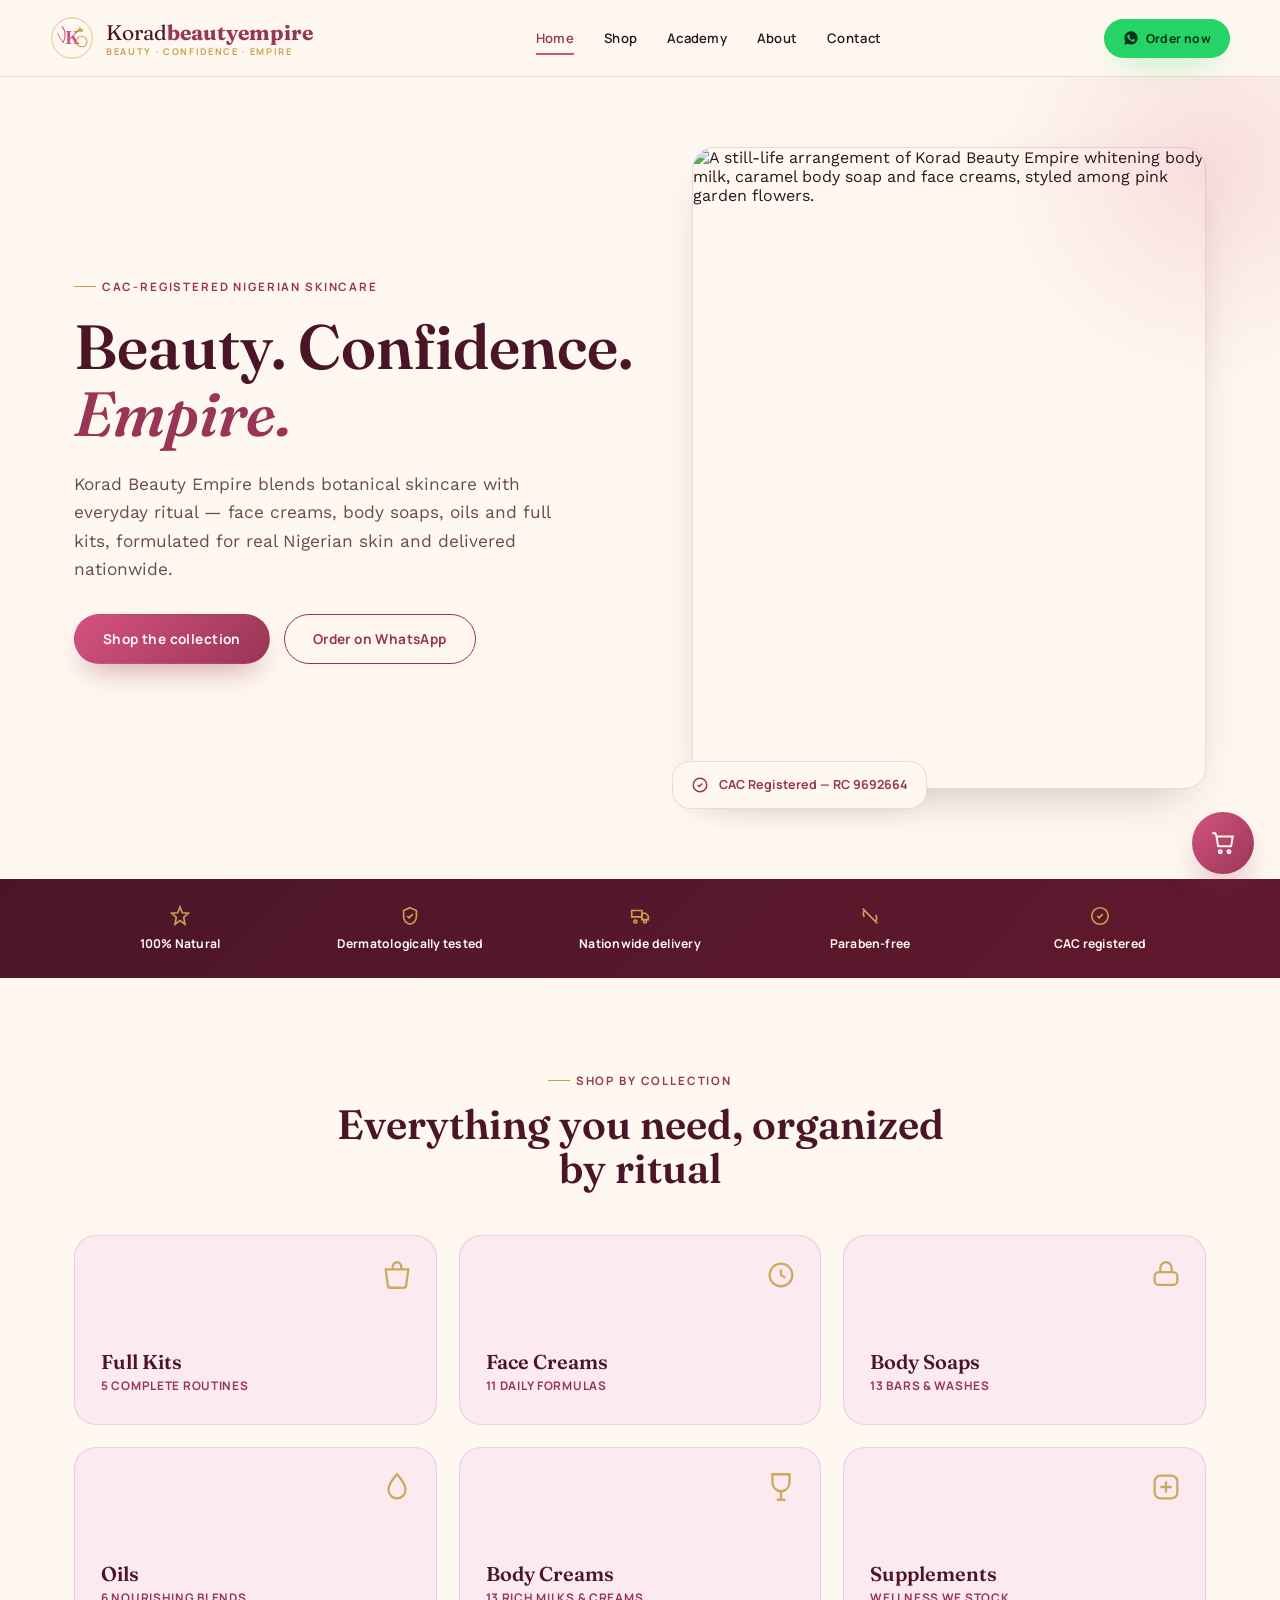
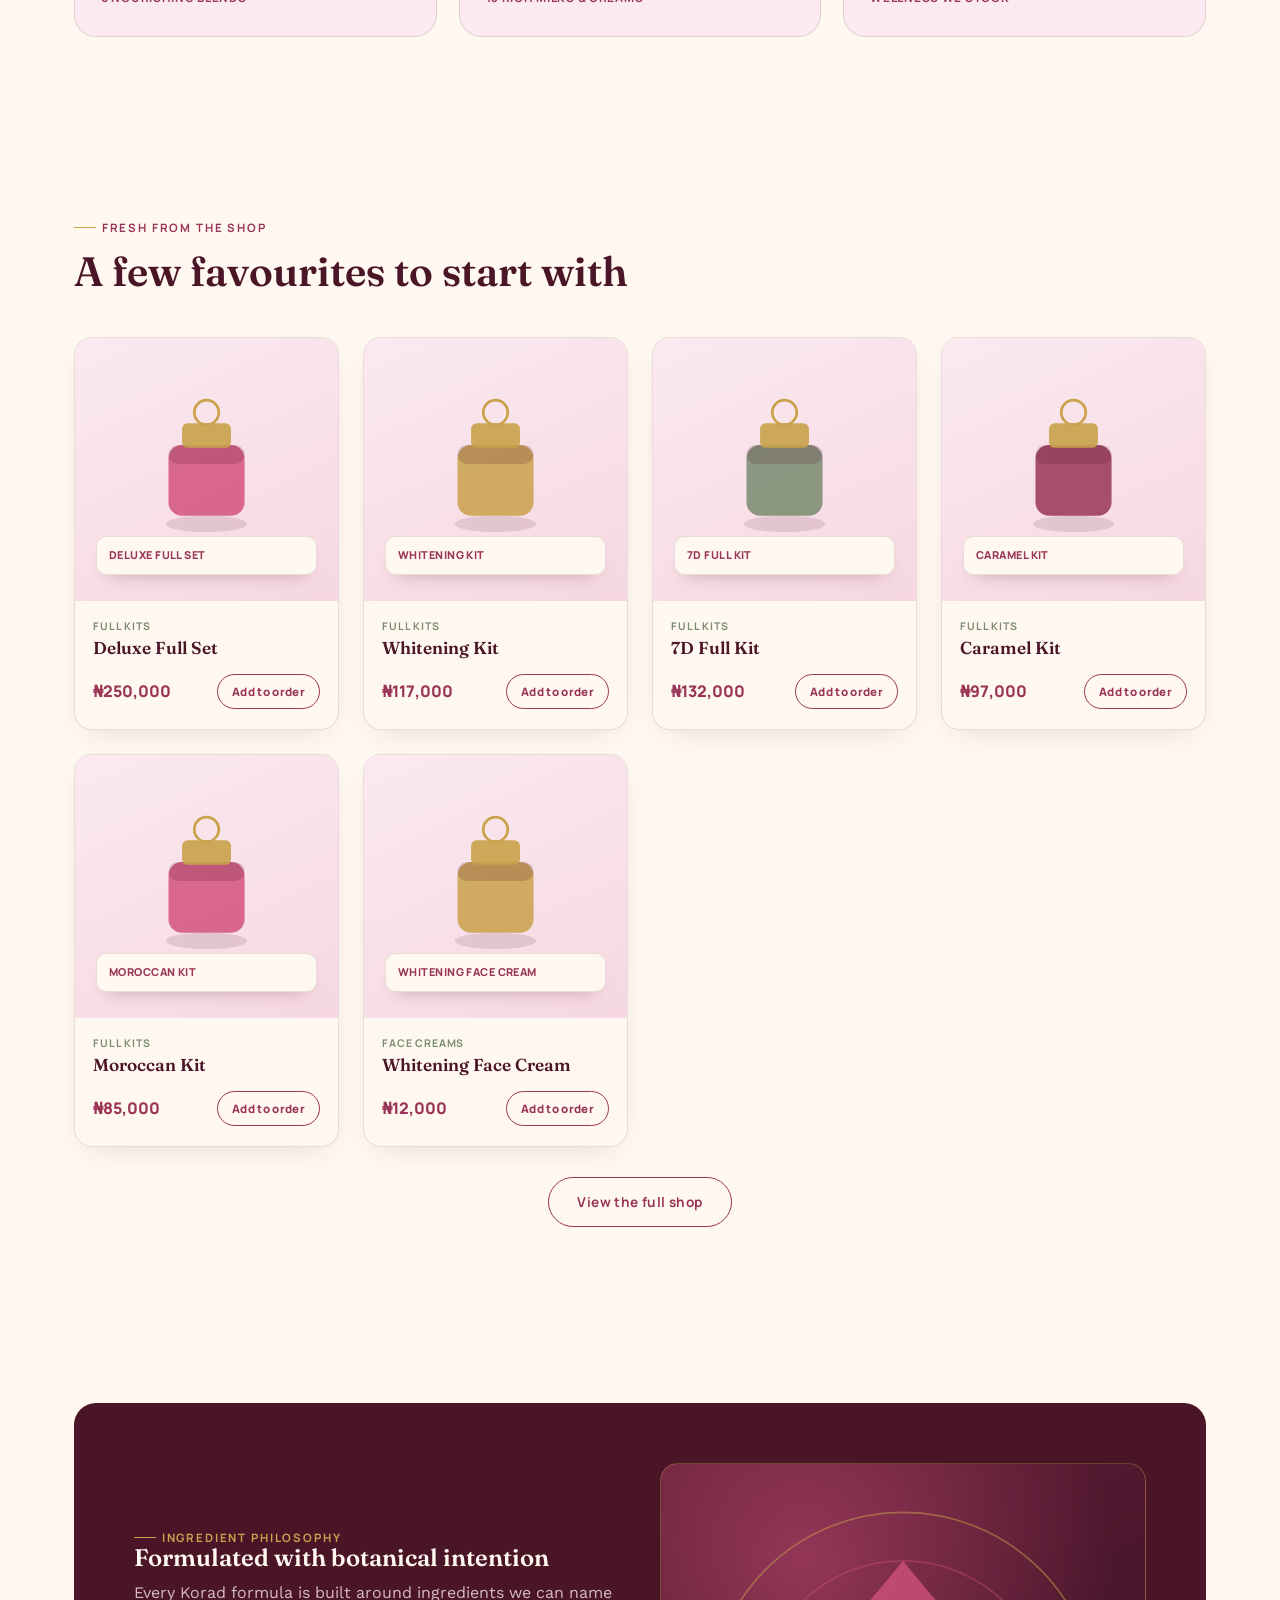
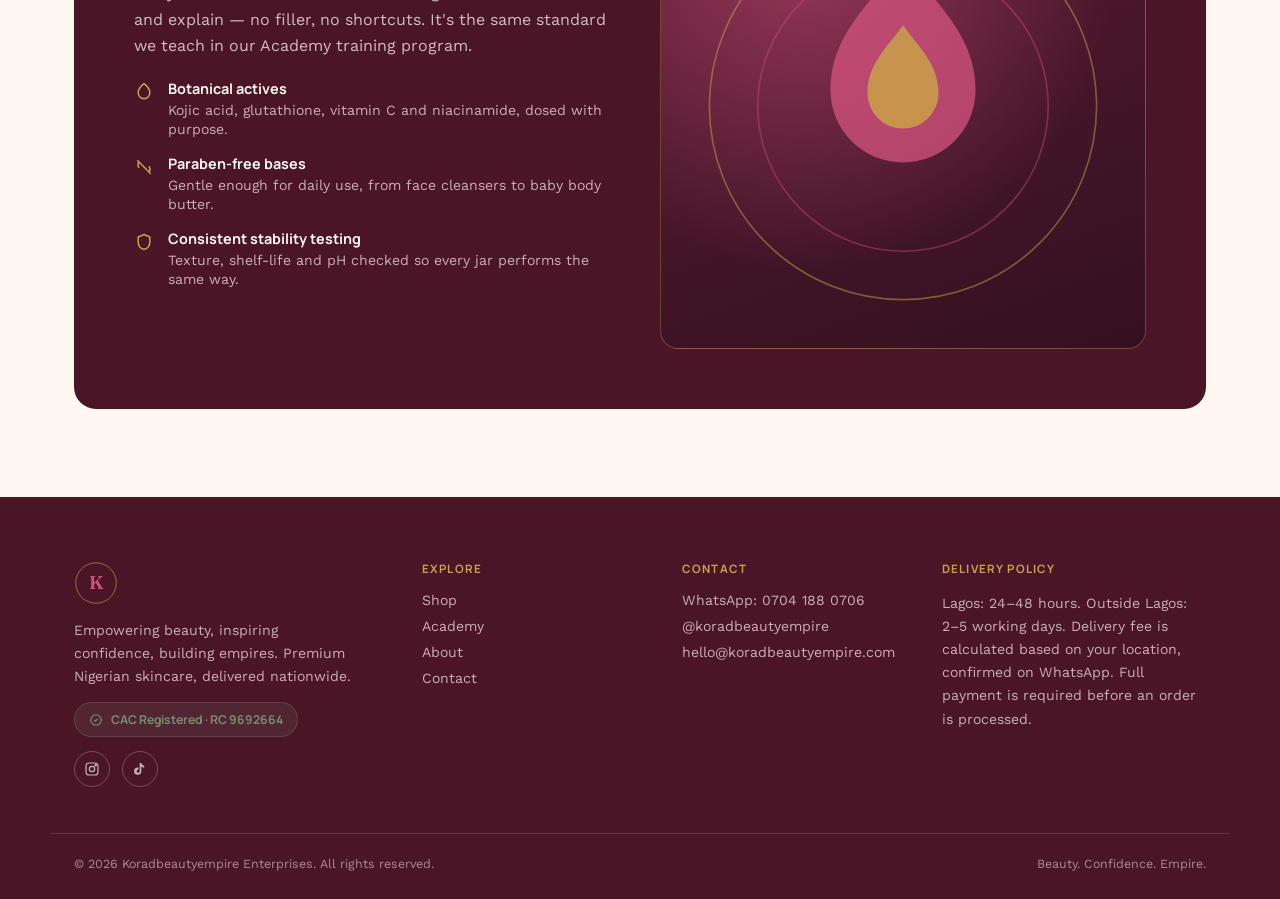
==== index.html @ e1013b86 "Add files via upload" ====
<!DOCTYPE html>
<html lang="en">
<head>
<meta charset="UTF-8">
<meta name="viewport" content="width=device-width, initial-scale=1.0">
<title>Korad Beauty Empire — Beauty. Confidence. Empire.</title>
<meta name="description" content="Premium Nigerian skincare — creams, soaps, oils and full kits. CAC registered. Nationwide delivery. Order on WhatsApp.">
<link rel="preconnect" href="https://fonts.googleapis.com">
<link rel="preconnect" href="https://fonts.gstatic.com" crossorigin>
<link href="https://fonts.googleapis.com/css2?family=Fraunces:ital,opsz,wght@0,9..144,400;0,9..144,500;0,9..144,600;0,9..144,700;1,9..144,500&family=Work+Sans:wght@400;500;600&family=Manrope:wght@600;700;800&display=swap" rel="stylesheet">
<link rel="stylesheet" href="style.css">
</head>
<body>

<header class="site-header">
  <div class="container nav">
    <a href="index.html" class="brand">
      <svg class="crest" viewBox="0 0 100 100" aria-hidden="true">
        <circle cx="50" cy="50" r="46" fill="none" stroke="var(--gold)" stroke-width="1.4"/>
        <path d="M28 24 Q40 40 30 60" stroke="var(--rose)" stroke-width="2.4" fill="none" stroke-linecap="round"/>
        <path d="M30 60 Q22 52 18 40" stroke="var(--rose)" stroke-width="2" fill="none" stroke-linecap="round"/>
        <text x="50" y="63" text-anchor="middle" font-family="Fraunces, serif" font-size="42" font-weight="600" fill="var(--rose)">K</text>
        <path d="M64 32 l4 -8 l4 8 l4 -5 l-2 9 h-12 l-2 -9 z" fill="var(--gold)"/>
        <circle cx="72" cy="58" r="12" fill="none" stroke="var(--gold)" stroke-width="2.4"/>
      </svg>
      <span class="brand-name">Korad<b>beautyempire</b><span>Beauty · Confidence · Empire</span></span>
    </a>

    <nav class="nav-links" id="nav-links">
      <a href="index.html" aria-current="page">Home</a>
      <a href="shop.html">Shop</a>
      <a href="academy.html">Academy</a>
      <a href="about.html">About</a>
      <a href="contact.html">Contact</a>
    </nav>

    <div class="nav-actions">
      <a class="btn btn-whatsapp btn-sm" href="https://wa.me/2347041880706" target="_blank" rel="noopener">
        <svg width="16" height="16" viewBox="0 0 24 24" fill="currentColor" aria-hidden="true"><path d="M12.04 2C6.58 2 2.13 6.45 2.13 11.91c0 1.75.46 3.39 1.26 4.81L2 22l5.44-1.35a9.9 9.9 0 0 0 4.6 1.14h.01c5.46 0 9.9-4.45 9.9-9.91C21.95 6.45 17.5 2 12.04 2Zm5.79 14.16c-.24.68-1.4 1.31-1.93 1.36-.49.05-1.11.07-1.79-.12-.41-.12-.94-.3-1.62-.6-2.85-1.23-4.71-4.1-4.85-4.29-.14-.19-1.16-1.54-1.16-2.93 0-1.4.73-2.08.99-2.37.26-.28.57-.35.76-.35.19 0 .38 0 .55.01.18.01.42-.07.65.5.24.58.81 2 .88 2.14.07.14.12.31.02.5-.1.19-.15.3-.29.47-.15.16-.3.36-.43.49-.14.14-.29.29-.13.57.16.28.71 1.17 1.53 1.9 1.05.93 1.94 1.22 2.22 1.36.28.14.44.12.6-.07.16-.19.68-.79.87-1.06.19-.28.38-.23.63-.14.26.1 1.65.78 1.93.92.28.14.47.21.54.33.07.12.07.68-.17 1.36Z"/></svg>
        Order now
      </a>
      <button class="nav-toggle" aria-label="Toggle menu" aria-expanded="false">
        <svg width="26" height="26" viewBox="0 0 24 24" fill="none" stroke="currentColor" stroke-width="2"><path d="M4 7h16M4 12h16M4 17h16"/></svg>
      </button>
    </div>
  </div>
</header>

<main>

  <section class="hero">
    <div class="container hero-grid">
      <div class="hero-copy">
        <span class="eyebrow">CAC-registered Nigerian skincare</span>
        <h1>Beauty. Confidence. <em>Empire.</em></h1>
        <p class="hero-lede">Korad Beauty Empire blends botanical skincare with everyday ritual — face creams, body soaps, oils and full kits, formulated for real Nigerian skin and delivered nationwide.</p>
        <div class="hero-actions">
          <a class="btn btn-primary" href="shop.html">Shop the collection</a>
          <a class="btn btn-outline" href="https://wa.me/2347041880706" target="_blank" rel="noopener">Order on WhatsApp</a>
        </div>
      </div>

      <div class="hero-visual">
        <div class="hero-frame">
          <img src="images/hero-product-collection.jpg" alt="A still-life arrangement of Korad Beauty Empire whitening body milk, caramel body soap and face creams, styled among pink garden flowers.">
        </div>
        <div class="hero-badge">
          <svg width="18" height="18" viewBox="0 0 24 24" fill="none" stroke="currentColor" stroke-width="2"><path d="M9 12l2 2 4-4M21 12c0 4.97-4.03 9-9 9s-9-4.03-9-9 4.03-9 9-9 9 4.03 9 9z"/></svg>
          CAC Registered — RC 9692664
        </div>
      </div>
    </div>
  </section>

  <div class="trust-bar">
    <div class="container trust-grid">
      <div class="trust-item">
        <svg viewBox="0 0 24 24" fill="none" stroke="currentColor" stroke-width="1.8"><path d="M12 2l2.5 6.5L21 9l-5 4.5L17.5 21 12 17l-5.5 4L8 13.5 3 9l6.5-.5L12 2z"/></svg>
        100% Natural
      </div>
      <div class="trust-item">
        <svg viewBox="0 0 24 24" fill="none" stroke="currentColor" stroke-width="1.8"><path d="M12 3l7 3v6c0 4.5-3 8-7 9-4-1-7-4.5-7-9V6l7-3z"/><path d="M9 12l2 2 4-4"/></svg>
        Dermatologically tested
      </div>
      <div class="trust-item">
        <svg viewBox="0 0 24 24" fill="none" stroke="currentColor" stroke-width="1.8"><path d="M3 13h11V6H3v7z"/><path d="M14 9h4l3 3v4h-7V9z"/><circle cx="7" cy="18" r="1.6"/><circle cx="17.5" cy="18" r="1.6"/></svg>
        Nationwide delivery
      </div>
      <div class="trust-item">
        <svg viewBox="0 0 24 24" fill="none" stroke="currentColor" stroke-width="1.8"><path d="M4 4l16 16M6 6c-1.5 2 -1.5 5 0 7M18 18c1.5-2 1.5-5 0-7"/></svg>
        Paraben-free
      </div>
      <div class="trust-item">
        <svg viewBox="0 0 24 24" fill="none" stroke="currentColor" stroke-width="1.8"><path d="M9 12l2 2 4-4M21 12c0 4.97-4.03 9-9 9s-9-4.03-9-9 4.03-9 9-9 9 4.03 9 9z"/></svg>
        CAC registered
      </div>
    </div>
  </div>

  <section>
    <div class="container">
      <div class="section-head center">
        <span class="eyebrow">Shop by collection</span>
        <h2>Everything you need, organized by ritual</h2>
      </div>
      <div class="collections-grid">
        <a class="collection-card" href="shop.html?category=kits">
          <svg class="cc-icon" viewBox="0 0 24 24" fill="none" stroke="currentColor" stroke-width="1.6"><path d="M4 8h16l-1.5 11a2 2 0 01-2 2h-9a2 2 0 01-2-2L4 8z"/><path d="M9 8V6a3 3 0 016 0v2"/></svg>
          <h3>Full Kits</h3>
          <span>5 complete routines</span>
        </a>
        <a class="collection-card" href="shop.html?category=face-creams">
          <svg class="cc-icon" viewBox="0 0 24 24" fill="none" stroke="currentColor" stroke-width="1.6"><circle cx="12" cy="12" r="8"/><path d="M12 8v4l3 2"/></svg>
          <h3>Face Creams</h3>
          <span>11 daily formulas</span>
        </a>
        <a class="collection-card" href="shop.html?category=soaps">
          <svg class="cc-icon" viewBox="0 0 24 24" fill="none" stroke="currentColor" stroke-width="1.6"><rect x="4" y="10" width="16" height="9" rx="3"/><path d="M8 10V7a4 4 0 018 0v3"/></svg>
          <h3>Body Soaps</h3>
          <span>13 bars & washes</span>
        </a>
        <a class="collection-card" href="shop.html?category=oils">
          <svg class="cc-icon" viewBox="0 0 24 24" fill="none" stroke="currentColor" stroke-width="1.6"><path d="M12 3s6 6.5 6 11a6 6 0 01-12 0c0-4.5 6-11 6-11z"/></svg>
          <h3>Oils</h3>
          <span>6 nourishing blends</span>
        </a>
        <a class="collection-card" href="shop.html?category=body-creams">
          <svg class="cc-icon" viewBox="0 0 24 24" fill="none" stroke="currentColor" stroke-width="1.6"><path d="M6 3h12v6a6 6 0 01-12 0V3z"/><path d="M9 21h6M12 15v6"/></svg>
          <h3>Body Creams</h3>
          <span>13 rich milks & creams</span>
        </a>
        <a class="collection-card" href="shop.html?category=supplements">
          <svg class="cc-icon" viewBox="0 0 24 24" fill="none" stroke="currentColor" stroke-width="1.6"><rect x="4" y="4" width="16" height="16" rx="4"/><path d="M8 12h8M12 8v8"/></svg>
          <h3>Supplements</h3>
          <span>Wellness we stock</span>
        </a>
      </div>
    </div>
  </section>

  <section>
    <div class="container">
      <div class="section-head">
        <span class="eyebrow">Fresh from the shop</span>
        <h2>A few favourites to start with</h2>
      </div>
      <div id="featured-grid" class="product-grid"></div>
      <div class="mt-30 center">
        <a class="btn btn-outline" href="shop.html">View the full shop</a>
      </div>
    </div>
  </section>

  <section>
    <div class="container">
      <div class="spotlight">
        <div>
          <span class="eyebrow" style="color:var(--gold)">Ingredient philosophy</span>
          <h2>Formulated with botanical intention</h2>
          <p>Every Korad formula is built around ingredients we can name and explain — no filler, no shortcuts. It's the same standard we teach in our Academy training program.</p>
          <div class="spotlight-list">
            <div class="spotlight-item">
              <svg viewBox="0 0 24 24" fill="none" stroke="currentColor" stroke-width="1.8"><path d="M12 2c-4 3-7 6-7 11a7 7 0 0014 0c0-5-3-8-7-11z"/></svg>
              <div><strong>Botanical actives</strong><span>Kojic acid, glutathione, vitamin C and niacinamide, dosed with purpose.</span></div>
            </div>
            <div class="spotlight-item">
              <svg viewBox="0 0 24 24" fill="none" stroke="currentColor" stroke-width="1.8"><path d="M4 4l16 16M6 6c-1.5 2-1.5 5 0 7M18 18c1.5-2 1.5-5 0-7"/></svg>
              <div><strong>Paraben-free bases</strong><span>Gentle enough for daily use, from face cleansers to baby body butter.</span></div>
            </div>
            <div class="spotlight-item">
              <svg viewBox="0 0 24 24" fill="none" stroke="currentColor" stroke-width="1.8"><path d="M12 3l7 3v6c0 4.5-3 8-7 9-4-1-7-4.5-7-9V6l7-3z"/></svg>
              <div><strong>Consistent stability testing</strong><span>Texture, shelf-life and pH checked so every jar performs the same way.</span></div>
            </div>
          </div>
        </div>
        <div class="spotlight-visual">
          <svg viewBox="0 0 300 300" xmlns="http://www.w3.org/2000/svg" aria-hidden="true">
            <circle cx="150" cy="150" r="120" fill="none" stroke="var(--gold)" stroke-width="1" opacity="0.5"/>
            <circle cx="150" cy="150" r="90" fill="none" stroke="var(--rose)" stroke-width="1" opacity="0.4"/>
            <path d="M150 60c-20 26-45 46-45 80a45 45 0 0090 0c0-34-25-54-45-80z" fill="var(--rose)" opacity="0.75"/>
            <path d="M150 100c-10 14-22 24-22 42a22 22 0 0044 0c0-18-12-28-22-42z" fill="var(--gold)" opacity="0.85"/>
          </svg>
        </div>
      </div>
    </div>
  </section>

</main>

<footer class="site-footer">
  <div class="container footer-grid">
    <div class="footer-brand">
      <div class="brand" style="margin-bottom:14px;">
        <svg class="crest" viewBox="0 0 100 100" aria-hidden="true">
          <circle cx="50" cy="50" r="46" fill="none" stroke="var(--gold)" stroke-width="1.4"/>
          <text x="50" y="63" text-anchor="middle" font-family="Fraunces, serif" font-size="42" font-weight="600" fill="var(--rose)">K</text>
        </svg>
      </div>
      <p>Empowering beauty, inspiring confidence, building empires. Premium Nigerian skincare, delivered nationwide.</p>
      <div class="cac-badge">
        <svg width="14" height="14" viewBox="0 0 24 24" fill="none" stroke="currentColor" stroke-width="2"><path d="M9 12l2 2 4-4"/><circle cx="12" cy="12" r="9"/></svg>
        CAC Registered · RC 9692664
      </div>
      <div class="footer-social">
        <a href="https://instagram.com/koradbeautyempire" target="_blank" rel="noopener" aria-label="Instagram">
          <svg viewBox="0 0 24 24" fill="none" stroke="currentColor" stroke-width="1.8"><rect x="3" y="3" width="18" height="18" rx="5"/><circle cx="12" cy="12" r="4"/><circle cx="17.5" cy="6.5" r="1"/></svg>
        </a>
        <a href="https://tiktok.com/@koradbeautyempire" target="_blank" rel="noopener" aria-label="TikTok">
          <svg viewBox="0 0 24 24" fill="currentColor"><path d="M14 3c.4 2.2 2 3.7 4.2 4v3c-1.5 0-2.9-.4-4.2-1.2v6.4a5.4 5.4 0 11-5.4-5.4c.3 0 .6 0 .9.1v3.1a2.3 2.3 0 102 2.3V3h2.5z"/></svg>
        </a>
      </div>
    </div>

    <div>
      <h5>Explore</h5>
      <div class="footer-links">
        <a href="shop.html">Shop</a>
        <a href="academy.html">Academy</a>
        <a href="about.html">About</a>
        <a href="contact.html">Contact</a>
      </div>
    </div>

    <div>
      <h5>Contact</h5>
      <div class="footer-links">
        <a href="https://wa.me/2347041880706" target="_blank" rel="noopener">WhatsApp: 0704 188 0706</a>
        <a href="https://instagram.com/koradbeautyempire" target="_blank" rel="noopener">@koradbeautyempire</a>
        <a href="mailto:hello@koradbeautyempire.com">hello@koradbeautyempire.com</a>
      </div>
    </div>

    <div>
      <h5>Delivery policy</h5>
      <p style="margin-bottom:8px;">Lagos: 24–48 hours. Outside Lagos: 2–5 working days. Delivery fee is calculated based on your location, confirmed on WhatsApp. Full payment is required before an order is processed.</p>
    </div>
  </div>

  <div class="container footer-bottom">
    <span>© 2026 Koradbeautyempire Enterprises. All rights reserved.</span>
    <span>Beauty. Confidence. Empire.</span>
  </div>
</footer>

<button class="basket-fab" aria-label="View your order basket">
  <svg viewBox="0 0 24 24" fill="none" stroke="currentColor" stroke-width="1.8"><path d="M6 6h15l-1.5 9h-12L6 6zM6 6L5 3H2"/><circle cx="9.5" cy="20" r="1.4"/><circle cx="17.5" cy="20" r="1.4"/></svg>
  <span class="basket-count" style="display:none;">0</span>
</button>

<div class="basket-panel">
  <div class="basket-head">
    <h4>Your order</h4>
    <button class="basket-close" aria-label="Close basket">
      <svg width="20" height="20" viewBox="0 0 24 24" fill="none" stroke="currentColor" stroke-width="2"><path d="M18 6L6 18M6 6l12 12"/></svg>
    </button>
  </div>
  <div class="basket-items"></div>
  <div class="basket-foot">
    <div class="basket-total"><span>Estimated total</span><span class="basket-total-value">₦0</span></div>
    <div class="basket-policy">Full payment is required before your order is processed. Delivery fee is confirmed on WhatsApp based on your location.</div>
    <button class="btn btn-whatsapp btn-block basket-checkout">Checkout on WhatsApp</button>
  </div>
</div>

<script src="products.js"></script>
<script src="script.js"></script>
</body>
</html>
---- style.css ----
/* ==========================================================================
   KORAD BEAUTY EMPIRE — STYLE SYSTEM
   ========================================================================== */

:root {
  --blush: #FBEAF0;
  --rose: #D4537E;
  --rose-dark: #993556;
  --gold: #C9A24B;
  --plum: #4B1528;
  --sage: #7A8B6F;
  --cream: #FFF8F0;

  --ink: #2B1620;
  --ink-soft: #6b4a55;
  --line: rgba(75, 21, 40, 0.12);
  --shadow: 0 20px 50px -25px rgba(75, 21, 40, 0.35);
  --shadow-soft: 0 10px 30px -18px rgba(75, 21, 40, 0.25);

  --font-display: "Fraunces", serif;
  --font-body: "Work Sans", sans-serif;
  --font-label: "Manrope", sans-serif;

  --radius: 22px;
  --radius-sm: 12px;
  --container: 1180px;
}

* { box-sizing: border-box; }
html { scroll-behavior: smooth; }

@media (prefers-reduced-motion: reduce) {
  html { scroll-behavior: auto; }
  *, *::before, *::after {
    animation-duration: 0.001ms !important;
    animation-iteration-count: 1 !important;
    transition-duration: 0.001ms !important;
    scroll-behavior: auto !important;
  }
}

body {
  margin: 0;
  font-family: var(--font-body);
  color: var(--ink);
  background: var(--cream);
  -webkit-font-smoothing: antialiased;
  overflow-x: hidden;
}

img { max-width: 100%; display: block; }

a { color: inherit; text-decoration: none; }

h1, h2, h3, h4 {
  font-family: var(--font-display);
  color: var(--plum);
  margin: 0 0 0.4em;
  font-weight: 600;
  line-height: 1.08;
}

p { line-height: 1.65; color: var(--ink-soft); margin: 0 0 1em; }

.eyebrow {
  font-family: var(--font-label);
  text-transform: uppercase;
  letter-spacing: 0.16em;
  font-size: 0.72rem;
  font-weight: 700;
  color: var(--rose-dark);
  display: inline-flex;
  align-items: center;
  gap: 0.5em;
}

.eyebrow::before {
  content: "";
  width: 22px;
  height: 1px;
  background: var(--gold);
  display: inline-block;
}

.container {
  max-width: var(--container);
  margin: 0 auto;
  padding: 0 24px;
}

section { padding: 88px 0; }
@media (max-width: 700px) { section { padding: 56px 0; } }

/* Focus states — accessible everywhere */
a:focus-visible,
button:focus-visible,
input:focus-visible,
textarea:focus-visible,
select:focus-visible {
  outline: 2.5px solid var(--rose-dark);
  outline-offset: 3px;
  border-radius: 6px;
}

/* ---------------- Buttons ---------------- */
.btn {
  display: inline-flex;
  align-items: center;
  gap: 0.55em;
  font-family: var(--font-label);
  font-weight: 700;
  font-size: 0.85rem;
  letter-spacing: 0.03em;
  padding: 15px 28px;
  border-radius: 999px;
  border: 1px solid transparent;
  cursor: pointer;
  transition: transform 0.18s ease, box-shadow 0.18s ease, background 0.18s ease;
  white-space: nowrap;
}
.btn:active { transform: scale(0.97); }

.btn-primary {
  background: linear-gradient(135deg, var(--rose), var(--rose-dark));
  color: var(--cream);
  box-shadow: 0 14px 30px -12px rgba(153, 53, 86, 0.55);
}
.btn-primary:hover { box-shadow: 0 18px 36px -12px rgba(153, 53, 86, 0.65); transform: translateY(-2px); }

.btn-gold {
  background: linear-gradient(135deg, var(--gold), #a5793a);
  color: var(--cream);
  box-shadow: 0 14px 30px -14px rgba(201, 162, 75, 0.6);
}
.btn-gold:hover { transform: translateY(-2px); }

.btn-outline {
  background: transparent;
  border-color: var(--rose-dark);
  color: var(--rose-dark);
}
.btn-outline:hover { background: var(--rose-dark); color: var(--cream); }

.btn-whatsapp {
  background: #25D366;
  color: #06301a;
  box-shadow: 0 14px 30px -14px rgba(37, 211, 102, 0.6);
}
.btn-whatsapp:hover { transform: translateY(-2px); }

.btn-sm { padding: 10px 18px; font-size: 0.76rem; }
.btn-block { width: 100%; justify-content: center; }

/* ---------------- Header / Nav ---------------- */
.site-header {
  position: sticky;
  top: 0;
  z-index: 40;
  background: rgba(255, 248, 240, 0.9);
  backdrop-filter: blur(10px);
  border-bottom: 1px solid var(--line);
}

.nav {
  display: flex;
  align-items: center;
  justify-content: space-between;
  padding: 16px 0;
  gap: 20px;
}

.brand {
  display: flex;
  align-items: center;
  gap: 12px;
  font-family: var(--font-display);
  font-size: 1.32rem;
  color: var(--plum);
}

.brand-name b { color: var(--rose-dark); }
.brand-name span { display: block; font-family: var(--font-label); font-size: 0.58rem; letter-spacing: 0.18em; text-transform: uppercase; color: var(--gold); font-weight: 700; }

.nav-links {
  display: flex;
  align-items: center;
  gap: 30px;
  font-family: var(--font-label);
  font-size: 0.82rem;
  font-weight: 600;
  letter-spacing: 0.02em;
}

.nav-links a {
  position: relative;
  padding: 6px 0;
  color: var(--ink);
}
.nav-links a::after {
  content: "";
  position: absolute;
  left: 0; right: 0; bottom: -2px;
  height: 2px;
  background: var(--rose);
  transform: scaleX(0);
  transform-origin: left;
  transition: transform 0.25s ease;
}
.nav-links a:hover::after,
.nav-links a[aria-current="page"]::after { transform: scaleX(1); }
.nav-links a[aria-current="page"] { color: var(--rose-dark); }

.nav-actions { display: flex; align-items: center; gap: 14px; }

.nav-toggle {
  display: none;
  background: none;
  border: none;
  cursor: pointer;
  color: var(--plum);
  padding: 6px;
}

@media (max-width: 880px) {
  .nav-toggle { display: block; }
  .nav-links {
    position: fixed;
    inset: 68px 0 0 0;
    background: var(--cream);
    flex-direction: column;
    align-items: flex-start;
    padding: 30px 24px;
    gap: 22px;
    font-size: 1.05rem;
    transform: translateX(100%);
    transition: transform 0.3s ease;
    z-index: 30;
  }
  .nav-links.open { transform: translateX(0); }
}

/* ---------------- Crest / Logo mark (SVG-based, recreated in spirit) --- */
.crest {
  width: 44px;
  height: 44px;
  flex-shrink: 0;
}

/* ---------------- Hero ---------------- */
.hero {
  position: relative;
  padding: 70px 0 90px;
  overflow: hidden;
}

.hero::before {
  content: "";
  position: absolute;
  top: -140px; right: -160px;
  width: 460px; height: 460px;
  border-radius: 50%;
  background: radial-gradient(circle, rgba(212,83,126,0.16), transparent 70%);
  z-index: 0;
}

.hero-grid {
  position: relative;
  z-index: 1;
  display: grid;
  grid-template-columns: 1.05fr 0.95fr;
  gap: 50px;
  align-items: center;
}

@media (max-width: 900px) {
  .hero-grid { grid-template-columns: 1fr; }
  .hero-visual { order: -1; }
}

.hero h1 {
  font-size: clamp(2.5rem, 5vw, 3.9rem);
  margin: 0.3em 0 0.35em;
}
.hero h1 em {
  font-style: italic;
  color: var(--rose-dark);
}

.hero-lede { font-size: 1.08rem; max-width: 46ch; }

.hero-actions { display: flex; gap: 14px; flex-wrap: wrap; margin-top: 30px; }

.hero-visual {
  position: relative;
  animation: floatIn 1s cubic-bezier(.2,.7,.2,1) both;
}
@keyframes floatIn {
  from { opacity: 0; transform: translateY(26px) scale(0.98); }
  to { opacity: 1; transform: translateY(0) scale(1); }
}

.hero-frame {
  position: relative;
  border-radius: var(--radius);
  overflow: hidden;
  box-shadow: var(--shadow);
  border: 1px solid var(--line);
}
.hero-frame img { width: 100%; height: 100%; object-fit: cover; aspect-ratio: 4/5; }

.hero-badge {
  position: absolute;
  bottom: -20px;
  left: -20px;
  background: var(--cream);
  border: 1px solid var(--line);
  border-radius: 18px;
  padding: 14px 18px;
  box-shadow: var(--shadow-soft);
  display: flex;
  align-items: center;
  gap: 10px;
  font-family: var(--font-label);
  font-size: 0.78rem;
  font-weight: 700;
  color: var(--rose-dark);
}
@media (max-width: 500px) { .hero-badge { left: 12px; bottom: -16px; padding: 10px 14px; } }

/* ---------------- Trust bar ---------------- */
.trust-bar {
  background: linear-gradient(135deg, var(--plum), #61192f);
  color: var(--cream);
  padding: 26px 0;
}
.trust-grid {
  display: grid;
  grid-template-columns: repeat(5, 1fr);
  gap: 18px;
  text-align: center;
}
@media (max-width: 900px) { .trust-grid { grid-template-columns: repeat(2, 1fr); } }
.trust-item {
  font-family: var(--font-label);
  font-size: 0.76rem;
  font-weight: 700;
  letter-spacing: 0.02em;
  display: flex;
  flex-direction: column;
  align-items: center;
  gap: 8px;
}
.trust-item svg { width: 22px; height: 22px; color: var(--gold); }

/* ---------------- Section headers ---------------- */
.section-head { max-width: 640px; margin: 0 0 44px; }
.section-head.center { margin-left: auto; margin-right: auto; text-align: center; }
.section-head h2 { font-size: clamp(1.9rem, 3.2vw, 2.6rem); margin-top: 0.35em; }

/* ---------------- Collections grid (home) ---------------- */
.collections-grid {
  display: grid;
  grid-template-columns: repeat(3, 1fr);
  gap: 22px;
}
@media (max-width: 900px) { .collections-grid { grid-template-columns: repeat(2, 1fr); } }
@media (max-width: 560px) { .collections-grid { grid-template-columns: 1fr; } }

.collection-card {
  position: relative;
  border-radius: var(--radius);
  padding: 30px 26px;
  background: var(--blush);
  border: 1px solid var(--line);
  min-height: 190px;
  display: flex;
  flex-direction: column;
  justify-content: flex-end;
  overflow: hidden;
  transition: transform 0.25s ease, box-shadow 0.25s ease;
}
.collection-card:hover { transform: translateY(-5px); box-shadow: var(--shadow-soft); }
.collection-card .cc-icon {
  position: absolute;
  top: 22px; right: 22px;
  width: 34px; height: 34px;
  color: var(--gold);
  opacity: 0.9;
}
.collection-card h3 { font-size: 1.25rem; margin-bottom: 0.2em; }
.collection-card span {
  font-family: var(--font-label);
  font-size: 0.74rem;
  font-weight: 700;
  color: var(--rose-dark);
  text-transform: uppercase;
  letter-spacing: 0.06em;
}

/* ---------------- Ingredient spotlight ---------------- */
.spotlight {
  background: var(--plum);
  color: var(--blush);
  border-radius: var(--radius);
  padding: 60px;
  display: grid;
  grid-template-columns: 1fr 1fr;
  gap: 40px;
  align-items: center;
}
@media (max-width: 800px) { .spotlight { grid-template-columns: 1fr; padding: 40px 26px; } }
.spotlight h2 { color: var(--cream); }
.spotlight p { color: rgba(251, 234, 240, 0.78); }
.spotlight-list { display: grid; gap: 16px; margin-top: 20px; }
.spotlight-item { display: flex; gap: 14px; align-items: flex-start; }
.spotlight-item svg { width: 20px; height: 20px; flex-shrink: 0; margin-top: 3px; color: var(--gold); }
.spotlight-item strong { color: var(--cream); display: block; margin-bottom: 2px; font-family: var(--font-label); font-size: 0.9rem; }
.spotlight-item span { color: rgba(251, 234, 240, 0.72); font-size: 0.88rem; }

.spotlight-visual {
  aspect-ratio: 1/1;
  border-radius: 18px;
  background: radial-gradient(circle at 30% 20%, rgba(212,83,126,0.5), transparent 60%), linear-gradient(160deg, #5c1c34, #331020);
  border: 1px solid rgba(201,162,75,0.35);
  position: relative;
  overflow: hidden;
}
.spotlight-visual svg { width: 100%; height: 100%; }

/* ---------------- Product cards (shop) ---------------- */
.filter-bar {
  display: flex;
  flex-wrap: wrap;
  gap: 10px;
  margin-bottom: 36px;
}
.filter-chip {
  font-family: var(--font-label);
  font-size: 0.76rem;
  font-weight: 700;
  letter-spacing: 0.02em;
  padding: 10px 18px;
  border-radius: 999px;
  border: 1px solid var(--line);
  background: var(--cream);
  color: var(--ink-soft);
  cursor: pointer;
  transition: all 0.2s ease;
}
.filter-chip:hover { border-color: var(--rose); color: var(--rose-dark); }
.filter-chip.active {
  background: var(--rose-dark);
  border-color: var(--rose-dark);
  color: var(--cream);
}

.product-grid {
  display: grid;
  grid-template-columns: repeat(auto-fill, minmax(240px, 1fr));
  gap: 24px;
}

.product-card {
  border-radius: 18px;
  background: var(--cream);
  border: 1px solid var(--line);
  overflow: hidden;
  display: flex;
  flex-direction: column;
  box-shadow: var(--shadow-soft);
  perspective: 1200px;
}

.pc-visual {
  aspect-ratio: 1/1;
  position: relative;
  background: linear-gradient(155deg, var(--blush), #f6d7e2);
  overflow: hidden;
}

.pc-jar {
  position: absolute;
  inset: 0;
  display: flex;
  align-items: center;
  justify-content: center;
}
.pc-jar svg { width: 62%; height: 62%; }

/* label-peel interaction: front label peels up on hover/focus/tap to reveal ingredients+benefits */
.pc-label {
  position: absolute;
  left: 8%; right: 8%; bottom: 10%;
  background: var(--cream);
  border: 1px solid var(--line);
  border-radius: 10px;
  padding: 10px 12px 12px;
  box-shadow: 0 10px 18px -12px rgba(75,21,40,0.35);
  transform-origin: bottom center;
  transition: transform 0.4s cubic-bezier(.2,.8,.3,1);
  cursor: pointer;
}
.pc-label-title {
  font-family: var(--font-label);
  font-weight: 800;
  font-size: 0.68rem;
  letter-spacing: 0.04em;
  color: var(--rose-dark);
  text-transform: uppercase;
}
.pc-reveal {
  position: absolute;
  inset: 8%;
  background: var(--plum);
  color: var(--blush);
  border-radius: 12px;
  padding: 16px;
  font-size: 0.78rem;
  opacity: 0;
  transform: translateY(6px);
  transition: opacity 0.3s ease, transform 0.3s ease;
  display: flex;
  flex-direction: column;
  justify-content: center;
  gap: 6px;
  pointer-events: none;
}
.pc-reveal strong { color: var(--gold); font-family: var(--font-label); font-size: 0.68rem; letter-spacing: 0.06em; text-transform: uppercase; }

.product-card:hover .pc-label,
.product-card:focus-within .pc-label,
.product-card.peeled .pc-label {
  transform: translateY(-58%) rotate(-3deg);
}
.product-card:hover .pc-reveal,
.product-card:focus-within .pc-reveal,
.product-card.peeled .pc-reveal {
  opacity: 1;
  transform: translateY(0);
}

@media (prefers-reduced-motion: reduce) {
  .pc-label { transition: none; }
  .pc-reveal { transition: none; }
}

.pc-body { padding: 18px 18px 20px; display: flex; flex-direction: column; gap: 6px; flex: 1; }
.pc-cat { font-family: var(--font-label); font-size: 0.66rem; letter-spacing: 0.08em; text-transform: uppercase; color: var(--sage); font-weight: 700; }
.pc-name { font-family: var(--font-display); font-size: 1.08rem; color: var(--plum); margin: 0; }
.pc-size { font-size: 0.78rem; color: var(--ink-soft); margin: 0; }
.pc-foot { margin-top: auto; display: flex; align-items: center; justify-content: space-between; gap: 10px; padding-top: 10px; }
.pc-price { font-family: var(--font-label); font-weight: 800; color: var(--rose-dark); font-size: 1rem; }
.pc-price.contact { font-size: 0.76rem; color: var(--ink-soft); font-weight: 700; }

.pc-add {
  font-family: var(--font-label);
  font-size: 0.72rem;
  font-weight: 800;
  letter-spacing: 0.03em;
  padding: 9px 14px;
  border-radius: 999px;
  border: 1px solid var(--rose-dark);
  background: transparent;
  color: var(--rose-dark);
  cursor: pointer;
  transition: all 0.2s ease;
  white-space: nowrap;
}
.pc-add:hover { background: var(--rose-dark); color: var(--cream); }
.pc-add.added { background: var(--sage); border-color: var(--sage); color: var(--cream); }

.pc-disclaimer {
  font-size: 0.68rem;
  color: var(--ink-soft);
  border-top: 1px dashed var(--line);
  padding-top: 8px;
  margin-top: 4px;
  line-height: 1.4;
}

.pc-brand {
  font-family: var(--font-label);
  font-size: 0.7rem;
  font-weight: 700;
  color: var(--gold);
}

.empty-state {
  text-align: center;
  padding: 60px 20px;
  color: var(--ink-soft);
  font-family: var(--font-label);
}

/* ---------------- Delivery / policy notes ---------------- */
.policy-box {
  background: var(--blush);
  border: 1px solid rgba(212,83,126,0.3);
  border-radius: var(--radius-sm);
  padding: 22px 24px;
  display: grid;
  gap: 10px;
}
.policy-box h4 { font-size: 1rem; margin: 0 0 4px; }
.policy-box ul { margin: 0; padding-left: 20px; color: var(--ink-soft); font-size: 0.9rem; line-height: 1.7; }
.policy-note {
  font-size: 0.82rem;
  color: var(--ink-soft);
  background: var(--blush);
  border-radius: 10px;
  padding: 10px 14px;
  display: flex;
  gap: 8px;
  align-items: flex-start;
}
.policy-note svg { width: 16px; height: 16px; flex-shrink: 0; margin-top: 2px; color: var(--rose-dark); }

/* ---------------- CAC badge ---------------- */
.cac-badge {
  display: inline-flex;
  align-items: center;
  gap: 8px;
  font-family: var(--font-label);
  font-size: 0.76rem;
  font-weight: 700;
  color: var(--sage);
  background: rgba(122,139,111,0.14);
  border: 1px solid rgba(122,139,111,0.3);
  padding: 8px 14px;
  border-radius: 999px;
}

/* ---------------- Footer ---------------- */
.site-footer {
  background: var(--plum);
  color: rgba(251, 234, 240, 0.82);
  padding: 64px 0 28px;
}
.footer-grid {
  display: grid;
  grid-template-columns: 1.4fr 1fr 1fr 1.2fr;
  gap: 40px;
}
@media (max-width: 800px) { .footer-grid { grid-template-columns: 1fr 1fr; } }
@media (max-width: 500px) { .footer-grid { grid-template-columns: 1fr; } }

.footer-grid h5 {
  font-family: var(--font-label);
  color: var(--gold);
  text-transform: uppercase;
  font-size: 0.72rem;
  letter-spacing: 0.1em;
  margin: 0 0 16px;
}
.footer-grid a, .footer-grid p { font-size: 0.88rem; color: rgba(251,234,240,0.72); }
.footer-links { display: grid; gap: 10px; }
.footer-links a:hover { color: var(--gold); }

.footer-brand p { max-width: 32ch; }
.footer-social { display: flex; gap: 12px; margin-top: 14px; }
.footer-social a {
  width: 36px; height: 36px;
  border-radius: 50%;
  display: flex; align-items: center; justify-content: center;
  border: 1px solid rgba(251,234,240,0.25);
  transition: all 0.2s ease;
}
.footer-social a:hover { background: var(--gold); border-color: var(--gold); color: var(--plum); }
.footer-social svg { width: 16px; height: 16px; }

.footer-bottom {
  margin-top: 46px;
  padding-top: 22px;
  border-top: 1px solid rgba(251,234,240,0.14);
  display: flex;
  flex-wrap: wrap;
  gap: 14px;
  justify-content: space-between;
  font-size: 0.78rem;
  color: rgba(251,234,240,0.55);
}

/* ---------------- Floating basket ---------------- */
.basket-fab {
  position: fixed;
  bottom: 26px;
  right: 26px;
  z-index: 50;
  width: 62px;
  height: 62px;
  border-radius: 50%;
  background: linear-gradient(135deg, var(--rose), var(--rose-dark));
  color: var(--cream);
  border: none;
  cursor: pointer;
  box-shadow: 0 16px 34px -14px rgba(153,53,86,0.65);
  display: flex;
  align-items: center;
  justify-content: center;
  transition: transform 0.2s ease;
}
.basket-fab:hover { transform: translateY(-3px) scale(1.03); }
.basket-fab svg { width: 26px; height: 26px; }
.basket-count {
  position: absolute;
  top: -4px; right: -4px;
  background: var(--gold);
  color: var(--plum);
  font-family: var(--font-label);
  font-size: 0.7rem;
  font-weight: 800;
  min-width: 20px;
  height: 20px;
  border-radius: 999px;
  display: flex;
  align-items: center;
  justify-content: center;
  padding: 0 4px;
  border: 2px solid var(--cream);
}

.basket-panel {
  position: fixed;
  bottom: 100px;
  right: 26px;
  z-index: 50;
  width: min(370px, calc(100vw - 40px));
  max-height: min(560px, calc(100vh - 150px));
  background: var(--cream);
  border-radius: 20px;
  border: 1px solid var(--line);
  box-shadow: var(--shadow);
  display: flex;
  flex-direction: column;
  transform: translateY(14px) scale(0.98);
  opacity: 0;
  pointer-events: none;
  transition: transform 0.22s ease, opacity 0.22s ease;
}
.basket-panel.open { transform: translateY(0) scale(1); opacity: 1; pointer-events: auto; }

.basket-head {
  display: flex; align-items: center; justify-content: space-between;
  padding: 18px 20px 12px;
  border-bottom: 1px solid var(--line);
}
.basket-head h4 { margin: 0; font-size: 1.1rem; }
.basket-close { background: none; border: none; cursor: pointer; color: var(--ink-soft); padding: 4px; }

.basket-items {
  padding: 8px 20px;
  overflow-y: auto;
  flex: 1;
  display: grid;
  gap: 4px;
}
.basket-item {
  display: flex; align-items: center; justify-content: space-between;
  gap: 10px;
  padding: 12px 0;
  border-bottom: 1px dashed var(--line);
}
.basket-item-name { font-size: 0.86rem; font-weight: 600; color: var(--plum); }
.basket-item-cat { font-size: 0.7rem; color: var(--ink-soft); }
.basket-item-price { font-size: 0.82rem; font-weight: 700; color: var(--rose-dark); white-space: nowrap; }
.basket-item-remove {
  background: none; border: none; cursor: pointer; color: var(--ink-soft);
  padding: 4px;
}
.basket-item-remove:hover { color: var(--rose-dark); }

.basket-empty { padding: 40px 10px; text-align: center; color: var(--ink-soft); font-size: 0.88rem; }

.basket-foot {
  padding: 16px 20px 20px;
  border-top: 1px solid var(--line);
  display: grid;
  gap: 12px;
}
.basket-total { display: flex; justify-content: space-between; font-family: var(--font-label); font-weight: 800; color: var(--plum); }
.basket-policy {
  font-size: 0.72rem;
  color: var(--ink-soft);
  line-height: 1.5;
  background: var(--blush);
  padding: 8px 10px;
  border-radius: 8px;
}

/* ---------------- Generic content pages (about/contact/academy) ------- */
.page-hero {
  padding: 60px 0 20px;
  text-align: center;
}
.page-hero .eyebrow { justify-content: center; }
.page-hero h1 { font-size: clamp(2.2rem, 4.4vw, 3.2rem); }

.two-col {
  display: grid;
  grid-template-columns: 1fr 1fr;
  gap: 50px;
  align-items: center;
}
@media (max-width: 800px) { .two-col { grid-template-columns: 1fr; } }

.about-photo {
  aspect-ratio: 4/5;
  border-radius: var(--radius);
  overflow: hidden;
  border: 1px solid var(--line);
  box-shadow: var(--shadow-soft);
}
.about-photo img { width: 100%; height: 100%; object-fit: cover; }

.value-grid {
  display: grid;
  grid-template-columns: repeat(3, 1fr);
  gap: 20px;
  margin-top: 20px;
}
@media (max-width: 800px) { .value-grid { grid-template-columns: 1fr; } }
.value-card {
  background: var(--cream);
  border: 1px solid var(--line);
  border-radius: var(--radius-sm);
  padding: 24px;
}
.value-card svg { width: 26px; height: 26px; color: var(--rose-dark); margin-bottom: 10px; }
.value-card h4 { font-size: 1.02rem; margin-bottom: 6px; }
.value-card p { font-size: 0.88rem; margin: 0; }

/* Contact page */
.contact-grid {
  display: grid;
  grid-template-columns: 1fr 1.2fr;
  gap: 46px;
}
@media (max-width: 850px) { .contact-grid { grid-template-columns: 1fr; } }

.contact-card {
  background: var(--blush);
  border-radius: var(--radius);
  padding: 30px;
  display: grid;
  gap: 18px;
  align-content: start;
}
.contact-row { display: flex; gap: 14px; align-items: flex-start; }
.contact-row svg { width: 22px; height: 22px; color: var(--rose-dark); flex-shrink: 0; margin-top: 2px; }
.contact-row h5 { margin: 0 0 3px; font-family: var(--font-label); font-size: 0.86rem; color: var(--plum); }
.contact-row p, .contact-row a { margin: 0; font-size: 0.88rem; }
.contact-row a:hover { color: var(--rose-dark); }

form.stack { display: grid; gap: 16px; }
.field { display: grid; gap: 6px; }
.field label { font-family: var(--font-label); font-size: 0.78rem; font-weight: 700; color: var(--plum); }
.field input, .field textarea, .field select {
  font-family: var(--font-body);
  font-size: 0.94rem;
  padding: 13px 14px;
  border-radius: 10px;
  border: 1px solid var(--line);
  background: var(--cream);
  color: var(--ink);
  resize: vertical;
}
.field input:focus, .field textarea:focus, .field select:focus { border-color: var(--rose); }
.form-note { font-size: 0.78rem; color: var(--ink-soft); }
.form-success {
  display: none;
  background: rgba(122,139,111,0.15);
  border: 1px solid rgba(122,139,111,0.4);
  color: var(--sage);
  padding: 12px 16px;
  border-radius: 10px;
  font-size: 0.86rem;
  font-weight: 600;
}
.form-success.show { display: block; }

/* Academy page */
.academy-hero {
  background: linear-gradient(150deg, var(--plum), #5c1c34);
  color: var(--cream);
  border-radius: var(--radius);
  padding: 60px;
  text-align: center;
  position: relative;
  overflow: hidden;
}
.academy-hero::before {
  content: "";
  position: absolute; inset: 0;
  background: radial-gradient(circle at 80% 0%, rgba(201,162,75,0.28), transparent 55%);
}
@media (max-width: 700px) { .academy-hero { padding: 40px 24px; } }
.academy-hero > * { position: relative; z-index: 1; }
.academy-hero h1 { color: var(--cream); }
.academy-hero p { color: rgba(251,234,240,0.82); max-width: 56ch; margin-left: auto; margin-right: auto; }
.academy-fee {
  display: inline-flex;
  align-items: baseline;
  gap: 8px;
  margin: 22px 0;
  font-family: var(--font-display);
  font-size: 2.3rem;
  color: var(--gold);
}
.academy-fee span { font-family: var(--font-label); font-size: 0.7rem; color: rgba(251,234,240,0.7); letter-spacing: 0.06em; text-transform: uppercase; }
.slots-pill {
  display: inline-block;
  font-family: var(--font-label);
  font-size: 0.72rem;
  font-weight: 700;
  letter-spacing: 0.05em;
  color: var(--plum);
  background: var(--gold);
  padding: 6px 14px;
  border-radius: 999px;
  margin-bottom: 14px;
}

.curriculum-grid {
  display: grid;
  grid-template-columns: repeat(2, 1fr);
  gap: 16px;
}
@media (max-width: 700px) { .curriculum-grid { grid-template-columns: 1fr; } }
.curriculum-item {
  display: flex; gap: 14px; align-items: flex-start;
  background: var(--cream);
  border: 1px solid var(--line);
  border-radius: var(--radius-sm);
  padding: 18px 20px;
}
.curriculum-item svg { width: 20px; height: 20px; color: var(--rose-dark); flex-shrink: 0; margin-top: 3px; }
.curriculum-item p { margin: 0; font-size: 0.9rem; }

.make-chip-row { display: flex; flex-wrap: wrap; gap: 10px; }
.make-chip {
  font-family: var(--font-label);
  font-size: 0.78rem;
  font-weight: 700;
  padding: 9px 16px;
  border-radius: 999px;
  background: var(--blush);
  color: var(--rose-dark);
  border: 1px solid rgba(212,83,126,0.25);
}

.includes-card {
  background: var(--blush);
  border-radius: var(--radius-sm);
  padding: 26px;
  display: grid;
  gap: 14px;
}
.includes-card .item { display: flex; gap: 12px; align-items: flex-start; }
.includes-card svg { width: 20px; height: 20px; color: var(--sage); flex-shrink: 0; margin-top: 2px; }

.cta-band {
  background: var(--rose-dark);
  color: var(--cream);
  border-radius: var(--radius);
  padding: 50px;
  text-align: center;
}
.cta-band h2 { color: var(--cream); }
.cta-band p { color: rgba(251,234,240,0.85); }

/* Utility */
.stack-gap { display: grid; gap: 14px; }
.mt-30 { margin-top: 30px; }
.center { text-align: center; }
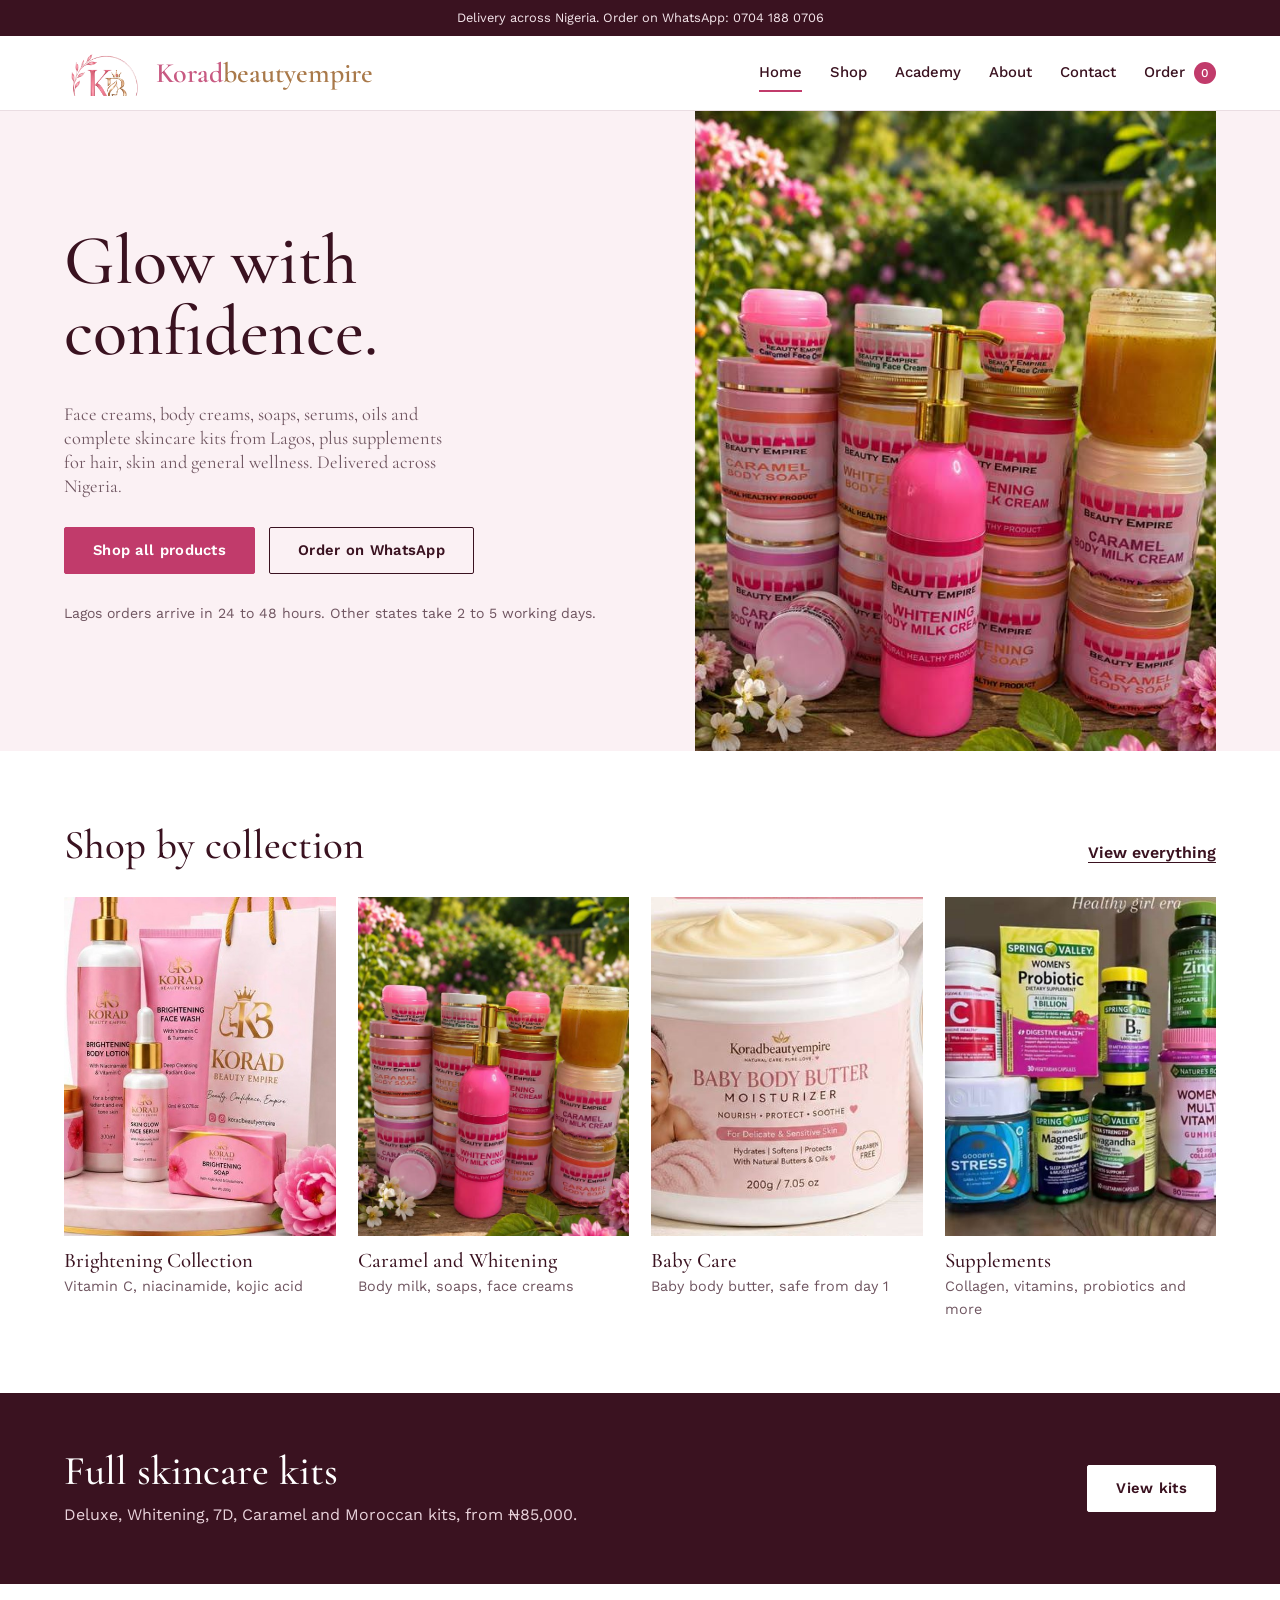
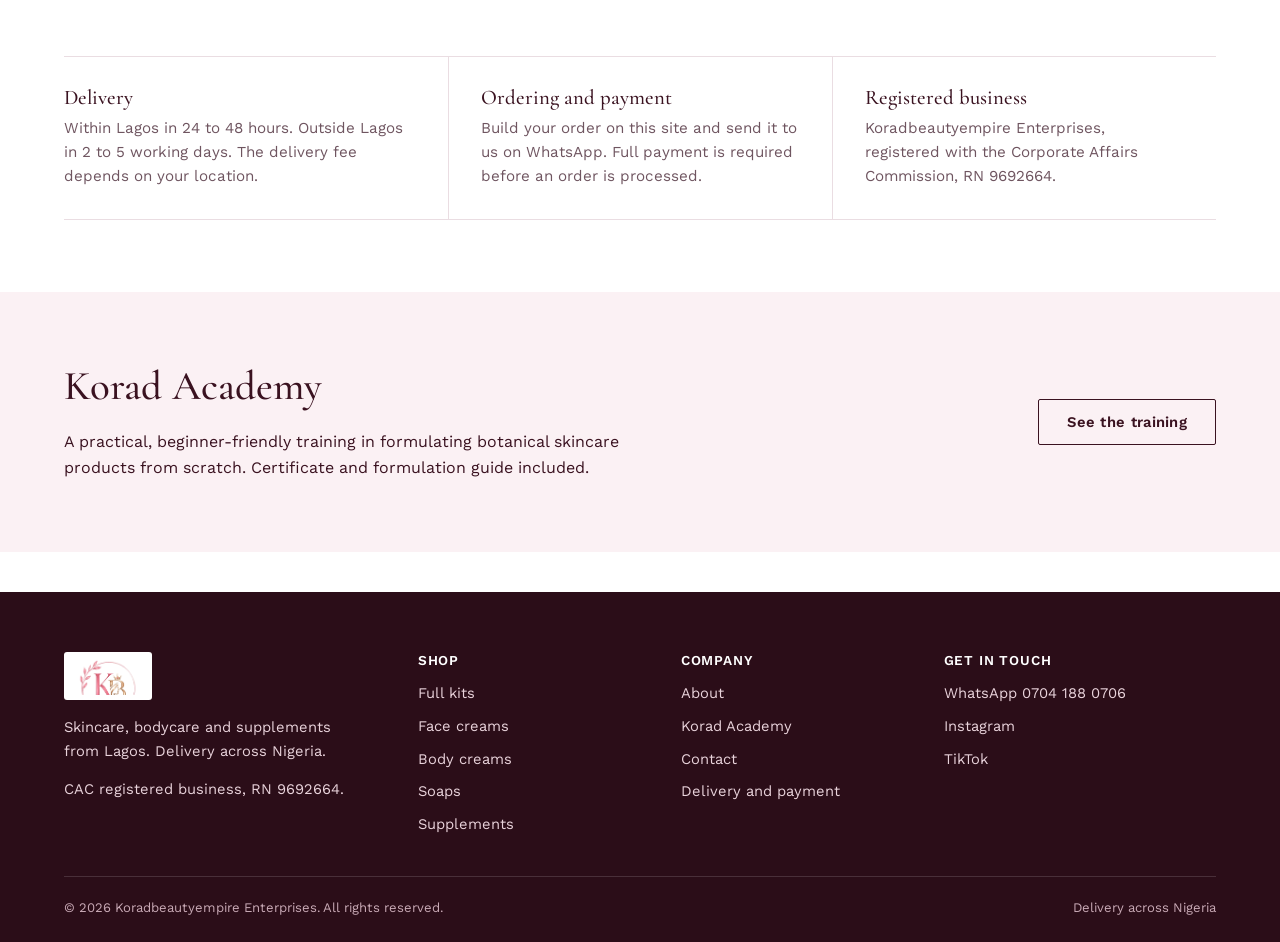
==== commit 65bfb9aa: "Add files via upload" ====
--- a/index.html
+++ b/index.html
@@ -2,267 +2,98 @@
 <html lang="en">
 <head>
 <meta charset="UTF-8">
-<meta name="viewport" content="width=device-width, initial-scale=1.0">
-<title>Korad Beauty Empire — Beauty. Confidence. Empire.</title>
-<meta name="description" content="Premium Nigerian skincare — creams, soaps, oils and full kits. CAC registered. Nationwide delivery. Order on WhatsApp.">
+<meta name="viewport" content="width=device-width, initial-scale=1">
+<title>Korad Beauty Empire | Skincare, bodycare and supplements in Nigeria</title>
+<meta name="description" content="Face creams, body creams, soaps, serums, oils and full skincare kits from Korad Beauty Empire, Lagos. Supplements too. Delivery across Nigeria, order on WhatsApp.">
+<meta property="og:title" content="Korad Beauty Empire | Skincare, bodycare and supplements in Nigeria">
+<meta property="og:description" content="Face creams, body creams, soaps, serums, oils and full skincare kits from Korad Beauty Empire, Lagos. Supplements too. Delivery across Nigeria, order on WhatsApp.">
+<meta property="og:type" content="website">
+<meta name="theme-color" content="#ffffff">
+<link rel="icon" href="images/logo-icon.png">
 <link rel="preconnect" href="https://fonts.googleapis.com">
 <link rel="preconnect" href="https://fonts.gstatic.com" crossorigin>
-<link href="https://fonts.googleapis.com/css2?family=Fraunces:ital,opsz,wght@0,9..144,400;0,9..144,500;0,9..144,600;0,9..144,700;1,9..144,500&family=Work+Sans:wght@400;500;600&family=Manrope:wght@600;700;800&display=swap" rel="stylesheet">
+<link href="https://fonts.googleapis.com/css2?family=Cormorant+Garamond:wght@500;600&family=Work+Sans:wght@400;500;600&display=swap" rel="stylesheet">
 <link rel="stylesheet" href="style.css">
 </head>
 <body>
-
-<header class="site-header">
-  <div class="container nav">
-    <a href="index.html" class="brand">
-      <svg class="crest" viewBox="0 0 100 100" aria-hidden="true">
-        <circle cx="50" cy="50" r="46" fill="none" stroke="var(--gold)" stroke-width="1.4"/>
-        <path d="M28 24 Q40 40 30 60" stroke="var(--rose)" stroke-width="2.4" fill="none" stroke-linecap="round"/>
-        <path d="M30 60 Q22 52 18 40" stroke="var(--rose)" stroke-width="2" fill="none" stroke-linecap="round"/>
-        <text x="50" y="63" text-anchor="middle" font-family="Fraunces, serif" font-size="42" font-weight="600" fill="var(--rose)">K</text>
-        <path d="M64 32 l4 -8 l4 8 l4 -5 l-2 9 h-12 l-2 -9 z" fill="var(--gold)"/>
-        <circle cx="72" cy="58" r="12" fill="none" stroke="var(--gold)" stroke-width="2.4"/>
-      </svg>
-      <span class="brand-name">Korad<b>beautyempire</b><span>Beauty · Confidence · Empire</span></span>
-    </a>
-
-    <nav class="nav-links" id="nav-links">
-      <a href="index.html" aria-current="page">Home</a>
-      <a href="shop.html">Shop</a>
-      <a href="academy.html">Academy</a>
-      <a href="about.html">About</a>
-      <a href="contact.html">Contact</a>
-    </nav>
-
-    <div class="nav-actions">
-      <a class="btn btn-whatsapp btn-sm" href="https://wa.me/2347041880706" target="_blank" rel="noopener">
-        <svg width="16" height="16" viewBox="0 0 24 24" fill="currentColor" aria-hidden="true"><path d="M12.04 2C6.58 2 2.13 6.45 2.13 11.91c0 1.75.46 3.39 1.26 4.81L2 22l5.44-1.35a9.9 9.9 0 0 0 4.6 1.14h.01c5.46 0 9.9-4.45 9.9-9.91C21.95 6.45 17.5 2 12.04 2Zm5.79 14.16c-.24.68-1.4 1.31-1.93 1.36-.49.05-1.11.07-1.79-.12-.41-.12-.94-.3-1.62-.6-2.85-1.23-4.71-4.1-4.85-4.29-.14-.19-1.16-1.54-1.16-2.93 0-1.4.73-2.08.99-2.37.26-.28.57-.35.76-.35.19 0 .38 0 .55.01.18.01.42-.07.65.5.24.58.81 2 .88 2.14.07.14.12.31.02.5-.1.19-.15.3-.29.47-.15.16-.3.36-.43.49-.14.14-.29.29-.13.57.16.28.71 1.17 1.53 1.9 1.05.93 1.94 1.22 2.22 1.36.28.14.44.12.6-.07.16-.19.68-.79.87-1.06.19-.28.38-.23.63-.14.26.1 1.65.78 1.93.92.28.14.47.21.54.33.07.12.07.68-.17 1.36Z"/></svg>
-        Order now
-      </a>
-      <button class="nav-toggle" aria-label="Toggle menu" aria-expanded="false">
-        <svg width="26" height="26" viewBox="0 0 24 24" fill="none" stroke="currentColor" stroke-width="2"><path d="M4 7h16M4 12h16M4 17h16"/></svg>
-      </button>
-    </div>
-  </div>
-</header>
-
-<main>
-
+<a class="skip" href="#main">Skip to content</a>
+<div id="site-header"></div>
+<main id="main">
   <section class="hero">
-    <div class="container hero-grid">
+    <div class="wrap">
       <div class="hero-copy">
-        <span class="eyebrow">CAC-registered Nigerian skincare</span>
-        <h1>Beauty. Confidence. <em>Empire.</em></h1>
-        <p class="hero-lede">Korad Beauty Empire blends botanical skincare with everyday ritual — face creams, body soaps, oils and full kits, formulated for real Nigerian skin and delivered nationwide.</p>
-        <div class="hero-actions">
-          <a class="btn btn-primary" href="shop.html">Shop the collection</a>
-          <a class="btn btn-outline" href="https://wa.me/2347041880706" target="_blank" rel="noopener">Order on WhatsApp</a>
+        <h1>Glow with confidence.</h1>
+        <p class="lede">Face creams, body creams, soaps, serums, oils and complete skincare kits from Lagos, plus supplements for hair, skin and general wellness. Delivered across Nigeria.</p>
+        <div class="btn-row">
+          <a class="btn" href="shop.html">Shop all products</a>
+          <a class="btn outline" data-wa data-wa-text="Hello Korad Beauty Empire, I have a question." target="_blank" rel="noopener">Order on WhatsApp</a>
         </div>
+        <p class="hero-note">Lagos orders arrive in 24 to 48 hours. Other states take 2 to 5 working days.</p>
       </div>
-
-      <div class="hero-visual">
-        <div class="hero-frame">
-          <img src="images/hero-product-collection.jpg" alt="A still-life arrangement of Korad Beauty Empire whitening body milk, caramel body soap and face creams, styled among pink garden flowers.">
-        </div>
-        <div class="hero-badge">
-          <svg width="18" height="18" viewBox="0 0 24 24" fill="none" stroke="currentColor" stroke-width="2"><path d="M9 12l2 2 4-4M21 12c0 4.97-4.03 9-9 9s-9-4.03-9-9 4.03-9 9-9 9 4.03 9 9z"/></svg>
-          CAC Registered — RC 9692664
-        </div>
+      <div class="hero-img">
+        <img src="images/hero-products.jpg" alt="Korad caramel body soap, whitening body milk cream and face cream jars arranged among garden flowers">
       </div>
     </div>
   </section>
 
-  <div class="trust-bar">
-    <div class="container trust-grid">
-      <div class="trust-item">
-        <svg viewBox="0 0 24 24" fill="none" stroke="currentColor" stroke-width="1.8"><path d="M12 2l2.5 6.5L21 9l-5 4.5L17.5 21 12 17l-5.5 4L8 13.5 3 9l6.5-.5L12 2z"/></svg>
-        100% Natural
-      </div>
-      <div class="trust-item">
-        <svg viewBox="0 0 24 24" fill="none" stroke="currentColor" stroke-width="1.8"><path d="M12 3l7 3v6c0 4.5-3 8-7 9-4-1-7-4.5-7-9V6l7-3z"/><path d="M9 12l2 2 4-4"/></svg>
-        Dermatologically tested
-      </div>
-      <div class="trust-item">
-        <svg viewBox="0 0 24 24" fill="none" stroke="currentColor" stroke-width="1.8"><path d="M3 13h11V6H3v7z"/><path d="M14 9h4l3 3v4h-7V9z"/><circle cx="7" cy="18" r="1.6"/><circle cx="17.5" cy="18" r="1.6"/></svg>
-        Nationwide delivery
-      </div>
-      <div class="trust-item">
-        <svg viewBox="0 0 24 24" fill="none" stroke="currentColor" stroke-width="1.8"><path d="M4 4l16 16M6 6c-1.5 2 -1.5 5 0 7M18 18c1.5-2 1.5-5 0-7"/></svg>
-        Paraben-free
-      </div>
-      <div class="trust-item">
-        <svg viewBox="0 0 24 24" fill="none" stroke="currentColor" stroke-width="1.8"><path d="M9 12l2 2 4-4M21 12c0 4.97-4.03 9-9 9s-9-4.03-9-9 4.03-9 9-9 9 4.03 9 9z"/></svg>
-        CAC registered
-      </div>
-    </div>
-  </div>
-
   <section>
-    <div class="container">
-      <div class="section-head center">
-        <span class="eyebrow">Shop by collection</span>
-        <h2>Everything you need, organized by ritual</h2>
-      </div>
-      <div class="collections-grid">
-        <a class="collection-card" href="shop.html?category=kits">
-          <svg class="cc-icon" viewBox="0 0 24 24" fill="none" stroke="currentColor" stroke-width="1.6"><path d="M4 8h16l-1.5 11a2 2 0 01-2 2h-9a2 2 0 01-2-2L4 8z"/><path d="M9 8V6a3 3 0 016 0v2"/></svg>
-          <h3>Full Kits</h3>
-          <span>5 complete routines</span>
+    <div class="wrap">
+      <div class="sec-head"><h2>Shop by collection</h2><a class="link" href="shop.html">View everything</a></div>
+      <div class="tiles">
+        <a class="tile" href="shop.html#brightening-collection">
+          <div class="img"><img src="images/brightening-cluster.jpg" alt="Korad brightening body lotion, face wash, serum and soap on a marble stand" loading="lazy"></div>
+          <h3>Brightening Collection</h3><p>Vitamin C, niacinamide, kojic acid</p>
         </a>
-        <a class="collection-card" href="shop.html?category=face-creams">
-          <svg class="cc-icon" viewBox="0 0 24 24" fill="none" stroke="currentColor" stroke-width="1.6"><circle cx="12" cy="12" r="8"/><path d="M12 8v4l3 2"/></svg>
-          <h3>Face Creams</h3>
-          <span>11 daily formulas</span>
+        <a class="tile" href="shop.html#body-creams">
+          <div class="img"><img src="images/hero-products.jpg" alt="Korad caramel and whitening body creams and soaps" loading="lazy" style="object-position:center 60%"></div>
+          <h3>Caramel and Whitening</h3><p>Body milk, soaps, face creams</p>
         </a>
-        <a class="collection-card" href="shop.html?category=soaps">
-          <svg class="cc-icon" viewBox="0 0 24 24" fill="none" stroke="currentColor" stroke-width="1.6"><rect x="4" y="10" width="16" height="9" rx="3"/><path d="M8 10V7a4 4 0 018 0v3"/></svg>
-          <h3>Body Soaps</h3>
-          <span>13 bars & washes</span>
+        <a class="tile" href="shop.html#baby-care">
+          <div class="img"><img src="images/baby-butter-jars.jpg" alt="Korad Baby Body Butter Moisturizer" loading="lazy" style="object-position:30% center"></div>
+          <h3>Baby Care</h3><p>Baby body butter, safe from day 1</p>
         </a>
-        <a class="collection-card" href="shop.html?category=oils">
-          <svg class="cc-icon" viewBox="0 0 24 24" fill="none" stroke="currentColor" stroke-width="1.6"><path d="M12 3s6 6.5 6 11a6 6 0 01-12 0c0-4.5 6-11 6-11z"/></svg>
-          <h3>Oils</h3>
-          <span>6 nourishing blends</span>
-        </a>
-        <a class="collection-card" href="shop.html?category=body-creams">
-          <svg class="cc-icon" viewBox="0 0 24 24" fill="none" stroke="currentColor" stroke-width="1.6"><path d="M6 3h12v6a6 6 0 01-12 0V3z"/><path d="M9 21h6M12 15v6"/></svg>
-          <h3>Body Creams</h3>
-          <span>13 rich milks & creams</span>
-        </a>
-        <a class="collection-card" href="shop.html?category=supplements">
-          <svg class="cc-icon" viewBox="0 0 24 24" fill="none" stroke="currentColor" stroke-width="1.6"><rect x="4" y="4" width="16" height="16" rx="4"/><path d="M8 12h8M12 8v8"/></svg>
-          <h3>Supplements</h3>
-          <span>Wellness we stock</span>
+        <a class="tile" href="shop.html#supplements">
+          <div class="img"><img src="images/supplements-group.jpg" alt="Supplements including probiotics, magnesium, zinc and multivitamin gummies" loading="lazy"></div>
+          <h3>Supplements</h3><p>Collagen, vitamins, probiotics and more</p>
         </a>
       </div>
     </div>
   </section>
 
+  <section class="band">
+    <div class="wrap">
+      <div>
+        <h2>Full skincare kits</h2>
+        <p>Deluxe, Whitening, 7D, Caramel and Moroccan kits, from <span data-min-price="Full Kits"></span>.</p>
+      </div>
+      <a class="btn light" href="shop.html#full-kits">View kits</a>
+    </div>
+  </section>
+
   <section>
-    <div class="container">
-      <div class="section-head">
-        <span class="eyebrow">Fresh from the shop</span>
-        <h2>A few favourites to start with</h2>
-      </div>
-      <div id="featured-grid" class="product-grid"></div>
-      <div class="mt-30 center">
-        <a class="btn btn-outline" href="shop.html">View the full shop</a>
+    <div class="wrap">
+      <div class="facts">
+        <div><h3>Delivery</h3><p>Within Lagos in 24 to 48 hours. Outside Lagos in 2 to 5 working days. The delivery fee depends on your location.</p></div>
+        <div><h3>Ordering and payment</h3><p>Build your order on this site and send it to us on WhatsApp. Full payment is required before an order is processed.</p></div>
+        <div><h3>Registered business</h3><p><span data-legal></span>, registered with the Corporate Affairs Commission, RN <span data-cac></span>.</p></div>
       </div>
     </div>
   </section>
 
-  <section>
-    <div class="container">
-      <div class="spotlight">
-        <div>
-          <span class="eyebrow" style="color:var(--gold)">Ingredient philosophy</span>
-          <h2>Formulated with botanical intention</h2>
-          <p>Every Korad formula is built around ingredients we can name and explain — no filler, no shortcuts. It's the same standard we teach in our Academy training program.</p>
-          <div class="spotlight-list">
-            <div class="spotlight-item">
-              <svg viewBox="0 0 24 24" fill="none" stroke="currentColor" stroke-width="1.8"><path d="M12 2c-4 3-7 6-7 11a7 7 0 0014 0c0-5-3-8-7-11z"/></svg>
-              <div><strong>Botanical actives</strong><span>Kojic acid, glutathione, vitamin C and niacinamide, dosed with purpose.</span></div>
-            </div>
-            <div class="spotlight-item">
-              <svg viewBox="0 0 24 24" fill="none" stroke="currentColor" stroke-width="1.8"><path d="M4 4l16 16M6 6c-1.5 2-1.5 5 0 7M18 18c1.5-2 1.5-5 0-7"/></svg>
-              <div><strong>Paraben-free bases</strong><span>Gentle enough for daily use, from face cleansers to baby body butter.</span></div>
-            </div>
-            <div class="spotlight-item">
-              <svg viewBox="0 0 24 24" fill="none" stroke="currentColor" stroke-width="1.8"><path d="M12 3l7 3v6c0 4.5-3 8-7 9-4-1-7-4.5-7-9V6l7-3z"/></svg>
-              <div><strong>Consistent stability testing</strong><span>Texture, shelf-life and pH checked so every jar performs the same way.</span></div>
-            </div>
-          </div>
-        </div>
-        <div class="spotlight-visual">
-          <svg viewBox="0 0 300 300" xmlns="http://www.w3.org/2000/svg" aria-hidden="true">
-            <circle cx="150" cy="150" r="120" fill="none" stroke="var(--gold)" stroke-width="1" opacity="0.5"/>
-            <circle cx="150" cy="150" r="90" fill="none" stroke="var(--rose)" stroke-width="1" opacity="0.4"/>
-            <path d="M150 60c-20 26-45 46-45 80a45 45 0 0090 0c0-34-25-54-45-80z" fill="var(--rose)" opacity="0.75"/>
-            <path d="M150 100c-10 14-22 24-22 42a22 22 0 0044 0c0-18-12-28-22-42z" fill="var(--gold)" opacity="0.85"/>
-          </svg>
-        </div>
+  <section class="blush">
+    <div class="wrap split-band">
+      <div>
+        <h2>Korad Academy</h2>
+        <p style="max-width:56ch;margin:0">A practical, beginner-friendly training in formulating botanical skincare products from scratch. Certificate and formulation guide included.</p>
       </div>
+      <a class="btn outline" href="academy.html">See the training</a>
     </div>
   </section>
-
 </main>
-
-<footer class="site-footer">
-  <div class="container footer-grid">
-    <div class="footer-brand">
-      <div class="brand" style="margin-bottom:14px;">
-        <svg class="crest" viewBox="0 0 100 100" aria-hidden="true">
-          <circle cx="50" cy="50" r="46" fill="none" stroke="var(--gold)" stroke-width="1.4"/>
-          <text x="50" y="63" text-anchor="middle" font-family="Fraunces, serif" font-size="42" font-weight="600" fill="var(--rose)">K</text>
-        </svg>
-      </div>
-      <p>Empowering beauty, inspiring confidence, building empires. Premium Nigerian skincare, delivered nationwide.</p>
-      <div class="cac-badge">
-        <svg width="14" height="14" viewBox="0 0 24 24" fill="none" stroke="currentColor" stroke-width="2"><path d="M9 12l2 2 4-4"/><circle cx="12" cy="12" r="9"/></svg>
-        CAC Registered · RC 9692664
-      </div>
-      <div class="footer-social">
-        <a href="https://instagram.com/koradbeautyempire" target="_blank" rel="noopener" aria-label="Instagram">
-          <svg viewBox="0 0 24 24" fill="none" stroke="currentColor" stroke-width="1.8"><rect x="3" y="3" width="18" height="18" rx="5"/><circle cx="12" cy="12" r="4"/><circle cx="17.5" cy="6.5" r="1"/></svg>
-        </a>
-        <a href="https://tiktok.com/@koradbeautyempire" target="_blank" rel="noopener" aria-label="TikTok">
-          <svg viewBox="0 0 24 24" fill="currentColor"><path d="M14 3c.4 2.2 2 3.7 4.2 4v3c-1.5 0-2.9-.4-4.2-1.2v6.4a5.4 5.4 0 11-5.4-5.4c.3 0 .6 0 .9.1v3.1a2.3 2.3 0 102 2.3V3h2.5z"/></svg>
-        </a>
-      </div>
-    </div>
-
-    <div>
-      <h5>Explore</h5>
-      <div class="footer-links">
-        <a href="shop.html">Shop</a>
-        <a href="academy.html">Academy</a>
-        <a href="about.html">About</a>
-        <a href="contact.html">Contact</a>
-      </div>
-    </div>
-
-    <div>
-      <h5>Contact</h5>
-      <div class="footer-links">
-        <a href="https://wa.me/2347041880706" target="_blank" rel="noopener">WhatsApp: 0704 188 0706</a>
-        <a href="https://instagram.com/koradbeautyempire" target="_blank" rel="noopener">@koradbeautyempire</a>
-        <a href="mailto:hello@koradbeautyempire.com">hello@koradbeautyempire.com</a>
-      </div>
-    </div>
-
-    <div>
-      <h5>Delivery policy</h5>
-      <p style="margin-bottom:8px;">Lagos: 24–48 hours. Outside Lagos: 2–5 working days. Delivery fee is calculated based on your location, confirmed on WhatsApp. Full payment is required before an order is processed.</p>
-    </div>
-  </div>
-
-  <div class="container footer-bottom">
-    <span>© 2026 Koradbeautyempire Enterprises. All rights reserved.</span>
-    <span>Beauty. Confidence. Empire.</span>
-  </div>
-</footer>
-
-<button class="basket-fab" aria-label="View your order basket">
-  <svg viewBox="0 0 24 24" fill="none" stroke="currentColor" stroke-width="1.8"><path d="M6 6h15l-1.5 9h-12L6 6zM6 6L5 3H2"/><circle cx="9.5" cy="20" r="1.4"/><circle cx="17.5" cy="20" r="1.4"/></svg>
-  <span class="basket-count" style="display:none;">0</span>
-</button>
-
-<div class="basket-panel">
-  <div class="basket-head">
-    <h4>Your order</h4>
-    <button class="basket-close" aria-label="Close basket">
-      <svg width="20" height="20" viewBox="0 0 24 24" fill="none" stroke="currentColor" stroke-width="2"><path d="M18 6L6 18M6 6l12 12"/></svg>
-    </button>
-  </div>
-  <div class="basket-items"></div>
-  <div class="basket-foot">
-    <div class="basket-total"><span>Estimated total</span><span class="basket-total-value">₦0</span></div>
-    <div class="basket-policy">Full payment is required before your order is processed. Delivery fee is confirmed on WhatsApp based on your location.</div>
-    <button class="btn btn-whatsapp btn-block basket-checkout">Checkout on WhatsApp</button>
-  </div>
-</div>
-
+<footer class="site-footer" id="site-footer"></footer>
+<script src="config.js"></script>
 <script src="products.js"></script>
 <script src="script.js"></script>
+<script src="components.js"></script>
 </body>
 </html>
--- a/style.css
+++ b/style.css
@@ -1,974 +1,189 @@
-/* ==========================================================================
-   KORAD BEAUTY EMPIRE — STYLE SYSTEM
-   ========================================================================== */
+:root{
+  --ink:#3a1220; --ink-soft:#6f5560; --rose:#c13b6b; --rose-dark:#9d2f56;
+  --blush:#fbf1f4; --line:#eadde2; --bronze:#a9794a; --white:#fff;
+}
+*{box-sizing:border-box}
+html{scroll-behavior:smooth}
+body{margin:0;font:400 16px/1.6 'Work Sans',system-ui,sans-serif;color:var(--ink);background:#fff;-webkit-font-smoothing:antialiased}
+img{max-width:100%;display:block}
+a{color:inherit}
+h1,h2,h3{font-family:'Cormorant Garamond',Georgia,serif;font-weight:500;line-height:1.1;margin:0 0 .5em}
+h1{font-size:clamp(2.6rem,5.6vw,4.4rem);line-height:1.02}
+h2{font-size:clamp(1.9rem,3.2vw,2.6rem)}
+h3{font-size:1.3rem}
+p{margin:0 0 1em}
+.wrap{max-width:1200px;margin:0 auto;padding:0 24px}
+.narrow{max-width:760px}
+section{padding:72px 0}
+.blush{background:var(--blush)}
+.skip{position:absolute;left:-999px}
+.skip:focus{left:12px;top:12px;background:#fff;padding:8px 14px;z-index:100;border:1px solid var(--ink)}
+:focus-visible{outline:2px solid var(--rose);outline-offset:2px}
 
-:root {
-  --blush: #FBEAF0;
-  --rose: #D4537E;
-  --rose-dark: #993556;
-  --gold: #C9A24B;
-  --plum: #4B1528;
-  --sage: #7A8B6F;
-  --cream: #FFF8F0;
+/* buttons */
+.btn{display:inline-block;font:600 .92rem/1 'Work Sans',sans-serif;letter-spacing:.02em;text-decoration:none;
+  padding:15px 28px;border:1.5px solid var(--rose);background:var(--rose);color:#fff;border-radius:2px;cursor:pointer}
+.btn:hover{background:var(--rose-dark);border-color:var(--rose-dark)}
+.btn.outline{background:transparent;color:var(--ink);border-color:var(--ink)}
+.btn.outline:hover{background:var(--ink);color:#fff}
+.btn.light{background:#fff;border-color:#fff;color:var(--ink)}
+.btn.light:hover{background:var(--blush);border-color:var(--blush)}
+.btn.block{display:block;width:100%;text-align:center}
+.link{font-weight:600;text-decoration:underline;text-underline-offset:4px}
 
-  --ink: #2B1620;
-  --ink-soft: #6b4a55;
-  --line: rgba(75, 21, 40, 0.12);
-  --shadow: 0 20px 50px -25px rgba(75, 21, 40, 0.35);
-  --shadow-soft: 0 10px 30px -18px rgba(75, 21, 40, 0.25);
-
-  --font-display: "Fraunces", serif;
-  --font-body: "Work Sans", sans-serif;
-  --font-label: "Manrope", sans-serif;
-
-  --radius: 22px;
-  --radius-sm: 12px;
-  --container: 1180px;
+/* top bar + header */
+.announce{background:var(--ink);color:#f6e7ec;font-size:.8rem;text-align:center;padding:8px 16px}
+#site-header{position:sticky;top:0;z-index:40;background:#fff;border-bottom:1px solid var(--line)}
+.header-inner{display:flex;align-items:center;gap:28px;height:74px}
+.brand{display:flex;align-items:center;gap:10px;text-decoration:none;margin-right:auto}
+.brand img{height:46px;width:auto}
+.wordmark{font-family:'Cormorant Garamond',Georgia,serif;font-size:1.75rem;font-weight:600;line-height:1}
+.wordmark .w1{color:#c85a82}.wordmark .w2{color:var(--bronze)}
+.main-nav{display:flex;gap:28px}
+.main-nav a{text-decoration:none;font-size:.93rem;font-weight:500;padding:6px 0;border-bottom:2px solid transparent}
+.main-nav a:hover,.main-nav a[aria-current=page]{border-bottom-color:var(--rose)}
+.cart-btn,.nav-toggle{font:500 .93rem 'Work Sans',sans-serif;background:none;border:0;color:var(--ink);cursor:pointer;padding:8px 0}
+.cart-btn span{display:inline-block;min-width:22px;height:22px;line-height:22px;text-align:center;background:var(--rose);color:#fff;border-radius:11px;font-size:.75rem;margin-left:4px}
+.nav-toggle{display:none}
+@media(max-width:860px){
+  .header-inner{gap:18px}
+  .nav-toggle{display:block}
+  .main-nav{display:none;position:absolute;left:0;right:0;top:100%;background:#fff;border-bottom:1px solid var(--line);flex-direction:column;gap:0;padding:8px 24px 16px}
+  .main-nav.open{display:flex}
+  .main-nav a{padding:14px 0;border-bottom:1px solid var(--line)}
+  .wordmark{font-size:1.45rem}
 }
 
-* { box-sizing: border-box; }
-html { scroll-behavior: smooth; }
+/* home */
+.hero{background:var(--blush);padding:0}
+.hero .wrap{display:grid;grid-template-columns:1.05fr .95fr;gap:56px;align-items:center;min-height:620px}
+.hero-copy{padding:56px 0}
+.hero-copy p.lede{font-size:1.15rem;max-width:44ch;color:var(--ink-soft)}
+.btn-row{display:flex;gap:14px;flex-wrap:wrap;margin-top:28px}
+.hero-note{margin-top:28px;font-size:.88rem;color:var(--ink-soft)}
+.hero-img{height:100%;min-height:520px}
+.hero-img img{width:100%;height:100%;max-height:640px;object-fit:cover;object-position:center 55%}
+@media(max-width:900px){
+  .hero .wrap{grid-template-columns:1fr;gap:0;min-height:0}
+  .hero-img{order:-1;min-height:0;margin:0 -24px}
+  .hero-img img{height:360px}
+  .hero-copy{padding:36px 0 48px}
+}
+.sec-head{display:flex;justify-content:space-between;align-items:baseline;gap:20px;margin-bottom:28px}
+.sec-head h2{margin:0}
+.tiles{display:grid;grid-template-columns:repeat(4,1fr);gap:22px}
+.tile{display:block;text-decoration:none}
+.tile .img{aspect-ratio:4/5;overflow:hidden;background:var(--blush)}
+.tile img{width:100%;height:100%;object-fit:cover;transition:transform .4s}
+.tile:hover img{transform:scale(1.03)}
+.tile h3{margin:14px 0 2px}
+.tile p{margin:0;font-size:.9rem;color:var(--ink-soft)}
+@media(max-width:900px){.tiles{grid-template-columns:repeat(2,1fr)}}
+.band{background:var(--ink);color:#fff;padding:56px 0}
+.band .wrap{display:flex;justify-content:space-between;align-items:center;gap:28px;flex-wrap:wrap}
+.band h2{color:#fff;margin-bottom:.2em}
+.band p{margin:0;color:#e9d3db}
+.facts{display:grid;grid-template-columns:repeat(3,1fr);border-top:1px solid var(--line);border-bottom:1px solid var(--line)}
+.facts div{padding:30px 32px 30px 0}
+.facts div+div{padding-left:32px;border-left:1px solid var(--line)}
+.facts h3{margin-bottom:.3em}
+.facts p{margin:0;color:var(--ink-soft);font-size:.95rem}
+@media(max-width:760px){.facts{grid-template-columns:1fr}.facts div,.facts div+div{padding:22px 0;border-left:0}.facts div+div{border-top:1px solid var(--line)}}
+.split-band{display:grid;grid-template-columns:1fr auto;gap:32px;align-items:center}
+@media(max-width:700px){.split-band{grid-template-columns:1fr}}
 
-@media (prefers-reduced-motion: reduce) {
-  html { scroll-behavior: auto; }
-  *, *::before, *::after {
-    animation-duration: 0.001ms !important;
-    animation-iteration-count: 1 !important;
-    transition-duration: 0.001ms !important;
-    scroll-behavior: auto !important;
-  }
+/* page titles + prose */
+.page-title{padding:56px 0 36px}
+.page-title p{max-width:58ch;color:var(--ink-soft);font-size:1.05rem;margin:0}
+.two-col{display:grid;grid-template-columns:1fr 1fr;gap:64px;align-items:start}
+@media(max-width:860px){.two-col{grid-template-columns:1fr;gap:36px}}
+.prose h2{margin-top:1.4em}
+.prose h2:first-child{margin-top:0}
+.prose p,.prose li{max-width:62ch}
+.lede{font-family:'Cormorant Garamond',Georgia,serif;font-size:1.7rem;line-height:1.3;max-width:34ch}
+.details{display:grid;grid-template-columns:190px 1fr;margin:0;border-top:1px solid var(--line)}
+.details dt,.details dd{padding:12px 0;border-bottom:1px solid var(--line);margin:0}
+.details dt{color:var(--ink-soft);font-size:.9rem}
+.plain-list{list-style:none;margin:0 0 1.2em;padding:0;border-top:1px solid var(--line)}
+.plain-list li{padding:10px 0;border-bottom:1px solid var(--line)}
+.fee{font-family:'Cormorant Garamond',Georgia,serif;font-size:3rem;line-height:1;margin:.2em 0}
+
+/* tables */
+.table{width:100%;border-collapse:collapse}
+.table td{padding:12px 0;border-bottom:1px solid var(--line);vertical-align:top}
+.table td:first-child{width:38%;color:var(--ink-soft)}
+
+/* shop */
+.shop-tools{display:flex;gap:24px;justify-content:space-between;align-items:center;border-bottom:1px solid var(--line);padding-bottom:12px;margin-bottom:8px}
+.cat-nav{display:flex;gap:4px 24px;flex-wrap:wrap}
+.cat-nav button{font:500 .93rem 'Work Sans',sans-serif;background:none;border:0;border-bottom:2px solid transparent;padding:6px 0;color:var(--ink);cursor:pointer}
+.cat-nav button:hover,.cat-nav button[aria-pressed=true]{border-bottom-color:var(--rose)}
+#search{font:400 .93rem 'Work Sans',sans-serif;border:1px solid #cdb8c0;border-radius:2px;padding:10px 14px;width:220px;max-width:100%}
+@media(max-width:760px){.shop-tools{flex-direction:column;align-items:stretch}#search{width:100%}}
+.cat{padding:44px 0 8px}
+.cat-head{margin-bottom:22px;max-width:760px}
+.cat-head.with-img{display:grid;grid-template-columns:260px 1fr;gap:28px;align-items:center;max-width:none}
+.cat-head.with-img img{width:100%;aspect-ratio:1/1;object-fit:cover}
+.cat-head p{color:var(--ink-soft);max-width:64ch;margin-bottom:.6em}
+.cat-head p.fine{font-size:.78rem}
+@media(max-width:700px){.cat-head.with-img{grid-template-columns:1fr}.cat-head.with-img img{aspect-ratio:16/10}}
+.plist{list-style:none;margin:0;padding:0;border-top:1px solid var(--line)}
+.prow{display:grid;grid-template-columns:72px 1fr auto auto;gap:20px;align-items:center;padding:14px 0;border-bottom:1px solid var(--line)}
+.thumb{position:relative;width:72px;height:72px;background:var(--blush);overflow:hidden}
+.thumb::before{content:"";position:absolute;inset:0;background:url(images/logo-icon.png) center/74% no-repeat;opacity:.3}
+.thumb img{position:absolute;inset:0;width:100%;height:100%;object-fit:cover}
+.pinfo h3{font-family:'Work Sans',sans-serif;font-size:1rem;font-weight:600;margin:0}
+.pinfo .meta{margin:2px 0 0;font-size:.85rem;color:var(--ink-soft)}
+.pinfo .note{margin:4px 0 0;font-size:.85rem;color:var(--ink-soft);max-width:60ch}
+.pprice{font-weight:600;white-space:nowrap;min-width:120px;text-align:right}
+.add{font:600 .85rem 'Work Sans',sans-serif;padding:11px 18px;border:1.5px solid var(--ink);background:#fff;color:var(--ink);border-radius:2px;cursor:pointer;white-space:nowrap}
+.add:hover{background:var(--ink);color:#fff}
+.add:disabled{border-color:var(--line);color:#a8949b;background:#fff;cursor:not-allowed}
+.empty{padding:40px 0;color:var(--ink-soft)}
+@media(max-width:640px){
+  .prow{grid-template-columns:64px 1fr;gap:6px 16px}
+  .thumb{width:64px;height:64px;grid-row:span 3}
+  .pprice{text-align:left;min-width:0}
+  .add{justify-self:start}
 }
 
-body {
-  margin: 0;
-  font-family: var(--font-body);
-  color: var(--ink);
-  background: var(--cream);
-  -webkit-font-smoothing: antialiased;
-  overflow-x: hidden;
-}
+/* cart drawer */
+.overlay{position:fixed;inset:0;background:rgba(40,10,20,.45);opacity:0;pointer-events:none;transition:opacity .2s;z-index:60}
+.overlay.open{opacity:1;pointer-events:auto}
+.drawer{position:fixed;top:0;right:0;bottom:0;width:min(420px,100%);background:#fff;z-index:61;display:flex;flex-direction:column;
+  transform:translateX(100%);visibility:hidden;transition:transform .25s,visibility 0s .25s}
+.drawer.open{transform:none;visibility:visible;transition:transform .25s}
+.drawer-head{display:flex;justify-content:space-between;align-items:center;padding:20px 24px;border-bottom:1px solid var(--line)}
+.drawer-head h2{margin:0;font-size:1.7rem}
+.drawer-head button{font:500 .93rem 'Work Sans',sans-serif;background:none;border:0;cursor:pointer;color:var(--ink)}
+.cart-list{list-style:none;margin:0;padding:0 24px;flex:1;overflow-y:auto}
+.cart-list li{display:grid;grid-template-columns:1fr auto;gap:4px 12px;padding:16px 0;border-bottom:1px solid var(--line);font-size:.93rem}
+.cart-list .price{text-align:right;font-weight:600}
+.qty{display:flex;align-items:center;gap:10px}
+.qty button{width:28px;height:28px;border:1px solid #cdb8c0;background:#fff;border-radius:2px;cursor:pointer;font-size:1rem;line-height:1;color:var(--ink)}
+.qty .rm{width:auto;border:0;text-decoration:underline;font-size:.8rem;color:var(--ink-soft);padding:0 0 0 6px}
+.cart-empty{padding:28px 24px;color:var(--ink-soft)}
+.drawer-foot{padding:20px 24px;border-top:1px solid var(--line)}
+.cart-total{display:flex;justify-content:space-between;font-weight:600;margin-bottom:8px}
+.drawer-foot .fine{font-size:.78rem;color:var(--ink-soft);margin:0 0 14px}
 
-img { max-width: 100%; display: block; }
+/* forms */
+.form-field{margin-bottom:16px}
+.form-field label{display:block;font-size:.85rem;font-weight:500;margin-bottom:6px}
+.form-field input,.form-field textarea{width:100%;padding:12px 14px;border:1px solid #cdb8c0;border-radius:2px;font:400 1rem 'Work Sans',sans-serif;color:var(--ink);background:#fff}
+.form-status{font-size:.9rem;color:var(--ink-soft);margin-top:12px}
 
-a { color: inherit; text-decoration: none; }
+/* footer */
+.site-footer{background:#2b0d18;color:#e9d3db;padding:60px 0 24px;margin-top:40px}
+.footer-grid{display:grid;grid-template-columns:1.4fr 1fr 1fr 1.2fr;gap:36px}
+@media(max-width:860px){.footer-grid{grid-template-columns:1fr 1fr}}
+@media(max-width:520px){.footer-grid{grid-template-columns:1fr}}
+.site-footer h4{font:600 .85rem 'Work Sans',sans-serif;letter-spacing:.06em;text-transform:uppercase;color:#fff;margin:0 0 14px}
+.site-footer ul{list-style:none;margin:0;padding:0;display:grid;gap:9px;font-size:.92rem}
+.site-footer a{text-decoration:none;color:#e9d3db}
+.site-footer a:hover{color:#fff;text-decoration:underline}
+.site-footer .brand img{background:#fff;padding:5px 10px;border-radius:3px;height:48px}
+.site-footer p{font-size:.92rem;max-width:34ch}
+.footer-bottom{border-top:1px solid rgba(255,255,255,.14);margin-top:40px;padding-top:20px;display:flex;justify-content:space-between;gap:12px;flex-wrap:wrap;font-size:.82rem;color:#c9aab6}
 
-h1, h2, h3, h4 {
-  font-family: var(--font-display);
-  color: var(--plum);
-  margin: 0 0 0.4em;
-  font-weight: 600;
-  line-height: 1.08;
-}
-
-p { line-height: 1.65; color: var(--ink-soft); margin: 0 0 1em; }
-
-.eyebrow {
-  font-family: var(--font-label);
-  text-transform: uppercase;
-  letter-spacing: 0.16em;
-  font-size: 0.72rem;
-  font-weight: 700;
-  color: var(--rose-dark);
-  display: inline-flex;
-  align-items: center;
-  gap: 0.5em;
-}
-
-.eyebrow::before {
-  content: "";
-  width: 22px;
-  height: 1px;
-  background: var(--gold);
-  display: inline-block;
-}
-
-.container {
-  max-width: var(--container);
-  margin: 0 auto;
-  padding: 0 24px;
-}
-
-section { padding: 88px 0; }
-@media (max-width: 700px) { section { padding: 56px 0; } }
-
-/* Focus states — accessible everywhere */
-a:focus-visible,
-button:focus-visible,
-input:focus-visible,
-textarea:focus-visible,
-select:focus-visible {
-  outline: 2.5px solid var(--rose-dark);
-  outline-offset: 3px;
-  border-radius: 6px;
-}
-
-/* ---------------- Buttons ---------------- */
-.btn {
-  display: inline-flex;
-  align-items: center;
-  gap: 0.55em;
-  font-family: var(--font-label);
-  font-weight: 700;
-  font-size: 0.85rem;
-  letter-spacing: 0.03em;
-  padding: 15px 28px;
-  border-radius: 999px;
-  border: 1px solid transparent;
-  cursor: pointer;
-  transition: transform 0.18s ease, box-shadow 0.18s ease, background 0.18s ease;
-  white-space: nowrap;
-}
-.btn:active { transform: scale(0.97); }
-
-.btn-primary {
-  background: linear-gradient(135deg, var(--rose), var(--rose-dark));
-  color: var(--cream);
-  box-shadow: 0 14px 30px -12px rgba(153, 53, 86, 0.55);
-}
-.btn-primary:hover { box-shadow: 0 18px 36px -12px rgba(153, 53, 86, 0.65); transform: translateY(-2px); }
-
-.btn-gold {
-  background: linear-gradient(135deg, var(--gold), #a5793a);
-  color: var(--cream);
-  box-shadow: 0 14px 30px -14px rgba(201, 162, 75, 0.6);
-}
-.btn-gold:hover { transform: translateY(-2px); }
-
-.btn-outline {
-  background: transparent;
-  border-color: var(--rose-dark);
-  color: var(--rose-dark);
-}
-.btn-outline:hover { background: var(--rose-dark); color: var(--cream); }
-
-.btn-whatsapp {
-  background: #25D366;
-  color: #06301a;
-  box-shadow: 0 14px 30px -14px rgba(37, 211, 102, 0.6);
-}
-.btn-whatsapp:hover { transform: translateY(-2px); }
-
-.btn-sm { padding: 10px 18px; font-size: 0.76rem; }
-.btn-block { width: 100%; justify-content: center; }
-
-/* ---------------- Header / Nav ---------------- */
-.site-header {
-  position: sticky;
-  top: 0;
-  z-index: 40;
-  background: rgba(255, 248, 240, 0.9);
-  backdrop-filter: blur(10px);
-  border-bottom: 1px solid var(--line);
-}
-
-.nav {
-  display: flex;
-  align-items: center;
-  justify-content: space-between;
-  padding: 16px 0;
-  gap: 20px;
-}
-
-.brand {
-  display: flex;
-  align-items: center;
-  gap: 12px;
-  font-family: var(--font-display);
-  font-size: 1.32rem;
-  color: var(--plum);
-}
-
-.brand-name b { color: var(--rose-dark); }
-.brand-name span { display: block; font-family: var(--font-label); font-size: 0.58rem; letter-spacing: 0.18em; text-transform: uppercase; color: var(--gold); font-weight: 700; }
-
-.nav-links {
-  display: flex;
-  align-items: center;
-  gap: 30px;
-  font-family: var(--font-label);
-  font-size: 0.82rem;
-  font-weight: 600;
-  letter-spacing: 0.02em;
-}
-
-.nav-links a {
-  position: relative;
-  padding: 6px 0;
-  color: var(--ink);
-}
-.nav-links a::after {
-  content: "";
-  position: absolute;
-  left: 0; right: 0; bottom: -2px;
-  height: 2px;
-  background: var(--rose);
-  transform: scaleX(0);
-  transform-origin: left;
-  transition: transform 0.25s ease;
-}
-.nav-links a:hover::after,
-.nav-links a[aria-current="page"]::after { transform: scaleX(1); }
-.nav-links a[aria-current="page"] { color: var(--rose-dark); }
-
-.nav-actions { display: flex; align-items: center; gap: 14px; }
-
-.nav-toggle {
-  display: none;
-  background: none;
-  border: none;
-  cursor: pointer;
-  color: var(--plum);
-  padding: 6px;
-}
-
-@media (max-width: 880px) {
-  .nav-toggle { display: block; }
-  .nav-links {
-    position: fixed;
-    inset: 68px 0 0 0;
-    background: var(--cream);
-    flex-direction: column;
-    align-items: flex-start;
-    padding: 30px 24px;
-    gap: 22px;
-    font-size: 1.05rem;
-    transform: translateX(100%);
-    transition: transform 0.3s ease;
-    z-index: 30;
-  }
-  .nav-links.open { transform: translateX(0); }
-}
-
-/* ---------------- Crest / Logo mark (SVG-based, recreated in spirit) --- */
-.crest {
-  width: 44px;
-  height: 44px;
-  flex-shrink: 0;
-}
-
-/* ---------------- Hero ---------------- */
-.hero {
-  position: relative;
-  padding: 70px 0 90px;
-  overflow: hidden;
-}
-
-.hero::before {
-  content: "";
-  position: absolute;
-  top: -140px; right: -160px;
-  width: 460px; height: 460px;
-  border-radius: 50%;
-  background: radial-gradient(circle, rgba(212,83,126,0.16), transparent 70%);
-  z-index: 0;
-}
-
-.hero-grid {
-  position: relative;
-  z-index: 1;
-  display: grid;
-  grid-template-columns: 1.05fr 0.95fr;
-  gap: 50px;
-  align-items: center;
-}
-
-@media (max-width: 900px) {
-  .hero-grid { grid-template-columns: 1fr; }
-  .hero-visual { order: -1; }
-}
-
-.hero h1 {
-  font-size: clamp(2.5rem, 5vw, 3.9rem);
-  margin: 0.3em 0 0.35em;
-}
-.hero h1 em {
-  font-style: italic;
-  color: var(--rose-dark);
-}
-
-.hero-lede { font-size: 1.08rem; max-width: 46ch; }
-
-.hero-actions { display: flex; gap: 14px; flex-wrap: wrap; margin-top: 30px; }
-
-.hero-visual {
-  position: relative;
-  animation: floatIn 1s cubic-bezier(.2,.7,.2,1) both;
-}
-@keyframes floatIn {
-  from { opacity: 0; transform: translateY(26px) scale(0.98); }
-  to { opacity: 1; transform: translateY(0) scale(1); }
-}
-
-.hero-frame {
-  position: relative;
-  border-radius: var(--radius);
-  overflow: hidden;
-  box-shadow: var(--shadow);
-  border: 1px solid var(--line);
-}
-.hero-frame img { width: 100%; height: 100%; object-fit: cover; aspect-ratio: 4/5; }
-
-.hero-badge {
-  position: absolute;
-  bottom: -20px;
-  left: -20px;
-  background: var(--cream);
-  border: 1px solid var(--line);
-  border-radius: 18px;
-  padding: 14px 18px;
-  box-shadow: var(--shadow-soft);
-  display: flex;
-  align-items: center;
-  gap: 10px;
-  font-family: var(--font-label);
-  font-size: 0.78rem;
-  font-weight: 700;
-  color: var(--rose-dark);
-}
-@media (max-width: 500px) { .hero-badge { left: 12px; bottom: -16px; padding: 10px 14px; } }
-
-/* ---------------- Trust bar ---------------- */
-.trust-bar {
-  background: linear-gradient(135deg, var(--plum), #61192f);
-  color: var(--cream);
-  padding: 26px 0;
-}
-.trust-grid {
-  display: grid;
-  grid-template-columns: repeat(5, 1fr);
-  gap: 18px;
-  text-align: center;
-}
-@media (max-width: 900px) { .trust-grid { grid-template-columns: repeat(2, 1fr); } }
-.trust-item {
-  font-family: var(--font-label);
-  font-size: 0.76rem;
-  font-weight: 700;
-  letter-spacing: 0.02em;
-  display: flex;
-  flex-direction: column;
-  align-items: center;
-  gap: 8px;
-}
-.trust-item svg { width: 22px; height: 22px; color: var(--gold); }
-
-/* ---------------- Section headers ---------------- */
-.section-head { max-width: 640px; margin: 0 0 44px; }
-.section-head.center { margin-left: auto; margin-right: auto; text-align: center; }
-.section-head h2 { font-size: clamp(1.9rem, 3.2vw, 2.6rem); margin-top: 0.35em; }
-
-/* ---------------- Collections grid (home) ---------------- */
-.collections-grid {
-  display: grid;
-  grid-template-columns: repeat(3, 1fr);
-  gap: 22px;
-}
-@media (max-width: 900px) { .collections-grid { grid-template-columns: repeat(2, 1fr); } }
-@media (max-width: 560px) { .collections-grid { grid-template-columns: 1fr; } }
-
-.collection-card {
-  position: relative;
-  border-radius: var(--radius);
-  padding: 30px 26px;
-  background: var(--blush);
-  border: 1px solid var(--line);
-  min-height: 190px;
-  display: flex;
-  flex-direction: column;
-  justify-content: flex-end;
-  overflow: hidden;
-  transition: transform 0.25s ease, box-shadow 0.25s ease;
-}
-.collection-card:hover { transform: translateY(-5px); box-shadow: var(--shadow-soft); }
-.collection-card .cc-icon {
-  position: absolute;
-  top: 22px; right: 22px;
-  width: 34px; height: 34px;
-  color: var(--gold);
-  opacity: 0.9;
-}
-.collection-card h3 { font-size: 1.25rem; margin-bottom: 0.2em; }
-.collection-card span {
-  font-family: var(--font-label);
-  font-size: 0.74rem;
-  font-weight: 700;
-  color: var(--rose-dark);
-  text-transform: uppercase;
-  letter-spacing: 0.06em;
-}
-
-/* ---------------- Ingredient spotlight ---------------- */
-.spotlight {
-  background: var(--plum);
-  color: var(--blush);
-  border-radius: var(--radius);
-  padding: 60px;
-  display: grid;
-  grid-template-columns: 1fr 1fr;
-  gap: 40px;
-  align-items: center;
-}
-@media (max-width: 800px) { .spotlight { grid-template-columns: 1fr; padding: 40px 26px; } }
-.spotlight h2 { color: var(--cream); }
-.spotlight p { color: rgba(251, 234, 240, 0.78); }
-.spotlight-list { display: grid; gap: 16px; margin-top: 20px; }
-.spotlight-item { display: flex; gap: 14px; align-items: flex-start; }
-.spotlight-item svg { width: 20px; height: 20px; flex-shrink: 0; margin-top: 3px; color: var(--gold); }
-.spotlight-item strong { color: var(--cream); display: block; margin-bottom: 2px; font-family: var(--font-label); font-size: 0.9rem; }
-.spotlight-item span { color: rgba(251, 234, 240, 0.72); font-size: 0.88rem; }
-
-.spotlight-visual {
-  aspect-ratio: 1/1;
-  border-radius: 18px;
-  background: radial-gradient(circle at 30% 20%, rgba(212,83,126,0.5), transparent 60%), linear-gradient(160deg, #5c1c34, #331020);
-  border: 1px solid rgba(201,162,75,0.35);
-  position: relative;
-  overflow: hidden;
-}
-.spotlight-visual svg { width: 100%; height: 100%; }
-
-/* ---------------- Product cards (shop) ---------------- */
-.filter-bar {
-  display: flex;
-  flex-wrap: wrap;
-  gap: 10px;
-  margin-bottom: 36px;
-}
-.filter-chip {
-  font-family: var(--font-label);
-  font-size: 0.76rem;
-  font-weight: 700;
-  letter-spacing: 0.02em;
-  padding: 10px 18px;
-  border-radius: 999px;
-  border: 1px solid var(--line);
-  background: var(--cream);
-  color: var(--ink-soft);
-  cursor: pointer;
-  transition: all 0.2s ease;
-}
-.filter-chip:hover { border-color: var(--rose); color: var(--rose-dark); }
-.filter-chip.active {
-  background: var(--rose-dark);
-  border-color: var(--rose-dark);
-  color: var(--cream);
-}
-
-.product-grid {
-  display: grid;
-  grid-template-columns: repeat(auto-fill, minmax(240px, 1fr));
-  gap: 24px;
-}
-
-.product-card {
-  border-radius: 18px;
-  background: var(--cream);
-  border: 1px solid var(--line);
-  overflow: hidden;
-  display: flex;
-  flex-direction: column;
-  box-shadow: var(--shadow-soft);
-  perspective: 1200px;
-}
-
-.pc-visual {
-  aspect-ratio: 1/1;
-  position: relative;
-  background: linear-gradient(155deg, var(--blush), #f6d7e2);
-  overflow: hidden;
-}
-
-.pc-jar {
-  position: absolute;
-  inset: 0;
-  display: flex;
-  align-items: center;
-  justify-content: center;
-}
-.pc-jar svg { width: 62%; height: 62%; }
-
-/* label-peel interaction: front label peels up on hover/focus/tap to reveal ingredients+benefits */
-.pc-label {
-  position: absolute;
-  left: 8%; right: 8%; bottom: 10%;
-  background: var(--cream);
-  border: 1px solid var(--line);
-  border-radius: 10px;
-  padding: 10px 12px 12px;
-  box-shadow: 0 10px 18px -12px rgba(75,21,40,0.35);
-  transform-origin: bottom center;
-  transition: transform 0.4s cubic-bezier(.2,.8,.3,1);
-  cursor: pointer;
-}
-.pc-label-title {
-  font-family: var(--font-label);
-  font-weight: 800;
-  font-size: 0.68rem;
-  letter-spacing: 0.04em;
-  color: var(--rose-dark);
-  text-transform: uppercase;
-}
-.pc-reveal {
-  position: absolute;
-  inset: 8%;
-  background: var(--plum);
-  color: var(--blush);
-  border-radius: 12px;
-  padding: 16px;
-  font-size: 0.78rem;
-  opacity: 0;
-  transform: translateY(6px);
-  transition: opacity 0.3s ease, transform 0.3s ease;
-  display: flex;
-  flex-direction: column;
-  justify-content: center;
-  gap: 6px;
-  pointer-events: none;
-}
-.pc-reveal strong { color: var(--gold); font-family: var(--font-label); font-size: 0.68rem; letter-spacing: 0.06em; text-transform: uppercase; }
-
-.product-card:hover .pc-label,
-.product-card:focus-within .pc-label,
-.product-card.peeled .pc-label {
-  transform: translateY(-58%) rotate(-3deg);
-}
-.product-card:hover .pc-reveal,
-.product-card:focus-within .pc-reveal,
-.product-card.peeled .pc-reveal {
-  opacity: 1;
-  transform: translateY(0);
-}
-
-@media (prefers-reduced-motion: reduce) {
-  .pc-label { transition: none; }
-  .pc-reveal { transition: none; }
-}
-
-.pc-body { padding: 18px 18px 20px; display: flex; flex-direction: column; gap: 6px; flex: 1; }
-.pc-cat { font-family: var(--font-label); font-size: 0.66rem; letter-spacing: 0.08em; text-transform: uppercase; color: var(--sage); font-weight: 700; }
-.pc-name { font-family: var(--font-display); font-size: 1.08rem; color: var(--plum); margin: 0; }
-.pc-size { font-size: 0.78rem; color: var(--ink-soft); margin: 0; }
-.pc-foot { margin-top: auto; display: flex; align-items: center; justify-content: space-between; gap: 10px; padding-top: 10px; }
-.pc-price { font-family: var(--font-label); font-weight: 800; color: var(--rose-dark); font-size: 1rem; }
-.pc-price.contact { font-size: 0.76rem; color: var(--ink-soft); font-weight: 700; }
-
-.pc-add {
-  font-family: var(--font-label);
-  font-size: 0.72rem;
-  font-weight: 800;
-  letter-spacing: 0.03em;
-  padding: 9px 14px;
-  border-radius: 999px;
-  border: 1px solid var(--rose-dark);
-  background: transparent;
-  color: var(--rose-dark);
-  cursor: pointer;
-  transition: all 0.2s ease;
-  white-space: nowrap;
-}
-.pc-add:hover { background: var(--rose-dark); color: var(--cream); }
-.pc-add.added { background: var(--sage); border-color: var(--sage); color: var(--cream); }
-
-.pc-disclaimer {
-  font-size: 0.68rem;
-  color: var(--ink-soft);
-  border-top: 1px dashed var(--line);
-  padding-top: 8px;
-  margin-top: 4px;
-  line-height: 1.4;
-}
-
-.pc-brand {
-  font-family: var(--font-label);
-  font-size: 0.7rem;
-  font-weight: 700;
-  color: var(--gold);
-}
-
-.empty-state {
-  text-align: center;
-  padding: 60px 20px;
-  color: var(--ink-soft);
-  font-family: var(--font-label);
-}
-
-/* ---------------- Delivery / policy notes ---------------- */
-.policy-box {
-  background: var(--blush);
-  border: 1px solid rgba(212,83,126,0.3);
-  border-radius: var(--radius-sm);
-  padding: 22px 24px;
-  display: grid;
-  gap: 10px;
-}
-.policy-box h4 { font-size: 1rem; margin: 0 0 4px; }
-.policy-box ul { margin: 0; padding-left: 20px; color: var(--ink-soft); font-size: 0.9rem; line-height: 1.7; }
-.policy-note {
-  font-size: 0.82rem;
-  color: var(--ink-soft);
-  background: var(--blush);
-  border-radius: 10px;
-  padding: 10px 14px;
-  display: flex;
-  gap: 8px;
-  align-items: flex-start;
-}
-.policy-note svg { width: 16px; height: 16px; flex-shrink: 0; margin-top: 2px; color: var(--rose-dark); }
-
-/* ---------------- CAC badge ---------------- */
-.cac-badge {
-  display: inline-flex;
-  align-items: center;
-  gap: 8px;
-  font-family: var(--font-label);
-  font-size: 0.76rem;
-  font-weight: 700;
-  color: var(--sage);
-  background: rgba(122,139,111,0.14);
-  border: 1px solid rgba(122,139,111,0.3);
-  padding: 8px 14px;
-  border-radius: 999px;
-}
-
-/* ---------------- Footer ---------------- */
-.site-footer {
-  background: var(--plum);
-  color: rgba(251, 234, 240, 0.82);
-  padding: 64px 0 28px;
-}
-.footer-grid {
-  display: grid;
-  grid-template-columns: 1.4fr 1fr 1fr 1.2fr;
-  gap: 40px;
-}
-@media (max-width: 800px) { .footer-grid { grid-template-columns: 1fr 1fr; } }
-@media (max-width: 500px) { .footer-grid { grid-template-columns: 1fr; } }
-
-.footer-grid h5 {
-  font-family: var(--font-label);
-  color: var(--gold);
-  text-transform: uppercase;
-  font-size: 0.72rem;
-  letter-spacing: 0.1em;
-  margin: 0 0 16px;
-}
-.footer-grid a, .footer-grid p { font-size: 0.88rem; color: rgba(251,234,240,0.72); }
-.footer-links { display: grid; gap: 10px; }
-.footer-links a:hover { color: var(--gold); }
-
-.footer-brand p { max-width: 32ch; }
-.footer-social { display: flex; gap: 12px; margin-top: 14px; }
-.footer-social a {
-  width: 36px; height: 36px;
-  border-radius: 50%;
-  display: flex; align-items: center; justify-content: center;
-  border: 1px solid rgba(251,234,240,0.25);
-  transition: all 0.2s ease;
-}
-.footer-social a:hover { background: var(--gold); border-color: var(--gold); color: var(--plum); }
-.footer-social svg { width: 16px; height: 16px; }
-
-.footer-bottom {
-  margin-top: 46px;
-  padding-top: 22px;
-  border-top: 1px solid rgba(251,234,240,0.14);
-  display: flex;
-  flex-wrap: wrap;
-  gap: 14px;
-  justify-content: space-between;
-  font-size: 0.78rem;
-  color: rgba(251,234,240,0.55);
-}
-
-/* ---------------- Floating basket ---------------- */
-.basket-fab {
-  position: fixed;
-  bottom: 26px;
-  right: 26px;
-  z-index: 50;
-  width: 62px;
-  height: 62px;
-  border-radius: 50%;
-  background: linear-gradient(135deg, var(--rose), var(--rose-dark));
-  color: var(--cream);
-  border: none;
-  cursor: pointer;
-  box-shadow: 0 16px 34px -14px rgba(153,53,86,0.65);
-  display: flex;
-  align-items: center;
-  justify-content: center;
-  transition: transform 0.2s ease;
-}
-.basket-fab:hover { transform: translateY(-3px) scale(1.03); }
-.basket-fab svg { width: 26px; height: 26px; }
-.basket-count {
-  position: absolute;
-  top: -4px; right: -4px;
-  background: var(--gold);
-  color: var(--plum);
-  font-family: var(--font-label);
-  font-size: 0.7rem;
-  font-weight: 800;
-  min-width: 20px;
-  height: 20px;
-  border-radius: 999px;
-  display: flex;
-  align-items: center;
-  justify-content: center;
-  padding: 0 4px;
-  border: 2px solid var(--cream);
-}
-
-.basket-panel {
-  position: fixed;
-  bottom: 100px;
-  right: 26px;
-  z-index: 50;
-  width: min(370px, calc(100vw - 40px));
-  max-height: min(560px, calc(100vh - 150px));
-  background: var(--cream);
-  border-radius: 20px;
-  border: 1px solid var(--line);
-  box-shadow: var(--shadow);
-  display: flex;
-  flex-direction: column;
-  transform: translateY(14px) scale(0.98);
-  opacity: 0;
-  pointer-events: none;
-  transition: transform 0.22s ease, opacity 0.22s ease;
-}
-.basket-panel.open { transform: translateY(0) scale(1); opacity: 1; pointer-events: auto; }
-
-.basket-head {
-  display: flex; align-items: center; justify-content: space-between;
-  padding: 18px 20px 12px;
-  border-bottom: 1px solid var(--line);
-}
-.basket-head h4 { margin: 0; font-size: 1.1rem; }
-.basket-close { background: none; border: none; cursor: pointer; color: var(--ink-soft); padding: 4px; }
-
-.basket-items {
-  padding: 8px 20px;
-  overflow-y: auto;
-  flex: 1;
-  display: grid;
-  gap: 4px;
-}
-.basket-item {
-  display: flex; align-items: center; justify-content: space-between;
-  gap: 10px;
-  padding: 12px 0;
-  border-bottom: 1px dashed var(--line);
-}
-.basket-item-name { font-size: 0.86rem; font-weight: 600; color: var(--plum); }
-.basket-item-cat { font-size: 0.7rem; color: var(--ink-soft); }
-.basket-item-price { font-size: 0.82rem; font-weight: 700; color: var(--rose-dark); white-space: nowrap; }
-.basket-item-remove {
-  background: none; border: none; cursor: pointer; color: var(--ink-soft);
-  padding: 4px;
-}
-.basket-item-remove:hover { color: var(--rose-dark); }
-
-.basket-empty { padding: 40px 10px; text-align: center; color: var(--ink-soft); font-size: 0.88rem; }
-
-.basket-foot {
-  padding: 16px 20px 20px;
-  border-top: 1px solid var(--line);
-  display: grid;
-  gap: 12px;
-}
-.basket-total { display: flex; justify-content: space-between; font-family: var(--font-label); font-weight: 800; color: var(--plum); }
-.basket-policy {
-  font-size: 0.72rem;
-  color: var(--ink-soft);
-  line-height: 1.5;
-  background: var(--blush);
-  padding: 8px 10px;
-  border-radius: 8px;
-}
-
-/* ---------------- Generic content pages (about/contact/academy) ------- */
-.page-hero {
-  padding: 60px 0 20px;
-  text-align: center;
-}
-.page-hero .eyebrow { justify-content: center; }
-.page-hero h1 { font-size: clamp(2.2rem, 4.4vw, 3.2rem); }
-
-.two-col {
-  display: grid;
-  grid-template-columns: 1fr 1fr;
-  gap: 50px;
-  align-items: center;
-}
-@media (max-width: 800px) { .two-col { grid-template-columns: 1fr; } }
-
-.about-photo {
-  aspect-ratio: 4/5;
-  border-radius: var(--radius);
-  overflow: hidden;
-  border: 1px solid var(--line);
-  box-shadow: var(--shadow-soft);
-}
-.about-photo img { width: 100%; height: 100%; object-fit: cover; }
-
-.value-grid {
-  display: grid;
-  grid-template-columns: repeat(3, 1fr);
-  gap: 20px;
-  margin-top: 20px;
-}
-@media (max-width: 800px) { .value-grid { grid-template-columns: 1fr; } }
-.value-card {
-  background: var(--cream);
-  border: 1px solid var(--line);
-  border-radius: var(--radius-sm);
-  padding: 24px;
-}
-.value-card svg { width: 26px; height: 26px; color: var(--rose-dark); margin-bottom: 10px; }
-.value-card h4 { font-size: 1.02rem; margin-bottom: 6px; }
-.value-card p { font-size: 0.88rem; margin: 0; }
-
-/* Contact page */
-.contact-grid {
-  display: grid;
-  grid-template-columns: 1fr 1.2fr;
-  gap: 46px;
-}
-@media (max-width: 850px) { .contact-grid { grid-template-columns: 1fr; } }
-
-.contact-card {
-  background: var(--blush);
-  border-radius: var(--radius);
-  padding: 30px;
-  display: grid;
-  gap: 18px;
-  align-content: start;
-}
-.contact-row { display: flex; gap: 14px; align-items: flex-start; }
-.contact-row svg { width: 22px; height: 22px; color: var(--rose-dark); flex-shrink: 0; margin-top: 2px; }
-.contact-row h5 { margin: 0 0 3px; font-family: var(--font-label); font-size: 0.86rem; color: var(--plum); }
-.contact-row p, .contact-row a { margin: 0; font-size: 0.88rem; }
-.contact-row a:hover { color: var(--rose-dark); }
-
-form.stack { display: grid; gap: 16px; }
-.field { display: grid; gap: 6px; }
-.field label { font-family: var(--font-label); font-size: 0.78rem; font-weight: 700; color: var(--plum); }
-.field input, .field textarea, .field select {
-  font-family: var(--font-body);
-  font-size: 0.94rem;
-  padding: 13px 14px;
-  border-radius: 10px;
-  border: 1px solid var(--line);
-  background: var(--cream);
-  color: var(--ink);
-  resize: vertical;
-}
-.field input:focus, .field textarea:focus, .field select:focus { border-color: var(--rose); }
-.form-note { font-size: 0.78rem; color: var(--ink-soft); }
-.form-success {
-  display: none;
-  background: rgba(122,139,111,0.15);
-  border: 1px solid rgba(122,139,111,0.4);
-  color: var(--sage);
-  padding: 12px 16px;
-  border-radius: 10px;
-  font-size: 0.86rem;
-  font-weight: 600;
-}
-.form-success.show { display: block; }
-
-/* Academy page */
-.academy-hero {
-  background: linear-gradient(150deg, var(--plum), #5c1c34);
-  color: var(--cream);
-  border-radius: var(--radius);
-  padding: 60px;
-  text-align: center;
-  position: relative;
-  overflow: hidden;
-}
-.academy-hero::before {
-  content: "";
-  position: absolute; inset: 0;
-  background: radial-gradient(circle at 80% 0%, rgba(201,162,75,0.28), transparent 55%);
-}
-@media (max-width: 700px) { .academy-hero { padding: 40px 24px; } }
-.academy-hero > * { position: relative; z-index: 1; }
-.academy-hero h1 { color: var(--cream); }
-.academy-hero p { color: rgba(251,234,240,0.82); max-width: 56ch; margin-left: auto; margin-right: auto; }
-.academy-fee {
-  display: inline-flex;
-  align-items: baseline;
-  gap: 8px;
-  margin: 22px 0;
-  font-family: var(--font-display);
-  font-size: 2.3rem;
-  color: var(--gold);
-}
-.academy-fee span { font-family: var(--font-label); font-size: 0.7rem; color: rgba(251,234,240,0.7); letter-spacing: 0.06em; text-transform: uppercase; }
-.slots-pill {
-  display: inline-block;
-  font-family: var(--font-label);
-  font-size: 0.72rem;
-  font-weight: 700;
-  letter-spacing: 0.05em;
-  color: var(--plum);
-  background: var(--gold);
-  padding: 6px 14px;
-  border-radius: 999px;
-  margin-bottom: 14px;
-}
-
-.curriculum-grid {
-  display: grid;
-  grid-template-columns: repeat(2, 1fr);
-  gap: 16px;
-}
-@media (max-width: 700px) { .curriculum-grid { grid-template-columns: 1fr; } }
-.curriculum-item {
-  display: flex; gap: 14px; align-items: flex-start;
-  background: var(--cream);
-  border: 1px solid var(--line);
-  border-radius: var(--radius-sm);
-  padding: 18px 20px;
-}
-.curriculum-item svg { width: 20px; height: 20px; color: var(--rose-dark); flex-shrink: 0; margin-top: 3px; }
-.curriculum-item p { margin: 0; font-size: 0.9rem; }
-
-.make-chip-row { display: flex; flex-wrap: wrap; gap: 10px; }
-.make-chip {
-  font-family: var(--font-label);
-  font-size: 0.78rem;
-  font-weight: 700;
-  padding: 9px 16px;
-  border-radius: 999px;
-  background: var(--blush);
-  color: var(--rose-dark);
-  border: 1px solid rgba(212,83,126,0.25);
-}
-
-.includes-card {
-  background: var(--blush);
-  border-radius: var(--radius-sm);
-  padding: 26px;
-  display: grid;
-  gap: 14px;
-}
-.includes-card .item { display: flex; gap: 12px; align-items: flex-start; }
-.includes-card svg { width: 20px; height: 20px; color: var(--sage); flex-shrink: 0; margin-top: 2px; }
-
-.cta-band {
-  background: var(--rose-dark);
-  color: var(--cream);
-  border-radius: var(--radius);
-  padding: 50px;
-  text-align: center;
-}
-.cta-band h2 { color: var(--cream); }
-.cta-band p { color: rgba(251,234,240,0.85); }
-
-/* Utility */
-.stack-gap { display: grid; gap: 14px; }
-.mt-30 { margin-top: 30px; }
-.center { text-align: center; }
+@media(prefers-reduced-motion:reduce){*{transition:none!important;animation:none!important;scroll-behavior:auto!important}}
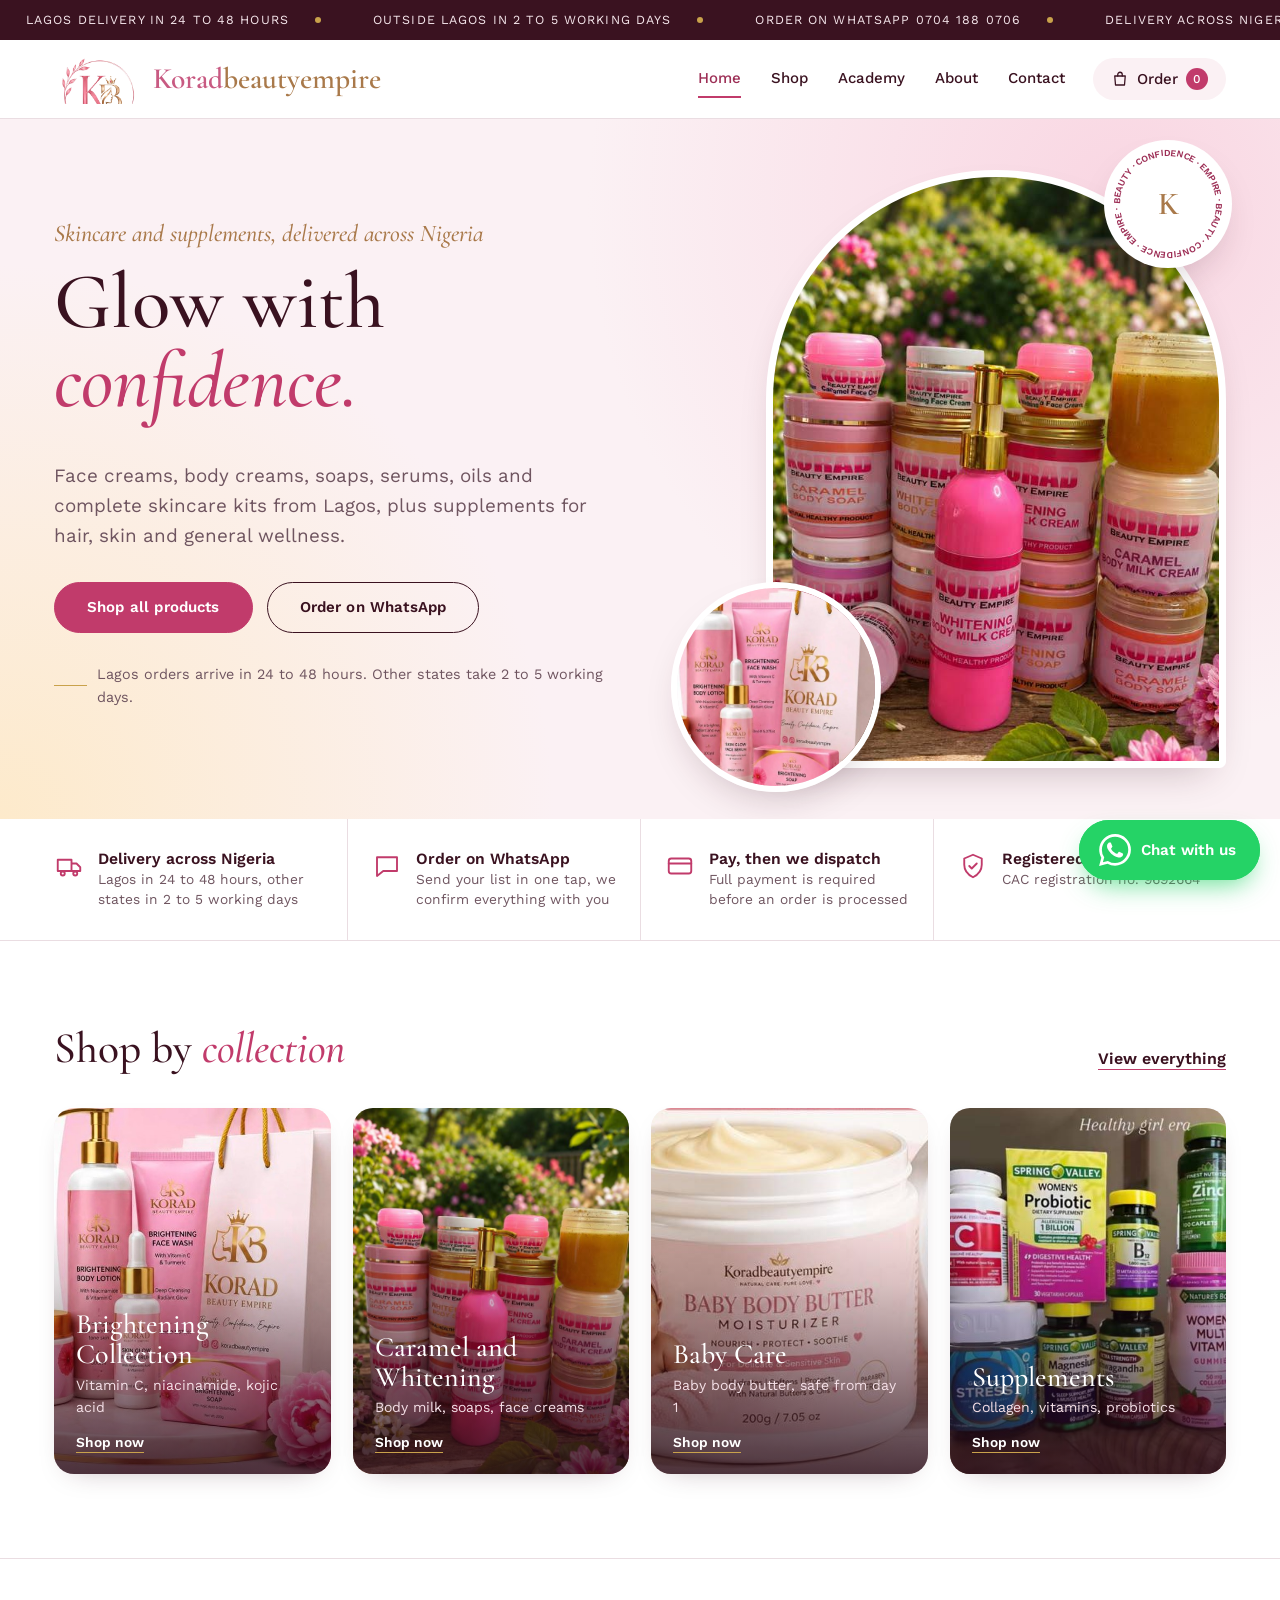
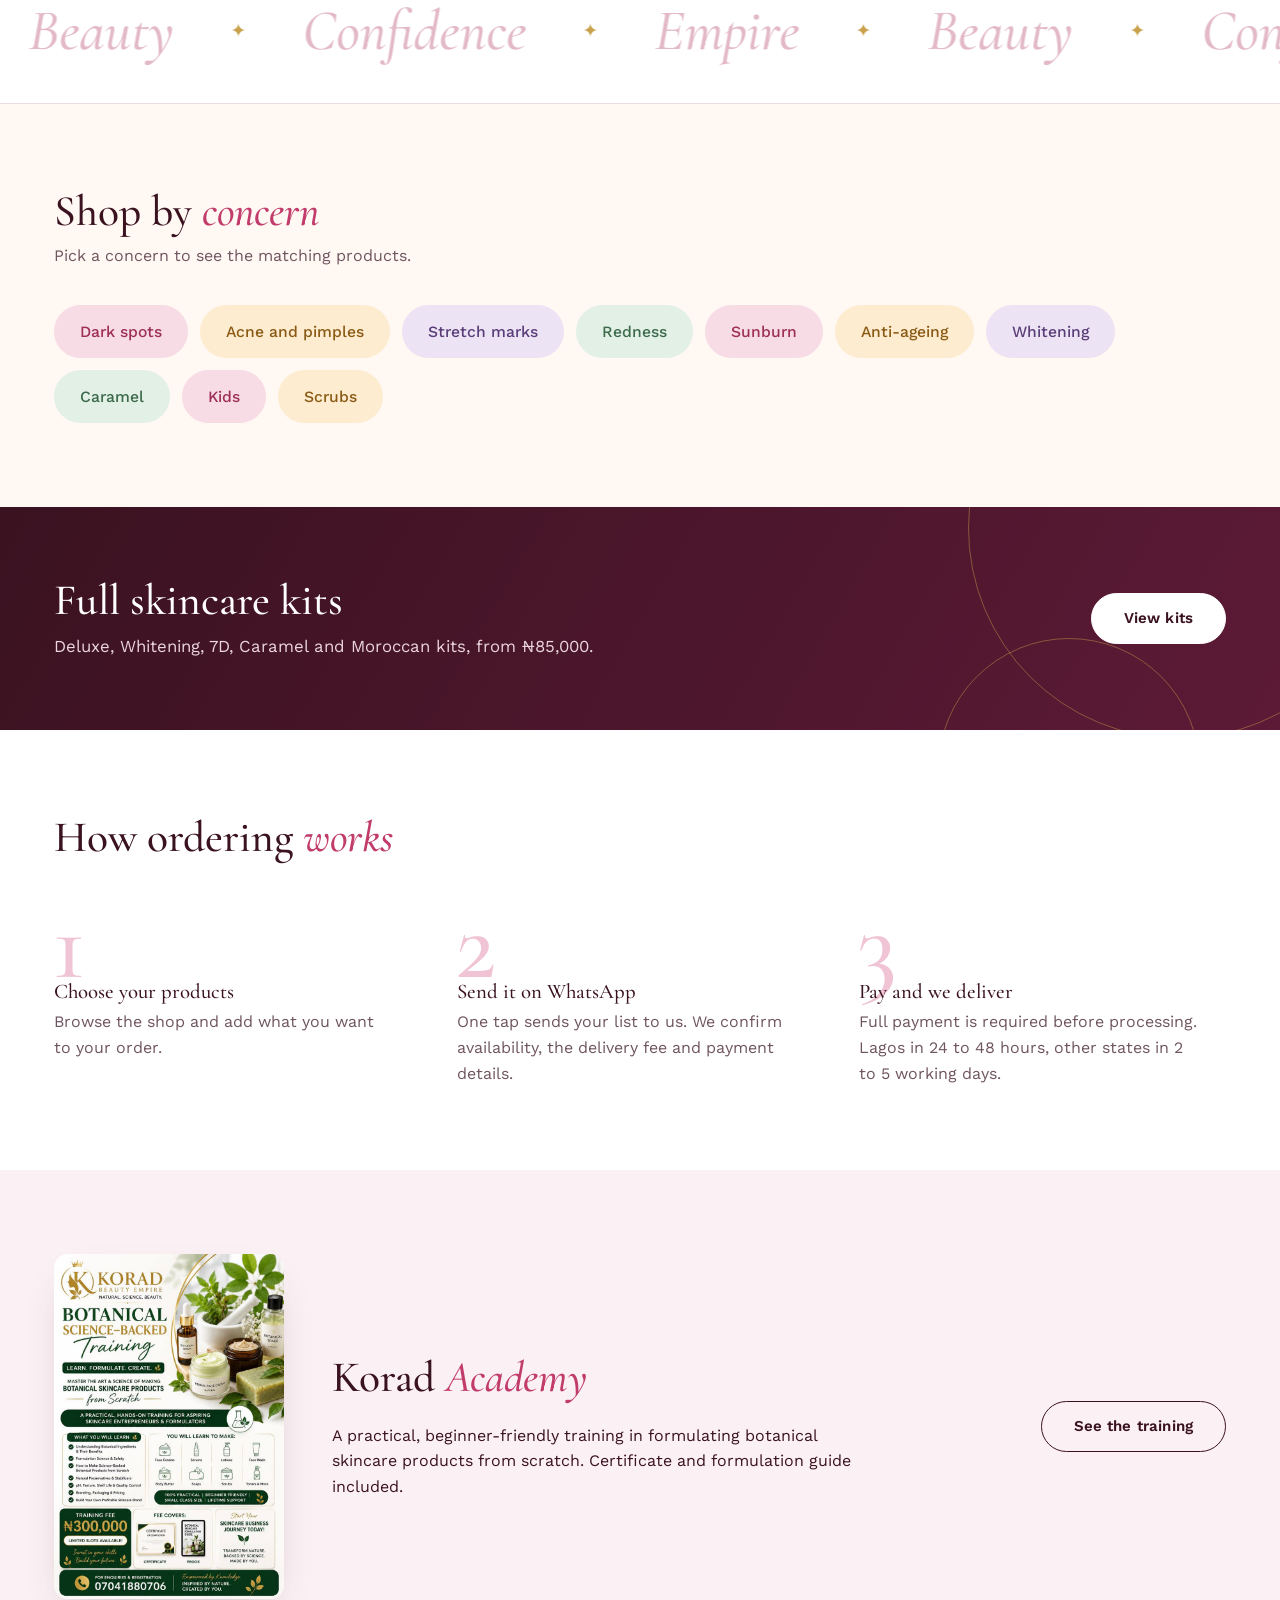
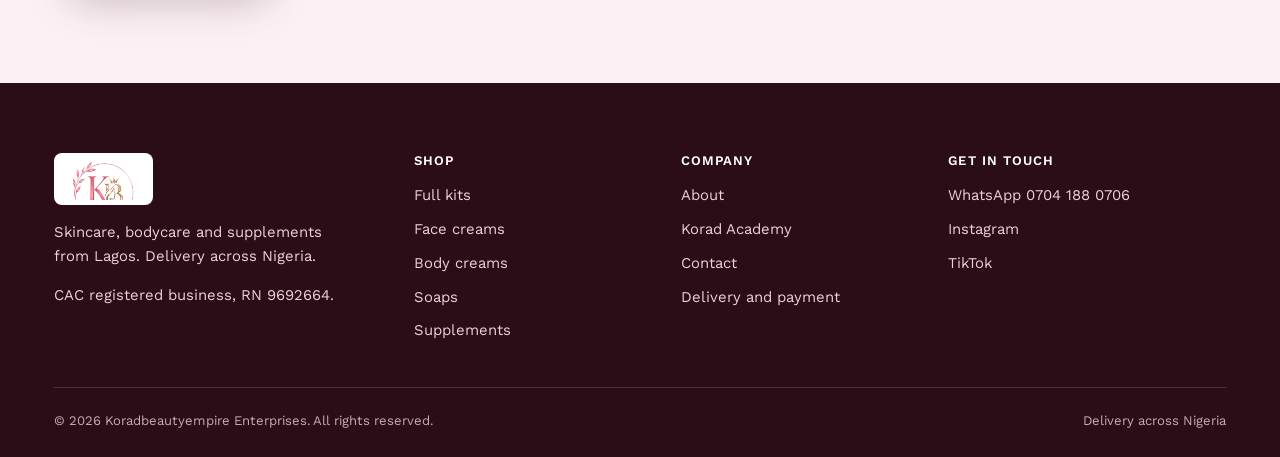
==== commit f9fb834f: "Add files via upload" ====
--- a/index.html
+++ b/index.html
@@ -8,12 +8,12 @@
 <meta property="og:title" content="Korad Beauty Empire | Skincare, bodycare and supplements in Nigeria">
 <meta property="og:description" content="Face creams, body creams, soaps, serums, oils and full skincare kits from Korad Beauty Empire, Lagos. Supplements too. Delivery across Nigeria, order on WhatsApp.">
 <meta property="og:type" content="website">
-<meta name="theme-color" content="#ffffff">
+<meta name="theme-color" content="#3a1220">
 <link rel="icon" href="images/logo-icon.png">
-<link rel="preconnect" href="https://fonts.googleapis.com">
-<link rel="preconnect" href="https://fonts.gstatic.com" crossorigin>
-<link href="https://fonts.googleapis.com/css2?family=Cormorant+Garamond:wght@500;600&family=Work+Sans:wght@400;500;600&display=swap" rel="stylesheet">
+<link rel="preload" href="fonts/cormorant-garamond-latin-500-normal.woff2" as="font" type="font/woff2" crossorigin>
+<link rel="preload" href="fonts/work-sans-latin-400-normal.woff2" as="font" type="font/woff2" crossorigin>
 <link rel="stylesheet" href="style.css">
+<script>document.documentElement.classList.add('js')</script>
 </head>
 <body>
 <a class="skip" href="#main">Skip to content</a>
@@ -22,71 +22,111 @@
   <section class="hero">
     <div class="wrap">
       <div class="hero-copy">
-        <h1>Glow with confidence.</h1>
-        <p class="lede">Face creams, body creams, soaps, serums, oils and complete skincare kits from Lagos, plus supplements for hair, skin and general wellness. Delivered across Nigeria.</p>
-        <div class="btn-row">
+        <p class="kicker reveal">Skincare and supplements, delivered across Nigeria</p>
+        <h1 class="reveal" style="--d:.1s">Glow with <em>confidence.</em></h1>
+        <p class="lede reveal" style="--d:.2s">Face creams, body creams, soaps, serums, oils and complete skincare kits from Lagos, plus supplements for hair, skin and general wellness.</p>
+        <div class="btn-row reveal" style="--d:.3s">
           <a class="btn" href="shop.html">Shop all products</a>
           <a class="btn outline" data-wa data-wa-text="Hello Korad Beauty Empire, I have a question." target="_blank" rel="noopener">Order on WhatsApp</a>
         </div>
-        <p class="hero-note">Lagos orders arrive in 24 to 48 hours. Other states take 2 to 5 working days.</p>
+        <p class="hero-note reveal" style="--d:.4s">Lagos orders arrive in 24 to 48 hours. Other states take 2 to 5 working days.</p>
       </div>
-      <div class="hero-img">
-        <img src="images/hero-products.jpg" alt="Korad caramel body soap, whitening body milk cream and face cream jars arranged among garden flowers">
+      <div class="hero-art reveal" style="--d:.2s">
+        <div class="arch"><img src="images/hero-products.jpg" alt="Korad caramel body soap, whitening body milk cream and face cream jars arranged among garden flowers"></div>
+        <div class="orb"><img src="images/brightening-cluster.jpg" alt="Korad brightening body lotion, face wash, serum and soap"></div>
+        <div class="spin" aria-hidden="true">
+          <svg viewBox="0 0 120 120"><defs><path id="ring" d="M60,60 m-45,0 a45,45 0 1,1 90,0 a45,45 0 1,1 -90,0"/></defs>
+            <text><textPath href="#ring" textLength="280" lengthAdjust="spacing">Beauty · Confidence · Empire · Beauty · Confidence · Empire ·</textPath></text></svg>
+          <b>K</b>
+        </div>
       </div>
+    </div>
+  </section>
+
+  <section class="trust">
+    <div class="wrap">
+      <div class="t reveal"><svg viewBox="0 0 24 24"><path d="M3 7h11v9H3zM14 10h4l3 3v3h-7z"/><circle cx="7" cy="18" r="1.6"/><circle cx="17" cy="18" r="1.6"/></svg><div><h3>Delivery across Nigeria</h3><p>Lagos in 24 to 48 hours, other states in 2 to 5 working days</p></div></div>
+      <div class="t reveal" style="--d:.08s"><svg viewBox="0 0 24 24"><path d="M4 5h16v11H9l-5 4z"/></svg><div><h3>Order on WhatsApp</h3><p>Send your list in one tap, we confirm everything with you</p></div></div>
+      <div class="t reveal" style="--d:.16s"><svg viewBox="0 0 24 24"><rect x="3" y="6" width="18" height="12" rx="2"/><path d="M3 10h18"/></svg><div><h3>Pay, then we dispatch</h3><p>Full payment is required before an order is processed</p></div></div>
+      <div class="t reveal" style="--d:.24s"><svg viewBox="0 0 24 24"><path d="M12 3l7 3v5c0 5-3 8-7 10-4-2-7-5-7-10V6z"/><path d="M9 12l2 2 4-4"/></svg><div><h3>Registered business</h3><p>CAC registration no. <span data-cac></span></p></div></div>
     </div>
   </section>
 
   <section>
     <div class="wrap">
-      <div class="sec-head"><h2>Shop by collection</h2><a class="link" href="shop.html">View everything</a></div>
+      <div class="sec-head reveal"><div><h2>Shop by <em>collection</em></h2></div><a class="link" href="shop.html">View everything</a></div>
       <div class="tiles">
-        <a class="tile" href="shop.html#brightening-collection">
-          <div class="img"><img src="images/brightening-cluster.jpg" alt="Korad brightening body lotion, face wash, serum and soap on a marble stand" loading="lazy"></div>
-          <h3>Brightening Collection</h3><p>Vitamin C, niacinamide, kojic acid</p>
+        <a class="tile reveal" href="shop.html#brightening-collection">
+          <img src="images/brightening-cluster.jpg" alt="Korad brightening body lotion, face wash, serum and soap on a marble stand" loading="lazy">
+          <div class="cap"><h3>Brightening Collection</h3><p>Vitamin C, niacinamide, kojic acid</p><span class="go">Shop now</span></div>
         </a>
-        <a class="tile" href="shop.html#body-creams">
-          <div class="img"><img src="images/hero-products.jpg" alt="Korad caramel and whitening body creams and soaps" loading="lazy" style="object-position:center 60%"></div>
-          <h3>Caramel and Whitening</h3><p>Body milk, soaps, face creams</p>
+        <a class="tile reveal" style="--d:.1s" href="shop.html#body-creams">
+          <img src="images/hero-products.jpg" alt="Korad caramel and whitening body creams and soaps" loading="lazy" style="object-position:center 62%">
+          <div class="cap"><h3>Caramel and Whitening</h3><p>Body milk, soaps, face creams</p><span class="go">Shop now</span></div>
         </a>
-        <a class="tile" href="shop.html#baby-care">
-          <div class="img"><img src="images/baby-butter-jars.jpg" alt="Korad Baby Body Butter Moisturizer" loading="lazy" style="object-position:30% center"></div>
-          <h3>Baby Care</h3><p>Baby body butter, safe from day 1</p>
+        <a class="tile reveal" style="--d:.2s" href="shop.html#baby-care">
+          <img src="images/baby-butter-jars.jpg" alt="Korad Baby Body Butter Moisturizer" loading="lazy" style="object-position:32% center">
+          <div class="cap"><h3>Baby Care</h3><p>Baby body butter, safe from day 1</p><span class="go">Shop now</span></div>
         </a>
-        <a class="tile" href="shop.html#supplements">
-          <div class="img"><img src="images/supplements-group.jpg" alt="Supplements including probiotics, magnesium, zinc and multivitamin gummies" loading="lazy"></div>
-          <h3>Supplements</h3><p>Collagen, vitamins, probiotics and more</p>
+        <a class="tile reveal" style="--d:.3s" href="shop.html#supplements">
+          <img src="images/supplements-group.jpg" alt="Supplements including probiotics, magnesium, zinc and multivitamin gummies" loading="lazy">
+          <div class="cap"><h3>Supplements</h3><p>Collagen, vitamins, probiotics</p><span class="go">Shop now</span></div>
         </a>
+      </div>
+    </div>
+  </section>
+
+  <div class="type-band" aria-hidden="true">
+    <div class="marquee"><div class="marquee-track" data-repeat><span class="marquee-group"><span class="item">Beauty</span><span class="item">Confidence</span><span class="item">Empire</span></span></div></div>
+  </div>
+
+  <section class="cream">
+    <div class="wrap">
+      <div class="sec-head reveal"><div><h2>Shop by <em>concern</em></h2><p class="sec-sub">Pick a concern to see the matching products.</p></div></div>
+      <div class="chips reveal">
+        <a class="chip" href="shop.html?q=dark%20spot">Dark spots</a>
+        <a class="chip" href="shop.html?q=acne">Acne and pimples</a>
+        <a class="chip" href="shop.html?q=stretch">Stretch marks</a>
+        <a class="chip" href="shop.html?q=redness">Redness</a>
+        <a class="chip" href="shop.html?q=sunburn">Sunburn</a>
+        <a class="chip" href="shop.html?q=anti%20age">Anti-ageing</a>
+        <a class="chip" href="shop.html?q=whitening">Whitening</a>
+        <a class="chip" href="shop.html?q=caramel">Caramel</a>
+        <a class="chip" href="shop.html?q=kiddies">Kids</a>
+        <a class="chip" href="shop.html?q=scrub">Scrubs</a>
       </div>
     </div>
   </section>
 
   <section class="band">
     <div class="wrap">
-      <div>
+      <div class="reveal">
         <h2>Full skincare kits</h2>
         <p>Deluxe, Whitening, 7D, Caramel and Moroccan kits, from <span data-min-price="Full Kits"></span>.</p>
       </div>
-      <a class="btn light" href="shop.html#full-kits">View kits</a>
+      <a class="btn light reveal" style="--d:.1s" href="shop.html#full-kits">View kits</a>
     </div>
   </section>
 
   <section>
     <div class="wrap">
-      <div class="facts">
-        <div><h3>Delivery</h3><p>Within Lagos in 24 to 48 hours. Outside Lagos in 2 to 5 working days. The delivery fee depends on your location.</p></div>
-        <div><h3>Ordering and payment</h3><p>Build your order on this site and send it to us on WhatsApp. Full payment is required before an order is processed.</p></div>
-        <div><h3>Registered business</h3><p><span data-legal></span>, registered with the Corporate Affairs Commission, RN <span data-cac></span>.</p></div>
+      <div class="sec-head reveal"><div><h2>How ordering <em>works</em></h2></div></div>
+      <div class="steps">
+        <div class="step reveal"><h3>Choose your products</h3><p>Browse the shop and add what you want to your order.</p></div>
+        <div class="step reveal" style="--d:.12s"><h3>Send it on WhatsApp</h3><p>One tap sends your list to us. We confirm availability, the delivery fee and payment details.</p></div>
+        <div class="step reveal" style="--d:.24s"><h3>Pay and we deliver</h3><p>Full payment is required before processing. Lagos in 24 to 48 hours, other states in 2 to 5 working days.</p></div>
       </div>
     </div>
   </section>
 
   <section class="blush">
-    <div class="wrap split-band">
-      <div>
-        <h2>Korad Academy</h2>
-        <p style="max-width:56ch;margin:0">A practical, beginner-friendly training in formulating botanical skincare products from scratch. Certificate and formulation guide included.</p>
+    <div class="wrap teaser">
+      <img class="reveal" src="images/academy-botanical.jpg" alt="Korad Academy botanical training poster" loading="lazy">
+      <div class="reveal" style="--d:.1s">
+        <h2>Korad <em>Academy</em></h2>
+        <p style="max-width:54ch;margin:0">A practical, beginner-friendly training in formulating botanical skincare products from scratch. Certificate and formulation guide included.</p>
       </div>
-      <a class="btn outline" href="academy.html">See the training</a>
+      <a class="btn outline reveal" style="--d:.2s" href="academy.html">See the training</a>
     </div>
   </section>
 </main>
--- a/style.css
+++ b/style.css
@@ -1,189 +1,307 @@
+/* ---------- fonts (hosted with the site) ---------- */
+@font-face{font-family:'Cormorant Garamond';font-weight:500;font-style:normal;font-display:swap;src:url(fonts/cormorant-garamond-latin-500-normal.woff2) format('woff2');unicode-range:U+0000-00FF,U+0131,U+0152-0153,U+02BB-02BC,U+02C6,U+02DA,U+02DC,U+2000-206F,U+2074,U+20AC,U+2122,U+2191,U+2193,U+2212,U+2215,U+FEFF,U+FFFD}
+@font-face{font-family:'Cormorant Garamond';font-weight:500;font-style:normal;font-display:swap;src:url(fonts/cormorant-garamond-latin-ext-500-normal.woff2) format('woff2');unicode-range:U+0100-02BA,U+02BD-02C5,U+02C7-02CC,U+02CE-02D7,U+02DD-02FF,U+0304,U+0308,U+0329,U+1D00-1DBF,U+1E00-1E9F,U+1EF2-1EFF,U+2020,U+20A0-20AB,U+20AD-20C0,U+2113,U+2C60-2C7F,U+A720-A7FF}
+@font-face{font-family:'Cormorant Garamond';font-weight:600;font-style:normal;font-display:swap;src:url(fonts/cormorant-garamond-latin-600-normal.woff2) format('woff2');unicode-range:U+0000-00FF,U+0131,U+0152-0153,U+02BB-02BC,U+02C6,U+02DA,U+02DC,U+2000-206F,U+2074,U+20AC,U+2122,U+2191,U+2193,U+2212,U+2215,U+FEFF,U+FFFD}
+@font-face{font-family:'Cormorant Garamond';font-weight:600;font-style:normal;font-display:swap;src:url(fonts/cormorant-garamond-latin-ext-600-normal.woff2) format('woff2');unicode-range:U+0100-02BA,U+02BD-02C5,U+02C7-02CC,U+02CE-02D7,U+02DD-02FF,U+0304,U+0308,U+0329,U+1D00-1DBF,U+1E00-1E9F,U+1EF2-1EFF,U+2020,U+20A0-20AB,U+20AD-20C0,U+2113,U+2C60-2C7F,U+A720-A7FF}
+@font-face{font-family:'Cormorant Garamond';font-weight:500;font-style:italic;font-display:swap;src:url(fonts/cormorant-garamond-latin-500-italic.woff2) format('woff2')}
+@font-face{font-family:'Work Sans';font-weight:400;font-style:normal;font-display:swap;src:url(fonts/work-sans-latin-400-normal.woff2) format('woff2');unicode-range:U+0000-00FF,U+0131,U+0152-0153,U+02BB-02BC,U+02C6,U+02DA,U+02DC,U+2000-206F,U+2074,U+20AC,U+2122,U+2191,U+2193,U+2212,U+2215,U+FEFF,U+FFFD}
+@font-face{font-family:'Work Sans';font-weight:400;font-style:normal;font-display:swap;src:url(fonts/work-sans-latin-ext-400-normal.woff2) format('woff2');unicode-range:U+0100-02BA,U+02BD-02C5,U+02C7-02CC,U+02CE-02D7,U+02DD-02FF,U+0304,U+0308,U+0329,U+1D00-1DBF,U+1E00-1E9F,U+1EF2-1EFF,U+2020,U+20A0-20AB,U+20AD-20C0,U+2113,U+2C60-2C7F,U+A720-A7FF}
+@font-face{font-family:'Work Sans';font-weight:500;font-style:normal;font-display:swap;src:url(fonts/work-sans-latin-500-normal.woff2) format('woff2');unicode-range:U+0000-00FF,U+0131,U+0152-0153,U+02BB-02BC,U+02C6,U+02DA,U+02DC,U+2000-206F,U+2074,U+20AC,U+2122,U+2191,U+2193,U+2212,U+2215,U+FEFF,U+FFFD}
+@font-face{font-family:'Work Sans';font-weight:500;font-style:normal;font-display:swap;src:url(fonts/work-sans-latin-ext-500-normal.woff2) format('woff2');unicode-range:U+0100-02BA,U+02BD-02C5,U+02C7-02CC,U+02CE-02D7,U+02DD-02FF,U+0304,U+0308,U+0329,U+1D00-1DBF,U+1E00-1E9F,U+1EF2-1EFF,U+2020,U+20A0-20AB,U+20AD-20C0,U+2113,U+2C60-2C7F,U+A720-A7FF}
+@font-face{font-family:'Work Sans';font-weight:600;font-style:normal;font-display:swap;src:url(fonts/work-sans-latin-600-normal.woff2) format('woff2');unicode-range:U+0000-00FF,U+0131,U+0152-0153,U+02BB-02BC,U+02C6,U+02DA,U+02DC,U+2000-206F,U+2074,U+20AC,U+2122,U+2191,U+2193,U+2212,U+2215,U+FEFF,U+FFFD}
+@font-face{font-family:'Work Sans';font-weight:600;font-style:normal;font-display:swap;src:url(fonts/work-sans-latin-ext-600-normal.woff2) format('woff2');unicode-range:U+0100-02BA,U+02BD-02C5,U+02C7-02CC,U+02CE-02D7,U+02DD-02FF,U+0304,U+0308,U+0329,U+1D00-1DBF,U+1E00-1E9F,U+1EF2-1EFF,U+2020,U+20A0-20AB,U+20AD-20C0,U+2113,U+2C60-2C7F,U+A720-A7FF}
+
 :root{
-  --ink:#3a1220; --ink-soft:#6f5560; --rose:#c13b6b; --rose-dark:#9d2f56;
-  --blush:#fbf1f4; --line:#eadde2; --bronze:#a9794a; --white:#fff;
+  --ink:#3a1220; --ink-soft:#6f5560; --rose:#c13b6b; --rose-dark:#9d2f56; --rose-soft:#f7dbe5;
+  --blush:#fbf1f4; --cream:#fff8f3; --gold:#c9a24b; --line:#eadde2; --bronze:#a9794a;
+  --serif:'Cormorant Garamond',Georgia,'Times New Roman',serif; --sans:'Work Sans',system-ui,-apple-system,'Segoe UI',sans-serif;
+  --shadow:0 18px 40px -18px rgba(58,18,32,.28);
 }
 *{box-sizing:border-box}
 html{scroll-behavior:smooth}
-body{margin:0;font:400 16px/1.6 'Work Sans',system-ui,sans-serif;color:var(--ink);background:#fff;-webkit-font-smoothing:antialiased}
+body{margin:0;font:400 16px/1.6 var(--sans);color:var(--ink);background:#fff;-webkit-font-smoothing:antialiased;overflow-x:hidden}
 img{max-width:100%;display:block}
 a{color:inherit}
-h1,h2,h3{font-family:'Cormorant Garamond',Georgia,serif;font-weight:500;line-height:1.1;margin:0 0 .5em}
-h1{font-size:clamp(2.6rem,5.6vw,4.4rem);line-height:1.02}
-h2{font-size:clamp(1.9rem,3.2vw,2.6rem)}
+h1,h2,h3{font-family:var(--serif);font-weight:500;line-height:1.08;margin:0 0 .5em}
+h1{font-size:clamp(2.9rem,6.2vw,5.2rem);line-height:1}
+h1 em,h2 em{font-style:italic;color:var(--rose)}
+h2{font-size:clamp(2rem,3.4vw,2.9rem)}
 h3{font-size:1.3rem}
 p{margin:0 0 1em}
-.wrap{max-width:1200px;margin:0 auto;padding:0 24px}
-.narrow{max-width:760px}
-section{padding:72px 0}
+.wrap{max-width:1220px;margin:0 auto;padding:0 24px}
+.narrow{max-width:780px}
+section{padding:84px 0}
 .blush{background:var(--blush)}
+.cream{background:var(--cream)}
 .skip{position:absolute;left:-999px}
 .skip:focus{left:12px;top:12px;background:#fff;padding:8px 14px;z-index:100;border:1px solid var(--ink)}
-:focus-visible{outline:2px solid var(--rose);outline-offset:2px}
+:focus-visible{outline:2px solid var(--rose);outline-offset:3px}
+
+/* reveal on scroll */
+.js .reveal{opacity:0;transform:translateY(26px);transition:opacity .9s cubic-bezier(.2,.7,.2,1),transform .9s cubic-bezier(.2,.7,.2,1);transition-delay:var(--d,0s)}
+.js .reveal.in{opacity:1;transform:none}
 
 /* buttons */
-.btn{display:inline-block;font:600 .92rem/1 'Work Sans',sans-serif;letter-spacing:.02em;text-decoration:none;
-  padding:15px 28px;border:1.5px solid var(--rose);background:var(--rose);color:#fff;border-radius:2px;cursor:pointer}
-.btn:hover{background:var(--rose-dark);border-color:var(--rose-dark)}
+.btn{display:inline-flex;align-items:center;justify-content:center;gap:8px;font:600 .94rem/1 var(--sans);letter-spacing:.01em;text-decoration:none;
+  padding:17px 32px;border:1.5px solid var(--rose);background:var(--rose);color:#fff;border-radius:999px;cursor:pointer;transition:background .2s,transform .2s,box-shadow .2s}
+.btn:hover{background:var(--rose-dark);border-color:var(--rose-dark);transform:translateY(-2px);box-shadow:0 12px 24px -12px rgba(193,59,107,.7)}
 .btn.outline{background:transparent;color:var(--ink);border-color:var(--ink)}
-.btn.outline:hover{background:var(--ink);color:#fff}
+.btn.outline:hover{background:var(--ink);color:#fff;box-shadow:none}
 .btn.light{background:#fff;border-color:#fff;color:var(--ink)}
-.btn.light:hover{background:var(--blush);border-color:var(--blush)}
-.btn.block{display:block;width:100%;text-align:center}
-.link{font-weight:600;text-decoration:underline;text-underline-offset:4px}
-
-/* top bar + header */
-.announce{background:var(--ink);color:#f6e7ec;font-size:.8rem;text-align:center;padding:8px 16px}
-#site-header{position:sticky;top:0;z-index:40;background:#fff;border-bottom:1px solid var(--line)}
-.header-inner{display:flex;align-items:center;gap:28px;height:74px}
+.btn.light:hover{background:var(--rose-soft);border-color:var(--rose-soft);box-shadow:none}
+.btn.block{display:flex;width:100%}
+.link{font-weight:600;text-decoration:underline;text-underline-offset:5px;text-decoration-color:var(--rose)}
+.btn-row{display:flex;gap:14px;flex-wrap:wrap;margin-top:30px}
+
+/* ticker */
+.ticker{background:var(--ink);color:#f6e7ec;overflow:hidden;font-size:.78rem;letter-spacing:.09em;text-transform:uppercase;padding:10px 0}
+.marquee{overflow:hidden;white-space:nowrap}
+.marquee-track{display:inline-flex;animation:marquee var(--speed,40s) linear infinite;will-change:transform}
+.marquee:hover .marquee-track{animation-play-state:paused}
+.marquee-group{display:inline-flex;flex-shrink:0}
+.ticker .item{padding:0 26px;display:inline-flex;align-items:center;gap:26px}
+.ticker .item::after{content:"";width:6px;height:6px;border-radius:50%;background:var(--gold)}
+@keyframes marquee{from{transform:translateX(0)}to{transform:translateX(-25%)}}
+@keyframes marquee-rev{from{transform:translateX(-25%)}to{transform:translateX(0)}}
+
+/* header */
+#site-header{position:sticky;top:0;z-index:40;background:rgba(255,255,255,.96);border-bottom:1px solid var(--line)}
+.header-inner{display:flex;align-items:center;gap:28px;height:78px}
 .brand{display:flex;align-items:center;gap:10px;text-decoration:none;margin-right:auto}
-.brand img{height:46px;width:auto}
-.wordmark{font-family:'Cormorant Garamond',Georgia,serif;font-size:1.75rem;font-weight:600;line-height:1}
+.brand img{height:50px;width:auto}
+.wordmark{font-family:var(--serif);font-size:1.85rem;font-weight:600;line-height:1}
 .wordmark .w1{color:#c85a82}.wordmark .w2{color:var(--bronze)}
-.main-nav{display:flex;gap:28px}
-.main-nav a{text-decoration:none;font-size:.93rem;font-weight:500;padding:6px 0;border-bottom:2px solid transparent}
-.main-nav a:hover,.main-nav a[aria-current=page]{border-bottom-color:var(--rose)}
-.cart-btn,.nav-toggle{font:500 .93rem 'Work Sans',sans-serif;background:none;border:0;color:var(--ink);cursor:pointer;padding:8px 0}
-.cart-btn span{display:inline-block;min-width:22px;height:22px;line-height:22px;text-align:center;background:var(--rose);color:#fff;border-radius:11px;font-size:.75rem;margin-left:4px}
+.main-nav{display:flex;gap:30px}
+.main-nav a{text-decoration:none;font-size:.94rem;font-weight:500;padding:6px 0;border-bottom:2px solid transparent;transition:border-color .2s,color .2s}
+.main-nav a:hover,.main-nav a[aria-current=page]{border-bottom-color:var(--rose);color:var(--rose-dark)}
+.cart-btn,.nav-toggle{font:500 .94rem var(--sans);background:none;border:0;color:var(--ink);cursor:pointer;padding:8px 0}
+.cart-btn{display:inline-flex;align-items:center;gap:8px;background:var(--blush);padding:10px 18px;border-radius:999px}
+.cart-btn svg{width:18px;height:18px}
+.cart-btn span{display:inline-block;min-width:22px;height:22px;line-height:22px;text-align:center;background:var(--rose);color:#fff;border-radius:11px;font-size:.75rem}
 .nav-toggle{display:none}
 @media(max-width:860px){
-  .header-inner{gap:18px}
+  .header-inner{gap:14px;height:68px}
   .nav-toggle{display:block}
-  .main-nav{display:none;position:absolute;left:0;right:0;top:100%;background:#fff;border-bottom:1px solid var(--line);flex-direction:column;gap:0;padding:8px 24px 16px}
+  .main-nav{display:none;position:absolute;left:0;right:0;top:100%;background:#fff;border-bottom:1px solid var(--line);flex-direction:column;gap:0;padding:6px 24px 14px;box-shadow:0 20px 30px -20px rgba(58,18,32,.3)}
   .main-nav.open{display:flex}
-  .main-nav a{padding:14px 0;border-bottom:1px solid var(--line)}
-  .wordmark{font-size:1.45rem}
-}
-
-/* home */
-.hero{background:var(--blush);padding:0}
-.hero .wrap{display:grid;grid-template-columns:1.05fr .95fr;gap:56px;align-items:center;min-height:620px}
-.hero-copy{padding:56px 0}
-.hero-copy p.lede{font-size:1.15rem;max-width:44ch;color:var(--ink-soft)}
-.btn-row{display:flex;gap:14px;flex-wrap:wrap;margin-top:28px}
-.hero-note{margin-top:28px;font-size:.88rem;color:var(--ink-soft)}
-.hero-img{height:100%;min-height:520px}
-.hero-img img{width:100%;height:100%;max-height:640px;object-fit:cover;object-position:center 55%}
+  .main-nav a{padding:15px 0;border-bottom:1px solid var(--line)}
+  .wordmark{font-size:1.45rem}.brand img{height:42px}
+}
+@media(max-width:560px){
+  .wordmark{font-size:1.18rem}.brand img{height:34px}.brand{gap:6px}
+  .cart-btn{padding:9px 12px}.cart-btn .lbl{display:none}
+  .header-inner{gap:10px}
+}
+
+/* hero */
+.hero{padding:0;background:radial-gradient(circle at 88% 12%,#f9d6e2 0,transparent 42%),radial-gradient(circle at 0% 100%,#fdeacb 0,transparent 38%),var(--blush);overflow:hidden}
+.hero .wrap{display:grid;grid-template-columns:1.02fr .98fr;gap:40px;align-items:center;min-height:700px}
+.hero-copy{padding:70px 0}
+.hero-copy .kicker{font-family:var(--serif);font-style:italic;font-size:1.5rem;color:var(--bronze);margin-bottom:.4em}
+.hero-copy p.lede{font-size:1.18rem;max-width:46ch;color:var(--ink-soft);margin-top:1.1em}
+.hero-note{margin-top:30px;font-size:.9rem;color:var(--ink-soft);display:flex;align-items:center;gap:10px}
+.hero-note::before{content:"";width:34px;height:1px;background:var(--gold)}
+.hero-art{position:relative;padding:36px 0 36px 30px}
+.arch{width:min(100%,460px);margin-left:auto;aspect-ratio:4/5.2;border-radius:999px 999px 28px 28px;overflow:hidden;box-shadow:var(--shadow);border:7px solid #fff;background:#fff}
+.arch img{width:100%;height:100%;object-fit:cover;object-position:center 60%;transform:scale(1.04)}
+.orb{position:absolute;left:0;bottom:12px;width:min(44%,210px);aspect-ratio:1;border-radius:50%;overflow:hidden;border:6px solid #fff;box-shadow:var(--shadow);transform:translateY(var(--py,0px))}
+.orb img{width:100%;height:100%;object-fit:cover;object-position:center 30%}
+.spin{position:absolute;right:-6px;top:6px;width:128px;height:128px;border-radius:50%;background:#fff;box-shadow:var(--shadow);display:grid;place-items:center}
+.spin svg{position:absolute;inset:0;width:100%;height:100%;animation:spin 26s linear infinite}
+.spin text{font:600 8.6px var(--sans);letter-spacing:.14em;fill:var(--rose-dark);text-transform:uppercase}
+.spin b{font:600 2rem var(--serif);color:var(--bronze)}
+@keyframes spin{to{transform:rotate(360deg)}}
 @media(max-width:900px){
-  .hero .wrap{grid-template-columns:1fr;gap:0;min-height:0}
-  .hero-img{order:-1;min-height:0;margin:0 -24px}
-  .hero-img img{height:360px}
-  .hero-copy{padding:36px 0 48px}
-}
-.sec-head{display:flex;justify-content:space-between;align-items:baseline;gap:20px;margin-bottom:28px}
+  .hero .wrap{grid-template-columns:1fr;min-height:0;gap:0}
+  .hero-copy{padding:44px 0 6px}
+  .hero-art{padding:24px 0 40px;margin:0 auto;max-width:420px;width:100%}
+  .arch{margin:0 auto 0 auto;width:86%;margin-left:auto}
+  .orb{width:38%}
+  .spin{width:100px;height:100px}.spin text{font-size:8px}.spin b{font-size:1.5rem}
+}
+
+/* trust strip */
+.trust{padding:0;border-bottom:1px solid var(--line)}
+.trust .wrap{display:grid;grid-template-columns:repeat(4,1fr)}
+.trust .t{display:flex;gap:14px;align-items:flex-start;padding:30px 24px 30px 0}
+.trust .t+.t{padding-left:24px;border-left:1px solid var(--line)}
+.trust svg{width:30px;height:30px;flex:none;stroke:var(--rose);fill:none;stroke-width:1.5;stroke-linecap:round;stroke-linejoin:round;margin-top:2px}
+.trust h3{font:600 .98rem var(--sans);margin:0 0 2px}
+.trust p{margin:0;font-size:.86rem;color:var(--ink-soft);line-height:1.45}
+@media(max-width:900px){.trust .wrap{grid-template-columns:1fr 1fr}.trust .t,.trust .t+.t{padding:22px 14px 22px 0;border:0}.trust .t:nth-child(even){padding-left:14px;border-left:1px solid var(--line)}}
+@media(max-width:520px){.trust .wrap{grid-template-columns:1fr}.trust .t:nth-child(even){border:0;padding-left:0}.trust .t{padding:16px 0}}
+
+/* section heads */
+.sec-head{flex-wrap:wrap;display:flex;justify-content:space-between;align-items:flex-end;gap:20px;margin-bottom:36px}
 .sec-head h2{margin:0}
+.sec-sub{color:var(--ink-soft);margin:.5em 0 0;max-width:52ch}
+
+/* tiles */
 .tiles{display:grid;grid-template-columns:repeat(4,1fr);gap:22px}
-.tile{display:block;text-decoration:none}
-.tile .img{aspect-ratio:4/5;overflow:hidden;background:var(--blush)}
-.tile img{width:100%;height:100%;object-fit:cover;transition:transform .4s}
-.tile:hover img{transform:scale(1.03)}
-.tile h3{margin:14px 0 2px}
-.tile p{margin:0;font-size:.9rem;color:var(--ink-soft)}
-@media(max-width:900px){.tiles{grid-template-columns:repeat(2,1fr)}}
-.band{background:var(--ink);color:#fff;padding:56px 0}
-.band .wrap{display:flex;justify-content:space-between;align-items:center;gap:28px;flex-wrap:wrap}
+.tile{position:relative;display:block;aspect-ratio:4/5.3;border-radius:20px;overflow:hidden;text-decoration:none;color:#fff;background:var(--blush);box-shadow:0 10px 30px -18px rgba(58,18,32,.4)}
+.tile img{position:absolute;inset:0;width:100%;height:100%;object-fit:cover;transition:transform .8s cubic-bezier(.2,.7,.2,1)}
+.tile:hover img{transform:scale(1.07)}
+.tile::after{content:"";position:absolute;inset:0;background:linear-gradient(to top,rgba(40,10,22,.82) 0,rgba(40,10,22,.15) 52%,transparent 70%)}
+.tile .cap{position:absolute;left:22px;right:22px;bottom:20px;z-index:2}
+.tile h3{color:#fff;font-size:1.75rem;margin:0 0 4px}
+.tile p{margin:0 0 10px;font-size:.88rem;color:#f4dfe6}
+.tile .go{font-weight:600;font-size:.86rem;border-bottom:1px solid var(--gold);padding-bottom:2px}
+@media(max-width:900px){.tiles{grid-template-columns:repeat(2,1fr);gap:14px}.tile h3{font-size:1.35rem}.tile .cap{left:14px;right:14px}}
+
+/* concern chips */
+.chips{display:flex;flex-wrap:wrap;gap:12px}
+.chip{padding:14px 26px;border-radius:999px;text-decoration:none;font-weight:500;font-size:.98rem;background:var(--rose-soft);color:var(--rose-dark);transition:transform .2s,background .2s,color .2s}
+.chip:nth-child(4n+2){background:#fdecd0;color:#8a5a14}
+.chip:nth-child(4n+3){background:#ece4f4;color:#5b3d7a}
+.chip:nth-child(4n+4){background:#e3f0e6;color:#3b6a4a}
+.chip:hover{background:var(--ink);color:#fff;transform:translateY(-3px)}
+
+/* type band */
+.type-band{background:#fff;padding:26px 0;border-top:1px solid var(--line);border-bottom:1px solid var(--line);overflow:hidden}
+.type-band .marquee-track{animation-name:marquee-rev;--speed:70s}
+.type-band .item{font-family:var(--serif);font-style:italic;font-size:clamp(2.2rem,4.6vw,3.6rem);color:#e3b9c8;padding:0 28px;display:inline-flex;align-items:center;gap:56px}
+.type-band .item::after{content:"\2726";font-style:normal;font-size:1.2rem;color:var(--gold)}
+
+/* steps */
+.steps{display:grid;grid-template-columns:repeat(3,1fr);gap:36px;counter-reset:s}
+.step{position:relative;padding-top:84px}
+.step::before{counter-increment:s;content:counter(s);position:absolute;top:-4px;left:-2px;font:500 6.4rem/1 var(--serif);color:#f0c4d4}
+.step h3{position:relative;margin-bottom:.3em}
+.step p{position:relative;color:var(--ink-soft);margin:0;max-width:34ch}
+@media(max-width:760px){.steps{grid-template-columns:1fr;gap:26px}}
+
+/* band */
+.band{background:linear-gradient(120deg,#3a1220 0,#5c1a36 100%);color:#fff;padding:70px 0;position:relative;overflow:hidden}
+.band::before,.band::after{content:"";position:absolute;border:1px solid rgba(201,162,75,.45);border-radius:50%}
+.band::before{width:420px;height:420px;right:-110px;top:-190px}
+.band::after{width:260px;height:260px;right:80px;bottom:-170px}
+.band .wrap{display:flex;justify-content:space-between;align-items:center;gap:28px;flex-wrap:wrap;position:relative;z-index:1}
 .band h2{color:#fff;margin-bottom:.2em}
-.band p{margin:0;color:#e9d3db}
-.facts{display:grid;grid-template-columns:repeat(3,1fr);border-top:1px solid var(--line);border-bottom:1px solid var(--line)}
-.facts div{padding:30px 32px 30px 0}
-.facts div+div{padding-left:32px;border-left:1px solid var(--line)}
-.facts h3{margin-bottom:.3em}
-.facts p{margin:0;color:var(--ink-soft);font-size:.95rem}
-@media(max-width:760px){.facts{grid-template-columns:1fr}.facts div,.facts div+div{padding:22px 0;border-left:0}.facts div+div{border-top:1px solid var(--line)}}
-.split-band{display:grid;grid-template-columns:1fr auto;gap:32px;align-items:center}
-@media(max-width:700px){.split-band{grid-template-columns:1fr}}
-
-/* page titles + prose */
-.page-title{padding:56px 0 36px}
-.page-title p{max-width:58ch;color:var(--ink-soft);font-size:1.05rem;margin:0}
+.band p{margin:0;color:#ecd5de;font-size:1.05rem}
+
+/* academy teaser */
+.teaser{display:grid;grid-template-columns:auto 1fr auto;gap:48px;align-items:center}
+.teaser img{width:230px;border-radius:14px;box-shadow:var(--shadow);transform:rotate(-3deg);transition:transform .4s}
+.teaser:hover img{transform:rotate(0)}
+@media(max-width:820px){.teaser{grid-template-columns:1fr;gap:26px}.teaser img{width:170px}}
+
+/* page header */
+.page-hero{background:radial-gradient(circle at 90% 0,#f9d6e2 0,transparent 45%),var(--blush);padding:66px 0 54px;border-bottom:1px solid var(--line)}
+.page-hero h1{font-size:clamp(2.6rem,5vw,4.2rem);margin-bottom:.25em}
+.page-hero p{max-width:58ch;color:var(--ink-soft);font-size:1.1rem;margin:0}
+
 .two-col{display:grid;grid-template-columns:1fr 1fr;gap:64px;align-items:start}
 @media(max-width:860px){.two-col{grid-template-columns:1fr;gap:36px}}
-.prose h2{margin-top:1.4em}
+.round{border-radius:20px;box-shadow:var(--shadow);width:100%}
+.prose h2{margin-top:1.5em}
 .prose h2:first-child{margin-top:0}
 .prose p,.prose li{max-width:62ch}
-.lede{font-family:'Cormorant Garamond',Georgia,serif;font-size:1.7rem;line-height:1.3;max-width:34ch}
+.pull{font-family:var(--serif);font-size:1.9rem;line-height:1.25;max-width:30ch;color:var(--ink)}
 .details{display:grid;grid-template-columns:190px 1fr;margin:0;border-top:1px solid var(--line)}
-.details dt,.details dd{padding:12px 0;border-bottom:1px solid var(--line);margin:0}
+.details dt,.details dd{padding:13px 0;border-bottom:1px solid var(--line);margin:0}
 .details dt{color:var(--ink-soft);font-size:.9rem}
 .plain-list{list-style:none;margin:0 0 1.2em;padding:0;border-top:1px solid var(--line)}
-.plain-list li{padding:10px 0;border-bottom:1px solid var(--line)}
-.fee{font-family:'Cormorant Garamond',Georgia,serif;font-size:3rem;line-height:1;margin:.2em 0}
-
-/* tables */
+.plain-list li{padding:11px 0 11px 28px;border-bottom:1px solid var(--line);position:relative}
+.plain-list li::before{content:"";position:absolute;left:4px;top:19px;width:9px;height:9px;border-radius:50%;background:var(--rose-soft);border:2px solid var(--rose)}
+.fee-card{background:linear-gradient(135deg,var(--rose) 0,#a52c5a 100%);color:#fff;border-radius:20px;padding:34px;margin:6px 0 24px}
+.fee-card .fee{font-family:var(--serif);font-size:4rem;line-height:1;margin:0}
+.fee-card p{margin:.4em 0 0;color:#fbe3ec}
 .table{width:100%;border-collapse:collapse}
-.table td{padding:12px 0;border-bottom:1px solid var(--line);vertical-align:top}
+.table td{padding:13px 0;border-bottom:1px solid var(--line);vertical-align:top}
 .table td:first-child{width:38%;color:var(--ink-soft)}
+.wa-card{display:flex;align-items:center;justify-content:space-between;gap:20px;flex-wrap:wrap;background:var(--blush);border-radius:20px;padding:28px 30px;margin-bottom:34px}
+.wa-card h3{margin:0 0 4px;font-size:1.6rem}
+.wa-card p{margin:0;color:var(--ink-soft)}
 
 /* shop */
-.shop-tools{display:flex;gap:24px;justify-content:space-between;align-items:center;border-bottom:1px solid var(--line);padding-bottom:12px;margin-bottom:8px}
-.cat-nav{display:flex;gap:4px 24px;flex-wrap:wrap}
-.cat-nav button{font:500 .93rem 'Work Sans',sans-serif;background:none;border:0;border-bottom:2px solid transparent;padding:6px 0;color:var(--ink);cursor:pointer}
-.cat-nav button:hover,.cat-nav button[aria-pressed=true]{border-bottom-color:var(--rose)}
-#search{font:400 .93rem 'Work Sans',sans-serif;border:1px solid #cdb8c0;border-radius:2px;padding:10px 14px;width:220px;max-width:100%}
-@media(max-width:760px){.shop-tools{flex-direction:column;align-items:stretch}#search{width:100%}}
-.cat{padding:44px 0 8px}
-.cat-head{margin-bottom:22px;max-width:760px}
-.cat-head.with-img{display:grid;grid-template-columns:260px 1fr;gap:28px;align-items:center;max-width:none}
-.cat-head.with-img img{width:100%;aspect-ratio:1/1;object-fit:cover}
+.shop-tools{background:#fff;padding:20px 0 16px;border-bottom:1px solid var(--line);display:flex;gap:20px;align-items:flex-start;justify-content:space-between}
+@media(max-width:860px){.shop-tools{position:sticky;top:68px;z-index:30;flex-direction:column;align-items:stretch;gap:10px;padding:12px 0}}
+.cat-nav{display:flex;gap:8px;flex-wrap:wrap;flex:1}
+@media(max-width:860px){.cat-nav{flex-wrap:nowrap;overflow-x:auto;scrollbar-width:none}.cat-nav::-webkit-scrollbar{display:none}}
+.cat-nav button{flex:none;font:500 .9rem var(--sans);background:var(--blush);border:0;padding:10px 18px;border-radius:999px;color:var(--ink);cursor:pointer;transition:background .2s,color .2s}
+.cat-nav button:hover{background:var(--rose-soft)}
+.cat-nav button[aria-pressed=true]{background:var(--rose);color:#fff}
+#search{font:400 .95rem var(--sans);border:1px solid #d9c3cc;border-radius:999px;padding:11px 20px;width:250px;max-width:100%;background:#fff}
+@media(max-width:860px){#search{width:100%}}
+.cat{padding:54px 0 4px;scroll-margin-top:90px}
+.cat-head{margin-bottom:28px;max-width:780px}
+.cat-head.with-img{display:grid;grid-template-columns:300px 1fr;gap:34px;align-items:center;max-width:none;background:var(--blush);border-radius:22px;padding:18px;padding-right:34px}
+.cat-head.with-img img{width:100%;aspect-ratio:1/1;object-fit:cover;border-radius:16px}
+.cat-head h2{display:flex;align-items:baseline;gap:12px;flex-wrap:wrap}
+.cat-head h2 small{font:400 .9rem var(--sans);color:var(--ink-soft)}
 .cat-head p{color:var(--ink-soft);max-width:64ch;margin-bottom:.6em}
 .cat-head p.fine{font-size:.78rem}
-@media(max-width:700px){.cat-head.with-img{grid-template-columns:1fr}.cat-head.with-img img{aspect-ratio:16/10}}
-.plist{list-style:none;margin:0;padding:0;border-top:1px solid var(--line)}
-.prow{display:grid;grid-template-columns:72px 1fr auto auto;gap:20px;align-items:center;padding:14px 0;border-bottom:1px solid var(--line)}
-.thumb{position:relative;width:72px;height:72px;background:var(--blush);overflow:hidden}
-.thumb::before{content:"";position:absolute;inset:0;background:url(images/logo-icon.png) center/74% no-repeat;opacity:.3}
-.thumb img{position:absolute;inset:0;width:100%;height:100%;object-fit:cover}
-.pinfo h3{font-family:'Work Sans',sans-serif;font-size:1rem;font-weight:600;margin:0}
-.pinfo .meta{margin:2px 0 0;font-size:.85rem;color:var(--ink-soft)}
-.pinfo .note{margin:4px 0 0;font-size:.85rem;color:var(--ink-soft);max-width:60ch}
-.pprice{font-weight:600;white-space:nowrap;min-width:120px;text-align:right}
-.add{font:600 .85rem 'Work Sans',sans-serif;padding:11px 18px;border:1.5px solid var(--ink);background:#fff;color:var(--ink);border-radius:2px;cursor:pointer;white-space:nowrap}
-.add:hover{background:var(--ink);color:#fff}
-.add:disabled{border-color:var(--line);color:#a8949b;background:#fff;cursor:not-allowed}
-.empty{padding:40px 0;color:var(--ink-soft)}
-@media(max-width:640px){
-  .prow{grid-template-columns:64px 1fr;gap:6px 16px}
-  .thumb{width:64px;height:64px;grid-row:span 3}
-  .pprice{text-align:left;min-width:0}
-  .add{justify-self:start}
-}
+@media(max-width:760px){.cat-head.with-img{grid-template-columns:1fr;padding:14px}.cat-head.with-img>div{padding:0 6px 8px}}
+.pgrid{list-style:none;margin:0;padding:0;display:grid;grid-template-columns:repeat(4,1fr);gap:34px 22px}
+@media(max-width:1100px){.pgrid{grid-template-columns:repeat(3,1fr)}}
+@media(max-width:760px){.pgrid{grid-template-columns:repeat(2,1fr);gap:26px 14px}}
+.pcard{display:flex;flex-direction:column}
+.pimg{position:relative;aspect-ratio:1/1;border-radius:16px;overflow:hidden;background:var(--tint,#fbe3ea);margin-bottom:14px}
+.pimg{background:radial-gradient(circle at 30% 18%,rgba(255,255,255,.75),transparent 62%),var(--tint,#fbe3ea)}
+.pimg::before{content:"";position:absolute;left:0;right:0;top:0;bottom:22px;background:url(images/logo-icon.png) center/56% no-repeat;opacity:.55}
+.pimg::after{content:attr(data-label);position:absolute;left:10px;right:10px;bottom:16px;text-align:center;font:600 .66rem var(--sans);letter-spacing:.16em;text-transform:uppercase;color:var(--rose-dark);opacity:.75}
+.pimg img{position:absolute;inset:0;z-index:1;width:100%;height:100%;object-fit:cover;transition:transform .6s}
+.pcard:hover .pimg img{transform:scale(1.06)}
+.pcard h3{font:600 .98rem/1.35 var(--sans);margin:0 0 3px}
+.pcard .meta{margin:0;font-size:.82rem;color:var(--ink-soft)}
+.pcard .note{margin:5px 0 0;font-size:.82rem;color:var(--ink-soft);line-height:1.45}
+.pcard .pprice{font-weight:600;color:var(--rose-dark);margin:8px 0 12px}
+.pcard .add{margin-top:auto;font:600 .88rem var(--sans);padding:12px 16px;border:1.5px solid var(--ink);background:#fff;color:var(--ink);border-radius:999px;cursor:pointer;transition:background .2s,color .2s}
+.pcard .add:hover{background:var(--ink);color:#fff}
+.pcard .add:disabled{border-color:var(--line);color:#a8949b;cursor:not-allowed;background:#fff}
+.empty{padding:50px 0;color:var(--ink-soft)}
 
 /* cart drawer */
-.overlay{position:fixed;inset:0;background:rgba(40,10,20,.45);opacity:0;pointer-events:none;transition:opacity .2s;z-index:60}
+.overlay{position:fixed;inset:0;background:rgba(40,10,20,.5);opacity:0;pointer-events:none;transition:opacity .25s;z-index:60}
 .overlay.open{opacity:1;pointer-events:auto}
-.drawer{position:fixed;top:0;right:0;bottom:0;width:min(420px,100%);background:#fff;z-index:61;display:flex;flex-direction:column;
-  transform:translateX(100%);visibility:hidden;transition:transform .25s,visibility 0s .25s}
-.drawer.open{transform:none;visibility:visible;transition:transform .25s}
-.drawer-head{display:flex;justify-content:space-between;align-items:center;padding:20px 24px;border-bottom:1px solid var(--line)}
-.drawer-head h2{margin:0;font-size:1.7rem}
-.drawer-head button{font:500 .93rem 'Work Sans',sans-serif;background:none;border:0;cursor:pointer;color:var(--ink)}
-.cart-list{list-style:none;margin:0;padding:0 24px;flex:1;overflow-y:auto}
-.cart-list li{display:grid;grid-template-columns:1fr auto;gap:4px 12px;padding:16px 0;border-bottom:1px solid var(--line);font-size:.93rem}
+.drawer{position:fixed;top:0;right:0;bottom:0;width:min(430px,100%);background:#fff;z-index:61;display:flex;flex-direction:column;transform:translateX(100%);visibility:hidden;transition:transform .3s cubic-bezier(.2,.7,.2,1),visibility 0s .3s}
+.drawer.open{transform:none;visibility:visible;transition:transform .3s cubic-bezier(.2,.7,.2,1)}
+.drawer-head{display:flex;justify-content:space-between;align-items:center;padding:22px 26px;border-bottom:1px solid var(--line)}
+.drawer-head h2{margin:0;font-size:1.9rem}
+.drawer-head button{font:500 .93rem var(--sans);background:var(--blush);border:0;cursor:pointer;color:var(--ink);padding:9px 16px;border-radius:999px}
+.cart-list{list-style:none;margin:0;padding:0 26px;flex:1;overflow-y:auto}
+.cart-list li{display:grid;grid-template-columns:1fr auto;gap:6px 12px;padding:18px 0;border-bottom:1px solid var(--line);font-size:.94rem}
 .cart-list .price{text-align:right;font-weight:600}
 .qty{display:flex;align-items:center;gap:10px}
-.qty button{width:28px;height:28px;border:1px solid #cdb8c0;background:#fff;border-radius:2px;cursor:pointer;font-size:1rem;line-height:1;color:var(--ink)}
-.qty .rm{width:auto;border:0;text-decoration:underline;font-size:.8rem;color:var(--ink-soft);padding:0 0 0 6px}
-.cart-empty{padding:28px 24px;color:var(--ink-soft)}
-.drawer-foot{padding:20px 24px;border-top:1px solid var(--line)}
+.qty button{width:30px;height:30px;border:1px solid #d9c3cc;background:#fff;border-radius:50%;cursor:pointer;font-size:1rem;line-height:1;color:var(--ink)}
+.qty .rm{width:auto;height:auto;border:0;text-decoration:underline;font-size:.8rem;color:var(--ink-soft);padding:0 0 0 6px;border-radius:0}
+.cart-empty{padding:30px 26px;color:var(--ink-soft)}
+.drawer-foot{padding:22px 26px;border-top:1px solid var(--line);background:var(--blush)}
 .cart-total{display:flex;justify-content:space-between;font-weight:600;margin-bottom:8px}
 .drawer-foot .fine{font-size:.78rem;color:var(--ink-soft);margin:0 0 14px}
 
 /* forms */
 .form-field{margin-bottom:16px}
 .form-field label{display:block;font-size:.85rem;font-weight:500;margin-bottom:6px}
-.form-field input,.form-field textarea{width:100%;padding:12px 14px;border:1px solid #cdb8c0;border-radius:2px;font:400 1rem 'Work Sans',sans-serif;color:var(--ink);background:#fff}
+.form-field input,.form-field textarea{width:100%;padding:14px 16px;border:1px solid #d9c3cc;border-radius:12px;font:400 1rem var(--sans);color:var(--ink);background:#fff}
+.form-field input:focus,.form-field textarea:focus{outline:none;border-color:var(--rose);box-shadow:0 0 0 3px var(--rose-soft)}
 .form-status{font-size:.9rem;color:var(--ink-soft);margin-top:12px}
 
+/* whatsapp button */
+.wa-fab{position:fixed;right:20px;bottom:20px;z-index:50;display:flex;align-items:center;justify-content:center;gap:10px;height:60px;width:60px;border-radius:999px;background:#25d366;color:#fff;text-decoration:none;box-shadow:0 12px 26px -8px rgba(37,211,102,.7);transition:transform .2s}
+.wa-fab:hover{transform:translateY(-3px) scale(1.03)}
+.wa-fab svg{width:32px;height:32px;fill:#fff;flex:none}
+.wa-fab span{display:none;font-weight:600;font-size:.95rem}
+.wa-fab::before{content:"";position:absolute;inset:0;border-radius:inherit;border:2px solid #25d366;animation:ring 2.6s ease-out infinite}
+@keyframes ring{0%{transform:scale(1);opacity:.7}80%,100%{transform:scale(1.5);opacity:0}}
+@media(min-width:900px){.wa-fab{width:auto;padding:0 24px 0 20px}.wa-fab span{display:inline}}
+
 /* footer */
-.site-footer{background:#2b0d18;color:#e9d3db;padding:60px 0 24px;margin-top:40px}
+.site-footer{background:#2b0d18;color:#e9d3db;padding:70px 0 26px;margin-top:0}
 .footer-grid{display:grid;grid-template-columns:1.4fr 1fr 1fr 1.2fr;gap:36px}
 @media(max-width:860px){.footer-grid{grid-template-columns:1fr 1fr}}
 @media(max-width:520px){.footer-grid{grid-template-columns:1fr}}
-.site-footer h4{font:600 .85rem 'Work Sans',sans-serif;letter-spacing:.06em;text-transform:uppercase;color:#fff;margin:0 0 14px}
-.site-footer ul{list-style:none;margin:0;padding:0;display:grid;gap:9px;font-size:.92rem}
+.site-footer h4{font:600 .82rem var(--sans);letter-spacing:.08em;text-transform:uppercase;color:#fff;margin:0 0 16px}
+.site-footer ul{list-style:none;margin:0;padding:0;display:grid;gap:10px;font-size:.93rem}
 .site-footer a{text-decoration:none;color:#e9d3db}
 .site-footer a:hover{color:#fff;text-decoration:underline}
-.site-footer .brand img{background:#fff;padding:5px 10px;border-radius:3px;height:48px}
-.site-footer p{font-size:.92rem;max-width:34ch}
-.footer-bottom{border-top:1px solid rgba(255,255,255,.14);margin-top:40px;padding-top:20px;display:flex;justify-content:space-between;gap:12px;flex-wrap:wrap;font-size:.82rem;color:#c9aab6}
-
-@media(prefers-reduced-motion:reduce){*{transition:none!important;animation:none!important;scroll-behavior:auto!important}}
+.site-footer .brand img{background:#fff;padding:5px 12px;border-radius:8px;height:52px}
+.site-footer p{font-size:.93rem;max-width:34ch}
+.footer-bottom{border-top:1px solid rgba(255,255,255,.14);margin-top:44px;padding-top:22px;display:flex;justify-content:space-between;gap:12px;flex-wrap:wrap;font-size:.82rem;color:#c9aab6}
+
+@media(max-width:700px){section{padding:60px 0}}
+@media(prefers-reduced-motion:reduce){
+  *,*::before,*::after{transition:none!important;animation:none!important;scroll-behavior:auto!important}
+  .js .reveal{opacity:1;transform:none}
+  .marquee{overflow-x:auto}
+}
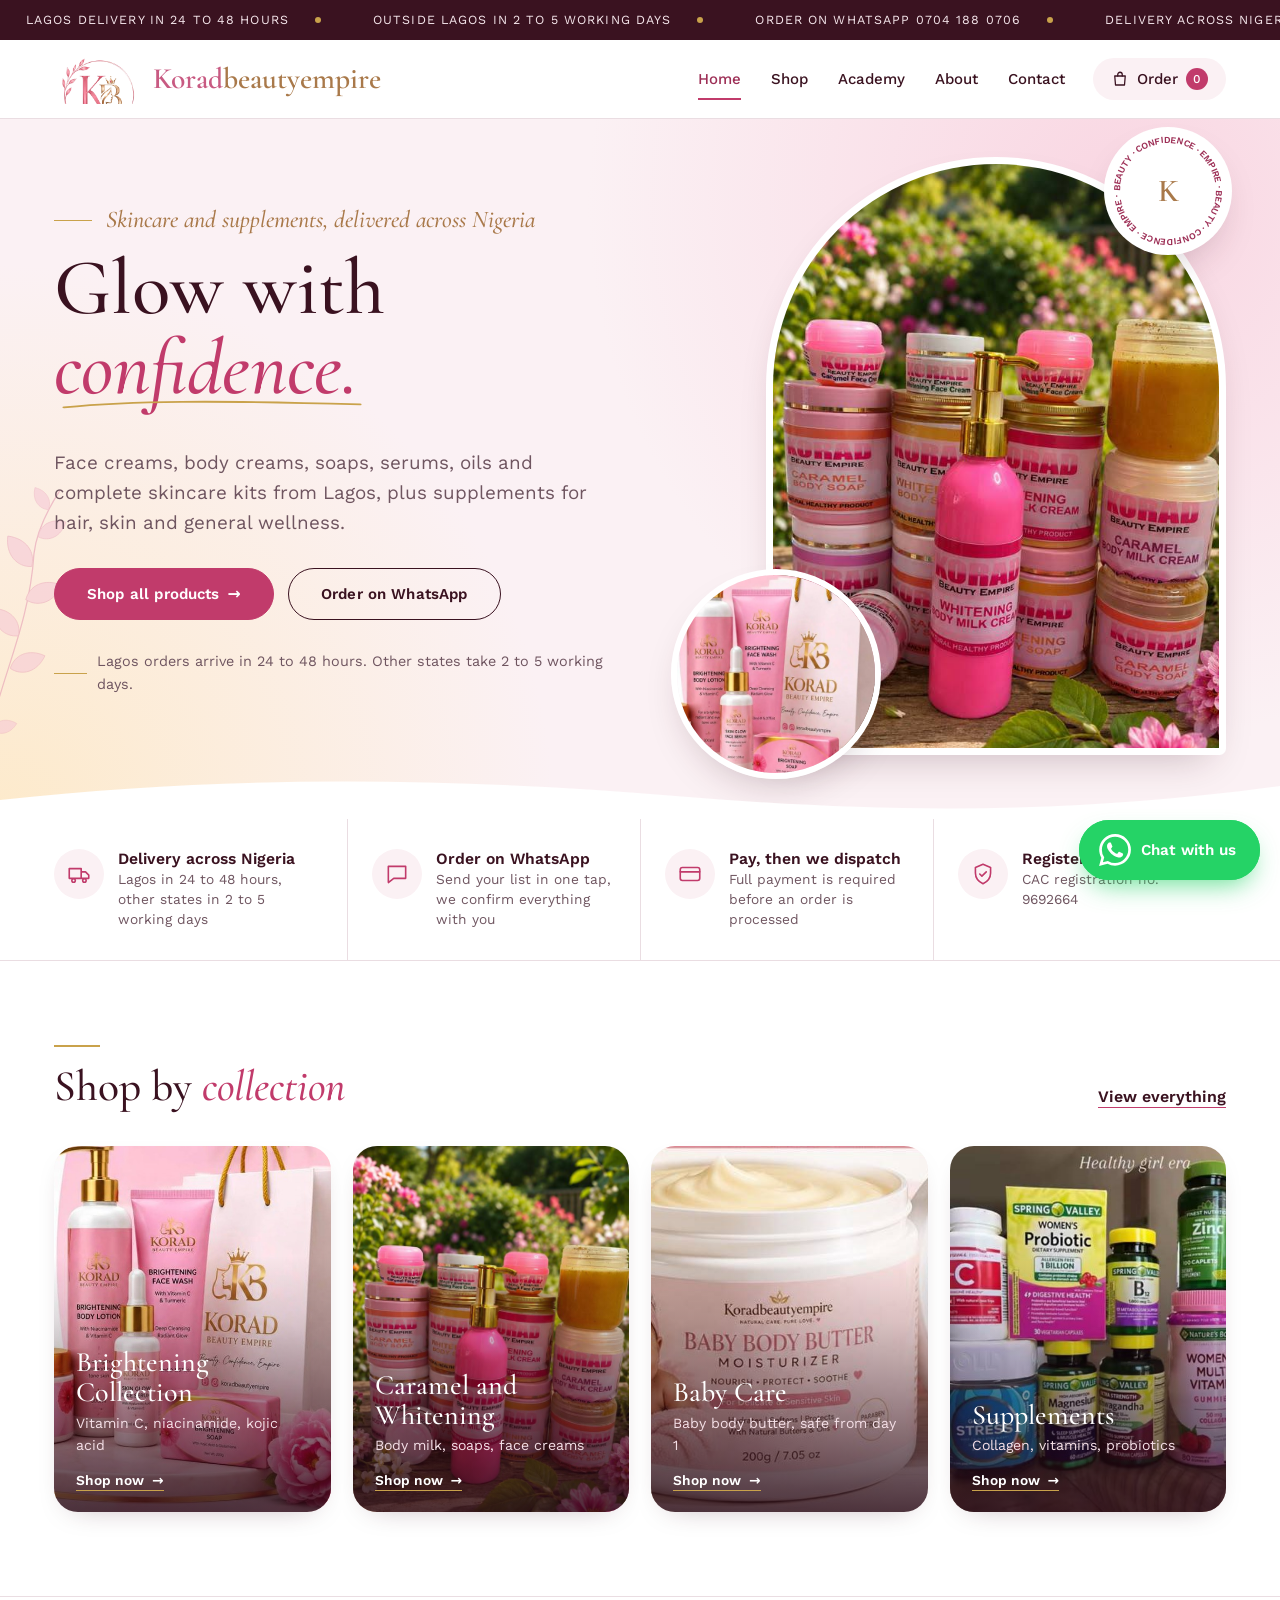
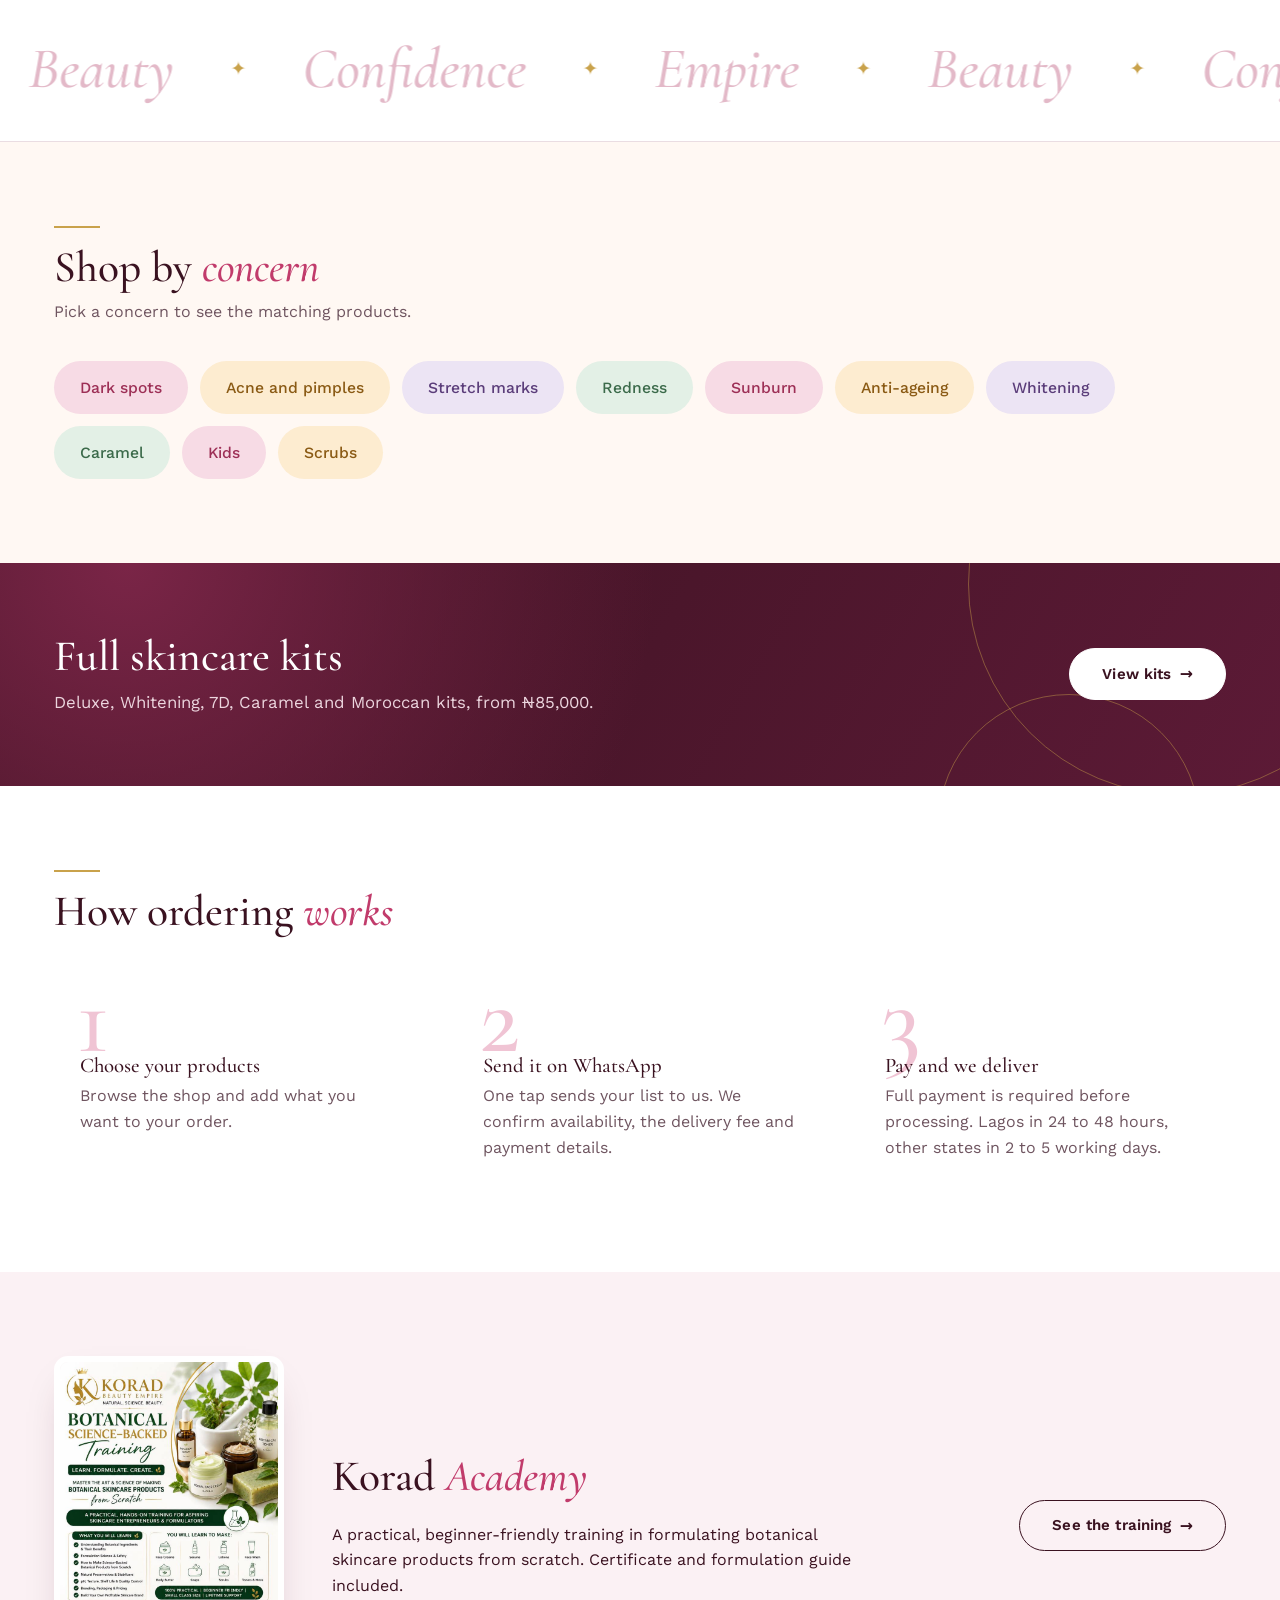
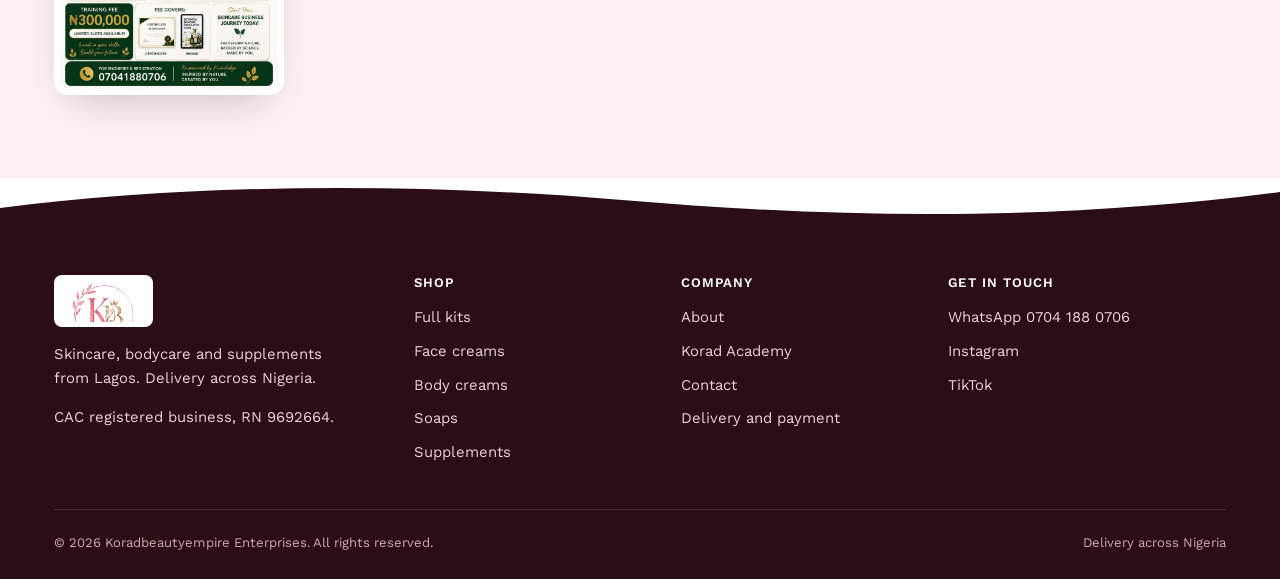
==== commit 6a0c9d16: "Add files via upload" ====
--- a/index.html
+++ b/index.html
@@ -26,7 +26,7 @@
         <h1 class="reveal" style="--d:.1s">Glow with <em>confidence.</em></h1>
         <p class="lede reveal" style="--d:.2s">Face creams, body creams, soaps, serums, oils and complete skincare kits from Lagos, plus supplements for hair, skin and general wellness.</p>
         <div class="btn-row reveal" style="--d:.3s">
-          <a class="btn" href="shop.html">Shop all products</a>
+          <a class="btn arrow" href="shop.html">Shop all products</a>
           <a class="btn outline" data-wa data-wa-text="Hello Korad Beauty Empire, I have a question." target="_blank" rel="noopener">Order on WhatsApp</a>
         </div>
         <p class="hero-note reveal" style="--d:.4s">Lagos orders arrive in 24 to 48 hours. Other states take 2 to 5 working days.</p>
@@ -104,7 +104,7 @@
         <h2>Full skincare kits</h2>
         <p>Deluxe, Whitening, 7D, Caramel and Moroccan kits, from <span data-min-price="Full Kits"></span>.</p>
       </div>
-      <a class="btn light reveal" style="--d:.1s" href="shop.html#full-kits">View kits</a>
+      <a class="btn light arrow reveal" style="--d:.1s" href="shop.html#full-kits">View kits</a>
     </div>
   </section>
 
@@ -126,7 +126,7 @@
         <h2>Korad <em>Academy</em></h2>
         <p style="max-width:54ch;margin:0">A practical, beginner-friendly training in formulating botanical skincare products from scratch. Certificate and formulation guide included.</p>
       </div>
-      <a class="btn outline reveal" style="--d:.2s" href="academy.html">See the training</a>
+      <a class="btn outline arrow reveal" style="--d:.2s" href="academy.html">See the training</a>
     </div>
   </section>
 </main>
--- a/style.css
+++ b/style.css
@@ -305,3 +305,90 @@
   .js .reveal{opacity:1;transform:none}
   .marquee{overflow-x:auto}
 }
+
+/* =========================================================
+   Refinements: softer edges, finer details, nicer motion
+   ========================================================= */
+body{animation:pageIn .7s ease both}
+@keyframes pageIn{from{opacity:0}to{opacity:1}}
+
+/* scroll progress + header */
+.progress{position:fixed;top:0;left:0;height:3px;width:100%;transform-origin:0 50%;transform:scaleX(0);background:linear-gradient(90deg,var(--rose),var(--gold));z-index:90;pointer-events:none}
+#site-header{transition:box-shadow .3s}
+#site-header.scrolled{box-shadow:0 14px 30px -20px rgba(58,18,32,.4)}
+.main-nav a{position:relative}
+@media(min-width:861px){
+  .main-nav a{border-bottom:0}
+  .main-nav a::after{content:"";position:absolute;left:0;right:0;bottom:-3px;height:2px;background:var(--rose);transform:scaleX(0);transform-origin:left;transition:transform .35s cubic-bezier(.2,.7,.2,1)}
+  .main-nav a:hover::after,.main-nav a[aria-current=page]::after{transform:scaleX(1)}
+}
+.brand img{transition:transform .4s}
+.brand:hover img{transform:rotate(-4deg) scale(1.04)}
+
+/* buttons */
+.btn.arrow::after{content:"\2192";font-size:1.05em;transition:transform .3s}
+.btn.arrow:hover::after{transform:translateX(5px)}
+
+/* hero: botanical sprig, gold swash, curved edge */
+.hero,.page-hero{position:relative}
+.hero .wrap,.page-hero .wrap{position:relative;z-index:1}
+.hero::before,.page-hero::before{content:"";position:absolute;pointer-events:none;z-index:0;opacity:.55;background:url("data:image/svg+xml,%3Csvg xmlns='http://www.w3.org/2000/svg' viewBox='0 0 140 360'%3E%3Cpath d='M70 352C58 272 84 190 66 92C62 62 70 32 78 8' fill='none' stroke='%23e397b1' stroke-width='1.6' stroke-linecap='round'/%3E%3Cg fill='%23f6c6d6' stroke='%23e397b1' stroke-width='.8'%3E%3Cpath id='l' d='M0 0C10-14 30-16 46 0C30 16 10 14 0 0Z' transform='translate(68 318) rotate(-28) scale(.7)'/%3E%3Cpath d='M0 0C10-14 30-16 46 0C30 16 10 14 0 0Z' transform='translate(66 280) rotate(-152) scale(.85)'/%3E%3Cpath d='M0 0C10-14 30-16 46 0C30 16 10 14 0 0Z' transform='translate(72 238) rotate(-34)'/%3E%3Cpath d='M0 0C10-14 30-16 46 0C30 16 10 14 0 0Z' transform='translate(72 196) rotate(-146)'/%3E%3Cpath d='M0 0C10-14 30-16 46 0C30 16 10 14 0 0Z' transform='translate(70 150) rotate(-36) scale(1.05)'/%3E%3Cpath d='M0 0C10-14 30-16 46 0C30 16 10 14 0 0Z' transform='translate(67 108) rotate(-142) scale(1.05)'/%3E%3Cpath d='M0 0C10-14 30-16 46 0C30 16 10 14 0 0Z' transform='translate(66 70) rotate(-42) scale(.85)'/%3E%3Cpath d='M0 0C10-14 30-16 46 0C30 16 10 14 0 0Z' transform='translate(70 34) rotate(-135) scale(.7)'/%3E%3C/g%3E%3C/svg%3E") center/contain no-repeat}
+.hero::before{left:-36px;bottom:46px;width:112px;height:300px;transform:rotate(14deg)}
+.page-hero::before{right:3%;top:-10px;width:110px;height:280px;transform:rotate(-18deg)}
+.hero::after,.page-hero::after{content:"";position:absolute;left:0;right:0;bottom:-1px;height:46px;pointer-events:none;z-index:2;background:url("data:image/svg+xml,%3Csvg xmlns='http://www.w3.org/2000/svg' viewBox='0 0 1440 46' preserveAspectRatio='none'%3E%3Cpath d='M0 46V26C260 0 520 4 760 22S1210 40 1440 12V46Z' fill='white'/%3E%3C/svg%3E") bottom/100% 100% no-repeat}
+.page-hero{border-bottom:0;padding-bottom:70px}
+.hero .wrap{padding-bottom:26px}
+.hero h1 em{position:relative;display:inline-block}
+.hero h1 em::after{content:"";position:absolute;left:2%;right:-2%;bottom:-.04em;height:.16em;background:url("data:image/svg+xml,%3Csvg xmlns='http://www.w3.org/2000/svg' viewBox='0 0 300 20' preserveAspectRatio='none'%3E%3Cpath d='M4 14C70 3 150 2 296 9' fill='none' stroke='%23c9a24b' stroke-width='3.2' stroke-linecap='round'/%3E%3C/svg%3E") center/100% 100% no-repeat}
+.hero-copy .kicker{display:flex;align-items:center;gap:14px}
+.hero-copy .kicker::before{content:"";width:38px;height:1px;background:var(--gold);flex:none}
+.arch{transition:transform .8s cubic-bezier(.2,.7,.2,1)}
+.hero-art:hover .arch{transform:translateY(-6px)}
+.hero-note::before{background:var(--gold)}
+
+/* trust strip */
+.trust svg{width:50px;height:50px;padding:12px;background:var(--blush);border-radius:50%;margin-top:0;transition:background .3s,transform .3s}
+.trust .t:hover svg{background:var(--rose-soft);transform:translateY(-3px)}
+
+/* section headings: small gold line */
+.sec-head h2::before,.cat-head h2::before{content:"";display:block;width:46px;height:2px;background:var(--gold);margin-bottom:16px}
+.cat-head h2{align-items:center}
+.cat-head h2::before{width:46px}
+
+/* collection tiles */
+.tile{border-radius:24px;transition:transform .5s cubic-bezier(.2,.7,.2,1),box-shadow .5s}
+.tile:hover{transform:translateY(-8px);box-shadow:0 30px 44px -22px rgba(58,18,32,.6)}
+.tile .go::after{content:"\2192";display:inline-block;margin-left:8px;transition:transform .3s}
+.tile:hover .go::after{transform:translateX(5px)}
+.tile .cap{transition:transform .5s cubic-bezier(.2,.7,.2,1)}
+.tile:hover .cap{transform:translateY(-4px)}
+
+/* band + teaser */
+.band{background:radial-gradient(circle at 10% 0,#7a2547 0,transparent 45%),linear-gradient(120deg,#3a1220 0,#5c1a36 100%)}
+.teaser img{border:6px solid #fff}
+
+/* steps */
+.step{padding:84px 26px 28px;border-radius:22px;transition:background .4s,transform .4s}
+.step:hover{background:var(--blush);transform:translateY(-4px)}
+.step::before{left:22px}
+
+/* product cards */
+.pcard{background:#fff;border:1px solid var(--line);border-radius:22px;padding:12px;transition:transform .4s cubic-bezier(.2,.7,.2,1),box-shadow .4s,border-color .4s}
+.pcard:hover{transform:translateY(-6px);box-shadow:0 26px 40px -24px rgba(58,18,32,.45);border-color:var(--rose-soft)}
+.pimg{border-radius:14px}
+.pcard h3,.pcard .meta,.pcard .note,.pcard .pprice{padding:0 6px}
+.pcard .add{margin:0 4px 4px}
+.pcard .add:hover{background:var(--rose);border-color:var(--rose)}
+.pgrid{gap:22px 20px}
+@media(max-width:760px){.pgrid{gap:14px 12px}.pcard{padding:8px;border-radius:18px}.pcard .add{padding:11px 10px;font-size:.84rem}}
+.cat-head.with-img{box-shadow:0 20px 40px -30px rgba(58,18,32,.5)}
+
+/* forms + misc */
+.wa-card{border:1px solid var(--rose-soft);background:linear-gradient(135deg,#fff 0,var(--blush) 100%)}
+.fee-card{box-shadow:0 24px 40px -24px rgba(193,59,107,.7)}
+.round{border:6px solid #fff}
+.site-footer{position:relative}
+.site-footer::before{content:"";position:absolute;left:0;right:0;top:-1px;height:46px;background:url("data:image/svg+xml,%3Csvg xmlns='http://www.w3.org/2000/svg' viewBox='0 0 1440 46' preserveAspectRatio='none'%3E%3Cpath d='M0 0H1440V14C1180 44 940 40 700 22S210 6 0 30Z' fill='white'/%3E%3C/svg%3E") top/100% 100% no-repeat}
+.site-footer{padding-top:96px}
+@media(max-width:900px){.hero::before{display:none}.page-hero::before{opacity:.35}}
+.page-hero{overflow:hidden}
